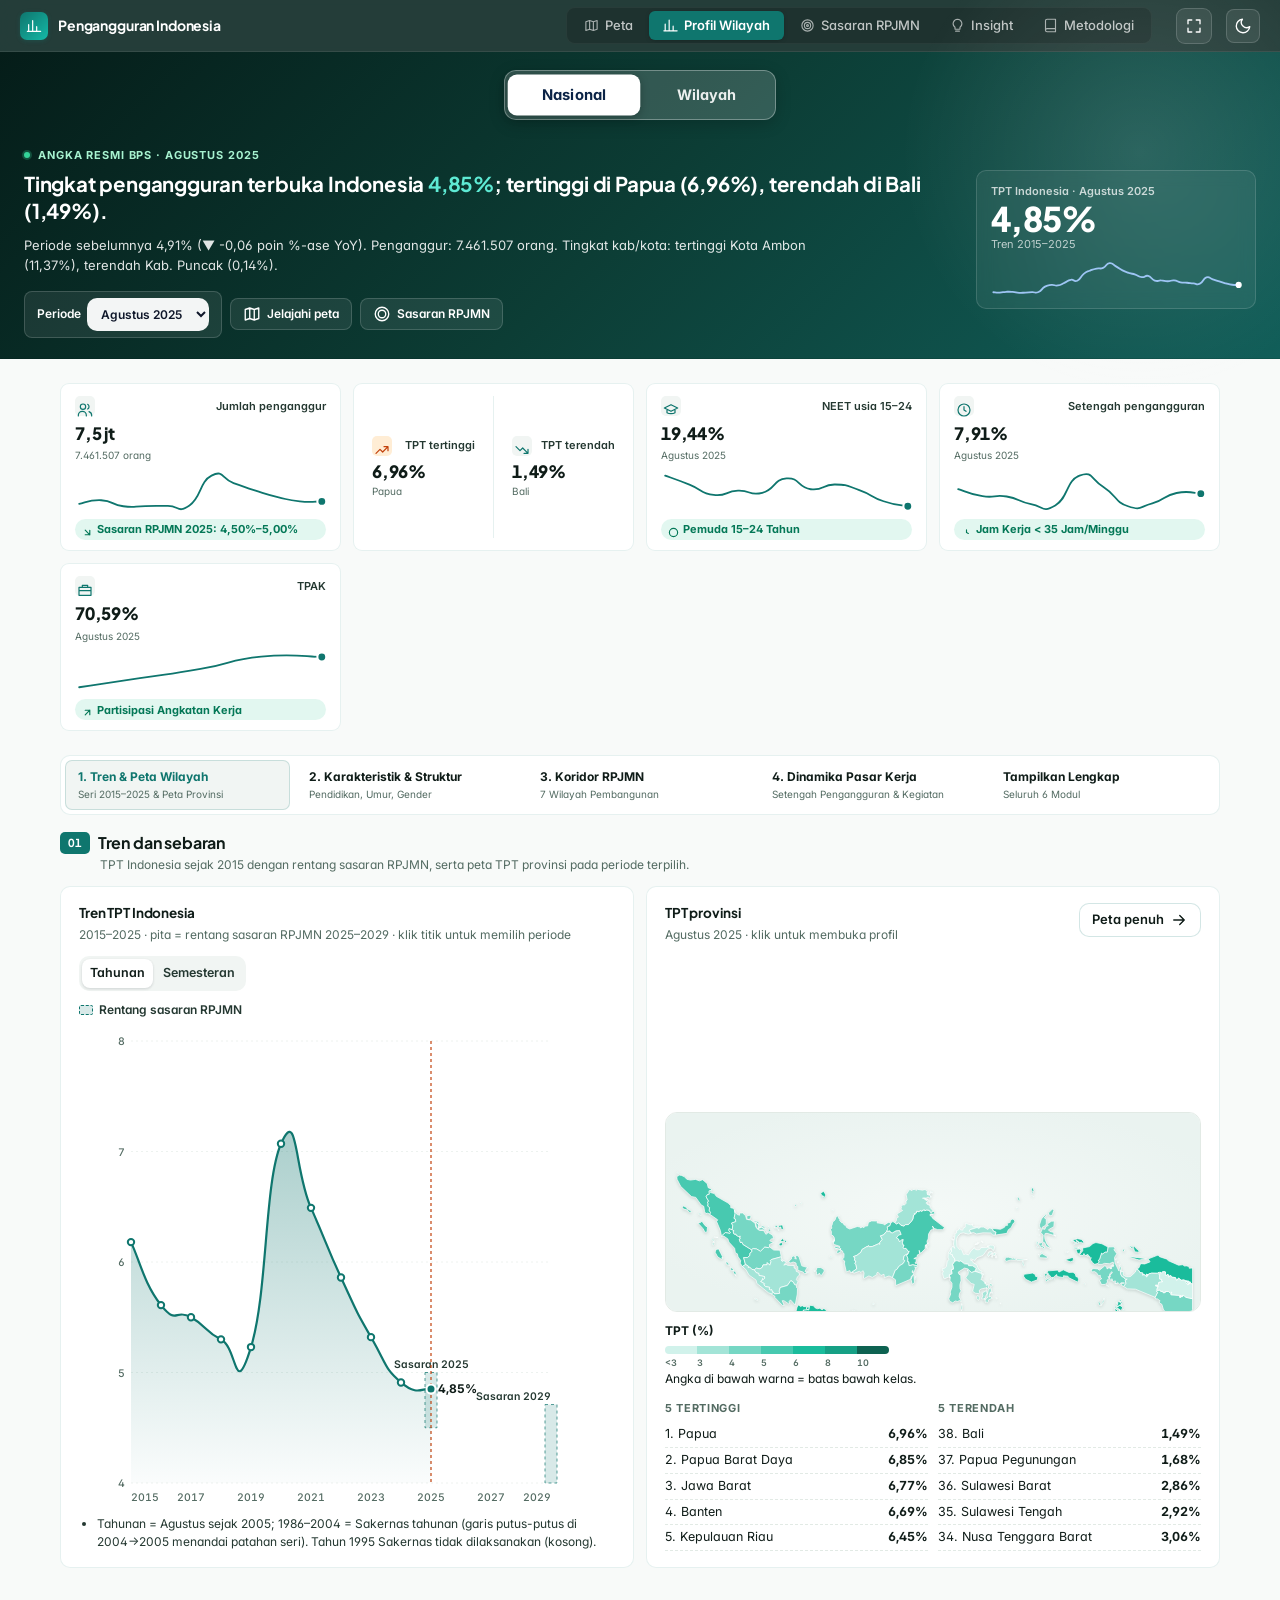
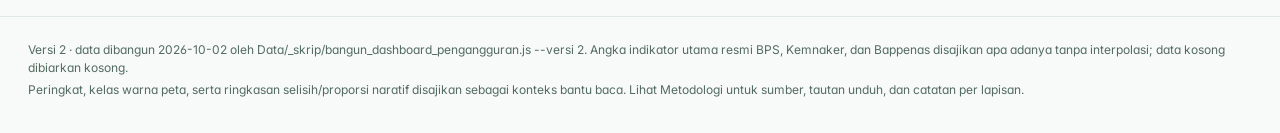
==== v2.html @ b8f8180b "style(ui): polish estetika eksekutif (ikon tab, tipografi Plus Jakarta Sans & Inter, hero insight, l" ====
<!doctype html>
<html lang="id">
<head>
<meta charset="utf-8">
<meta name="viewport" content="width=device-width, initial-scale=1">
<title>Pengangguran Indonesia</title>
<meta name="description" content="Dashboard pengangguran Indonesia versi 2: TPT provinsi 1986–2026 dan 514 kabupaten/kota, NEET, setengah pengangguran, jumlah penganggur, sasaran RPJMN 2025–2029 — angka resmi BPS, Kemnaker, Bappenas.">
<link rel="preconnect" href="https://fonts.googleapis.com">
<link rel="preconnect" href="https://fonts.gstatic.com" crossorigin>
<link href="https://fonts.googleapis.com/css2?family=Inter:wght@400;500;600;700&family=Plus+Jakarta+Sans:wght@600;700;800&display=swap" rel="stylesheet">
<link rel="stylesheet" href="assets/inti.css">
<link rel="stylesheet" href="assets/style.css">
<link rel="stylesheet" href="v2_theme.css">
<link rel="stylesheet" href="v2_layout.css">
<link rel="stylesheet" href="v2_minimalist_map.css">
</head>
<body>
<a class="lewati" href="#utama">Lewati ke konten</a>
<header class="nav">
  <a class="logo" href="#profil" aria-label="Pengangguran Indonesia — beranda">
    <span class="tanda" aria-hidden="true"><svg class="ikon" viewBox="0 0 24 24"><path d="M4 20V10M10 20V4M16 20v-7M22 20H2"/></svg></span>
    <span class="brand"><b>Pengangguran Indonesia</b></span>
  </a>
  <nav class="tabs" role="tablist" aria-label="Halaman">
    <button role="tab" data-page="peta" title="Peta Spasial (P)"><svg class="ikon" viewBox="0 0 24 24"><path d="M9 4 3 6v14l6-2 6 2 6-2V4l-6 2-6-2zM9 4v14M15 6v14"/></svg><span class="tx">Peta</span></button>
    <button role="tab" data-page="profil" title="Profil Wilayah &amp; Nasional (R)"><svg class="ikon" viewBox="0 0 24 24"><path d="M4 20V10M10 20V4M16 20v-7M22 20H2"/></svg><span class="tx">Profil Wilayah</span></button>
    <button role="tab" data-page="sasaran" title="Sasaran RPJMN (S)"><svg class="ikon" viewBox="0 0 24 24"><circle cx="12" cy="12" r="9"/><circle cx="12" cy="12" r="5"/><circle cx="12" cy="12" r="1.5"/></svg><span class="tx">Sasaran RPJMN</span></button>
    <button role="tab" data-page="insight" title="Cerita &amp; Wawasan Data (I)"><svg class="ikon" viewBox="0 0 24 24"><path d="M12 2a7 7 0 0 1 4 12.7V17a1 1 0 0 1-1 1H9a1 1 0 0 1-1-1v-2.3A7 7 0 0 1 12 2zM9 21h6"/></svg><span class="tx">Insight</span></button>
    <button role="tab" data-page="metode" title="Metodologi &amp; Unduh Data (M)"><svg class="ikon" viewBox="0 0 24 24"><path d="M4 19.5A2.5 2.5 0 0 1 6.5 17H20M6.5 2H20v20H6.5A2.5 2.5 0 0 1 4 19.5v-15A2.5 2.5 0 0 1 6.5 2z"/></svg><span class="tx">Metodologi</span></button>
  </nav>
  <div class="nav-aksi" style="display:flex;align-items:center;gap:8px">
    <button id="btn-fullscreen" class="tema btn-icon" type="button" title="Layar Penuh (F11)" aria-label="Layar Penuh">
      <svg class="ikon ikon-fs-buka" viewBox="0 0 24 24"><path d="M4 9V4h5M20 9V4h-5M4 15v5h5M20 15v5h-5"/></svg>
      <svg class="ikon ikon-fs-tutup" viewBox="0 0 24 24" style="display:none"><path d="M9 4v5H4M15 4v5h5M9 20v-5H4M15 20v-5h5"/></svg>
    </button>
    <button id="tema" class="tema btn-icon" type="button" title="Ganti tema terang/gelap" aria-label="Ganti tema">
      <svg class="ikon ikon-tema-terang" viewBox="0 0 24 24"><circle cx="12" cy="12" r="4"/><path d="M12 2v2M12 20v2M4.9 4.9l1.4 1.4M17.7 17.7l1.4 1.4M2 12h2M20 12h2M4.9 19.1l1.4-1.4M17.7 6.3l1.4-1.4"/></svg>
      <svg class="ikon ikon-tema-gelap" viewBox="0 0 24 24"><path d="M21 12.79A9 9 0 1 1 11.21 3 7 7 0 0 0 21 12.79z"/></svg>
    </button>
  </div>
</header>

<main id="utama">
  <section id="page-beranda" class="page"><div class="isi" id="beranda"></div></section>

  <section id="page-peta" class="page" aria-label="Peta">
    <div class="peta-host" id="peta"></div>
    <div class="mengapung rel" id="rel">
      <section><h2>Lapisan peta</h2><div class="lap" id="lapisan" role="radiogroup" aria-label="Lapisan peta"></div></section>
      <section><h2>Tingkat wilayah</h2><div class="seg" id="seg-level"></div></section>
      <section><h2>Frekuensi</h2><div class="seg" id="seg-frek"></div></section>
      <section class="tambahan"><button class="btn" id="btn-tabel" type="button" style="width:100%;justify-content:center"><svg class="ikon" viewBox="0 0 24 24"><path d="M3 5h18v14H3zM3 10h18M9 10v9"/></svg>Tabel &amp; unduh CSV</button></section>
    </div>
    <div class="mengapung zoom-alat" role="group" aria-label="Kontrol peta">
      <button type="button" id="z-plus" aria-label="Perbesar" title="Perbesar">+</button>
      <button type="button" id="z-minus" aria-label="Perkecil" title="Perkecil">−</button>
      <button type="button" id="z-home" aria-label="Seluruh Indonesia" title="Seluruh Indonesia"><svg class="ikon" viewBox="0 0 24 24"><path d="M3 11l9-7 9 7v9a1 1 0 0 1-1 1H4a1 1 0 0 1-1-1z"/></svg></button>
      <button type="button" id="z-full" aria-label="Layar penuh" title="Layar penuh"><svg class="ikon" viewBox="0 0 24 24"><path d="M4 9V4h5M20 9V4h-5M4 15v5h5M20 15v5h-5"/></svg></button>
      <button type="button" id="z-guide" aria-label="Panduan peta" title="Panduan cara menjelajahi peta"><svg class="ikon" viewBox="0 0 24 24"><circle cx="12" cy="12" r="10"/><path d="M9.09 9a3 3 0 0 1 5.83 1c0 2-3 3-3 3"/><line x1="12" y1="17" x2="12.01" y2="17"/></svg></button>
    </div>
    <div class="mengapung legenda-apung" id="legenda"></div>
    <div class="mengapung waktu" id="waktu"></div>
    <aside class="mengapung panel" id="panel" aria-label="Panel analisis">
      <button class="pegangan" id="pegangan" type="button" aria-label="Buka/tutup panel"></button>
      <div class="kepala"><div class="cari" id="cari"></div></div>
      <div class="badan" id="panel-badan"></div>
    </aside>
    <dialog class="laci" id="laci">
      <div class="kepala"><div><b id="laci-judul"></b><div class="kecil" id="laci-sub"></div></div>
        <div style="display:flex;gap:8px"><button class="btn utama" id="laci-csv" type="button">Unduh CSV (seluruh periode)</button><button class="btn" id="laci-tutup" type="button">Tutup</button></div></div>
      <div class="badan" id="laci-badan"></div>
    </dialog>
  </section>

  <section id="page-profil" class="page"><div class="isi" id="profil"></div></section>
  <section id="page-sasaran" class="page"><div class="isi" id="sasaran"></div></section>
  <section id="page-insight" class="page"><div class="isi story" id="insight"></div></section>
  <section id="page-metode" class="page"><div class="isi" id="metode"></div></section>
</main>
<footer class="kaki" id="kaki"></footer>
<div class="tip" id="tip" role="status" aria-live="polite"></div>

<!-- data sebagai berkas .js agar dapat dibuka langsung (file://) tanpa server -->
<script src="data/wilayah.js"></script>
<script src="data/pengangguran.js"></script>
<script src="assets/inti.js"></script>
<script src="assets/app.js"></script>
<script src="v2_enhancements.js"></script>
</body>
</html>
---- assets/inti.css ----
/* Inti tampilan v2 — Dashboard Pengangguran versi 2
   Sumber tunggal: Dashboard/_inti_v2/inti.css (disalin ke assets/ oleh bangun_dashboard_pengangguran.js --versi 2).
   Token warna: permukaan putih/biru-hitam; warna data dari palet tervalidasi (seri 1 biru, 2 oranye, 3 aqua;
   peta sekuensial 7 langkah). Mode gelap memakai langkah warnanya sendiri. */

:root {
  color-scheme: light;
  --page: #f3f5f9; --surface: #ffffff; --surface-2: #f1f4f9; --surface-3: #e8edf5; --glass: rgba(255, 255, 255, .9);
  --ink: #0f172a; --ink-2: #475569; --muted: #64748b;
  --grid: #e5e9f0; --axis: #cbd2dd; --border: rgba(15, 23, 42, .08); --border-2: rgba(15, 23, 42, .14);
  --accent: #2a78d6; --accent-ink: #1c5cab; --accent-soft: #e8f1fc; --accent-2: #eb6834; --accent-2-soft: #fdeee7;
  --context: #94a3b8;
  --bar: #b7d3f6; --bar-sel: #2a78d6;
  --nodata: #eceff4; --nodata-line: #c4ccd8; --stroke-map: #ffffff; --sea: #eaf1f9; --sea-2: #f6f9fd;
  --seq-1: #cde2fb; --seq-2: #9ec5f4; --seq-3: #6da7ec; --seq-4: #3987e5; --seq-5: #256abf; --seq-6: #184f95; --seq-7: #0d366b;
  --cat-1: #2a78d6; --cat-2: #eb6834; --cat-3: #1baf7a; --cat-4: #eda100; --cat-5: #e87ba4; --cat-6: #008300; --cat-7: #4a3aa7; --cat-8: #e34948;
  --band: rgba(42, 120, 214, .12);
  --hero: linear-gradient(125deg, #0b2a55 0%, #11427f 45%, #1d63b8 100%);
  --hero-ink: #ffffff; --hero-ink-2: rgba(255, 255, 255, .78); --hero-line: rgba(255, 255, 255, .18);
  --nav: #0b2346;
  --shadow-1: 0 1px 2px rgba(15, 23, 42, .05), 0 1px 1px rgba(15, 23, 42, .03);
  --shadow: 0 1px 2px rgba(15, 23, 42, .05), 0 8px 24px -6px rgba(15, 23, 42, .10);
  --shadow-2: 0 2px 4px rgba(15, 23, 42, .06), 0 18px 40px -12px rgba(15, 23, 42, .22);
  --land-shadow: drop-shadow(0 1.5px 1.5px rgba(15, 42, 85, .18));
  --radius: 16px; --radius-s: 10px;
  --font: "Segoe UI Variable Text", "Segoe UI", Inter, system-ui, -apple-system, Roboto, sans-serif;
  --font-d: "Segoe UI Variable Display", "Segoe UI", Inter, system-ui, -apple-system, Roboto, sans-serif;
  --nav-h: 60px;
}
@media (prefers-color-scheme: dark) {
  :root:not([data-theme="light"]) {
    color-scheme: dark;
    --page: #0a0f1c; --surface: #111827; --surface-2: #172033; --surface-3: #1e293b; --glass: rgba(17, 24, 39, .9);
    --ink: #f8fafc; --ink-2: #cbd5e1; --muted: #94a3b8; --grid: #1f2a3c; --axis: #334155; --border: rgba(255, 255, 255, .08); --border-2: rgba(255, 255, 255, .16);
    --accent: #3987e5; --accent-ink: #86b6ef; --accent-soft: rgba(57, 135, 229, .16); --accent-2: #d95926; --accent-2-soft: rgba(217, 89, 38, .16);
    --context: #7b8799; --bar: #27497a; --bar-sel: #5598e7;
    --nodata: #1a2234; --nodata-line: #33415a; --stroke-map: #0f1a2e; --sea: #0c1424; --sea-2: #101a2e;
    --seq-1: #0d366b; --seq-2: #184f95; --seq-3: #256abf; --seq-4: #3987e5; --seq-5: #6da7ec; --seq-6: #9ec5f4; --seq-7: #cde2fb;
    --cat-1: #3987e5; --cat-2: #d95926; --cat-3: #199e70; --cat-4: #c98500; --cat-5: #d55181; --cat-6: #008300; --cat-7: #9085e9; --cat-8: #e66767;
    --band: rgba(57, 135, 229, .2);
    --hero: linear-gradient(125deg, #07152c 0%, #0c2a52 50%, #12407a 100%);
    --nav: #060f20;
    --shadow-1: 0 0 0 1px rgba(255, 255, 255, .04);
    --shadow: 0 0 0 1px rgba(255, 255, 255, .05), 0 10px 30px -10px rgba(0, 0, 0, .6);
    --shadow-2: 0 0 0 1px rgba(255, 255, 255, .06), 0 20px 40px -12px rgba(0, 0, 0, .7);
    --land-shadow: drop-shadow(0 1.5px 2px rgba(0, 0, 0, .55));
  }
}
:root[data-theme="dark"] {
  color-scheme: dark;
  --page: #0a0f1c; --surface: #111827; --surface-2: #172033; --surface-3: #1e293b; --glass: rgba(17, 24, 39, .9);
  --ink: #f8fafc; --ink-2: #cbd5e1; --muted: #94a3b8; --grid: #1f2a3c; --axis: #334155; --border: rgba(255, 255, 255, .08); --border-2: rgba(255, 255, 255, .16);
  --accent: #3987e5; --accent-ink: #86b6ef; --accent-soft: rgba(57, 135, 229, .16); --accent-2: #d95926; --accent-2-soft: rgba(217, 89, 38, .16);
  --context: #7b8799; --bar: #27497a; --bar-sel: #5598e7;
  --nodata: #1a2234; --nodata-line: #33415a; --stroke-map: #0f1a2e; --sea: #0c1424; --sea-2: #101a2e;
  --seq-1: #0d366b; --seq-2: #184f95; --seq-3: #256abf; --seq-4: #3987e5; --seq-5: #6da7ec; --seq-6: #9ec5f4; --seq-7: #cde2fb;
  --cat-1: #3987e5; --cat-2: #d95926; --cat-3: #199e70; --cat-4: #c98500; --cat-5: #d55181; --cat-6: #008300; --cat-7: #9085e9; --cat-8: #e66767;
  --band: rgba(57, 135, 229, .2);
  --hero: linear-gradient(125deg, #07152c 0%, #0c2a52 50%, #12407a 100%);
  --nav: #060f20;
  --shadow-1: 0 0 0 1px rgba(255, 255, 255, .04);
  --shadow: 0 0 0 1px rgba(255, 255, 255, .05), 0 10px 30px -10px rgba(0, 0, 0, .6);
  --shadow-2: 0 0 0 1px rgba(255, 255, 255, .06), 0 20px 40px -12px rgba(0, 0, 0, .7);
  --land-shadow: drop-shadow(0 1.5px 2px rgba(0, 0, 0, .55));
}

* { box-sizing: border-box; }
html, body { margin: 0; }
body { background: var(--page); color: var(--ink); font: 14px/1.5 var(--font); -webkit-font-smoothing: antialiased; overflow-x: clip; }
body.mode-peta { overflow: hidden; }
a { color: var(--accent-ink); text-underline-offset: 2px; }
button, select, input { font: inherit; color: inherit; }
h1, h2, h3, h4 { margin: 0; font-family: var(--font-d); font-weight: 700; letter-spacing: -.01em; }
.sr-only { position: absolute; width: 1px; height: 1px; overflow: hidden; clip: rect(0 0 0 0); white-space: nowrap; }
.hidden { display: none !important; }
.lewati { position: absolute; left: 8px; top: -40px; z-index: 100; background: var(--surface); padding: 6px 10px; border-radius: 6px; }
.lewati:focus { top: 8px; }
:focus-visible { outline: 2px solid var(--accent); outline-offset: 2px; }
.ikon { width: 18px; height: 18px; flex: none; fill: none; stroke: currentColor; stroke-width: 1.8; stroke-linecap: round; stroke-linejoin: round; vertical-align: -3px; }
.num { font-variant-numeric: tabular-nums; }

/* ---------- navbar ---------- */
.nav { height: var(--nav-h); display: flex; align-items: center; gap: 18px; padding: 0 20px; background: var(--nav); color: #fff; position: sticky; top: 0; z-index: 40; box-shadow: 0 1px 0 rgba(255, 255, 255, .06), 0 6px 18px -8px rgba(0, 0, 0, .45); }
.nav .logo { display: flex; align-items: center; gap: 10px; min-width: 0; flex: 0 1 auto; color: #fff; text-decoration: none; }
.nav .logo .tanda { width: 34px; height: 34px; border-radius: 10px; display: grid; place-items: center; background: linear-gradient(135deg, #3987e5, #1c5cab); box-shadow: inset 0 0 0 1px rgba(255, 255, 255, .2); flex: none; }
.nav .logo .tanda .ikon { width: 20px; height: 20px; stroke: #fff; }
.nav .brand { display: flex; flex-direction: column; min-width: 0; }
.nav .brand b { font-family: var(--font-d); font-size: 15.5px; letter-spacing: -.01em; white-space: nowrap; overflow: hidden; text-overflow: ellipsis; }
.nav .brand span { font-size: 11.5px; color: rgba(255, 255, 255, .62); white-space: nowrap; overflow: hidden; text-overflow: ellipsis; }
.nav .versi { font-size: 10.5px; font-weight: 700; padding: 1px 7px; border-radius: 999px; background: rgba(255, 255, 255, .14); color: #fff; margin-left: 6px; letter-spacing: .02em; vertical-align: 2px; }
.tabs { display: flex; gap: 4px; margin-left: auto; overflow-x: auto; scrollbar-width: none; min-width: 0; flex: 0 1 auto; padding: 4px; background: rgba(255, 255, 255, .06); border-radius: 12px; }
.tabs button { display: inline-flex; align-items: center; gap: 7px; border: 0; background: none; padding: 7px 12px; border-radius: 9px; cursor: pointer; color: rgba(255, 255, 255, .75); font-weight: 600; font-size: 13.5px; white-space: nowrap; }
.tabs button .ikon { width: 16px; height: 16px; }
.tabs button:hover { color: #fff; background: rgba(255, 255, 255, .08); }
.tabs button[aria-selected="true"] { background: #fff; color: #0b2346; box-shadow: 0 2px 8px rgba(0, 0, 0, .25); }
.nav .tema { width: 38px; height: 38px; border-radius: 10px; border: 1px solid rgba(255, 255, 255, .16); background: rgba(255, 255, 255, .06); color: #fff; cursor: pointer; display: grid; place-items: center; flex: none; }
.nav .tema:hover { background: rgba(255, 255, 255, .14); }

.btn { display: inline-flex; align-items: center; gap: 6px; border: 1px solid var(--border-2); background: var(--surface); border-radius: 10px; padding: 7px 12px; cursor: pointer; line-height: 1.2; font-weight: 600; font-size: 13px; color: var(--ink); text-decoration: none; transition: background .12s, border-color .12s; }
.btn:hover { background: var(--surface-2); }
.btn.utama { background: var(--accent); border-color: var(--accent); color: #fff; }
.btn.utama:hover { filter: brightness(1.06); }
.btn[aria-pressed="true"] { background: var(--accent-soft); border-color: var(--accent); }
.btn-tautan { border: 0; background: none; padding: 0; color: inherit; cursor: pointer; text-decoration: underline; text-underline-offset: 2px; }

/* ---------- halaman ---------- */
.page { display: none; }
.page.aktif { display: block; }
.isi { padding: 0 28px 56px; max-width: 1400px; margin: 0 auto; }

/* ---------- peta layar penuh ---------- */
#page-peta.aktif { position: fixed; inset: var(--nav-h) 0 0 0; }
.peta-host { position: absolute; inset: 0; background: radial-gradient(ellipse at 50% 40%, var(--sea-2) 0%, var(--sea) 70%); overflow: hidden; touch-action: none; }
.peta-host svg.peta { width: 100%; height: 100%; display: block; user-select: none; -webkit-user-select: none; }
.peta-host.geser { cursor: grabbing; }
.peta g.darat, .peta g.darat-lain { filter: var(--land-shadow); }
.peta-host.geser .peta g.darat, .peta-host.geser .peta g.darat-lain { filter: none; }
.peta path.w { stroke: var(--stroke-map); stroke-width: .7; vector-effect: non-scaling-stroke; cursor: pointer; transition: fill .35s ease; }
.peta path.w.kab { stroke-width: .45; }
.peta path.lain { fill: var(--nodata); stroke: var(--stroke-map); stroke-width: .4; vector-effect: non-scaling-stroke; }
.peta path.redup { opacity: .25; }
.peta .sorot path { fill: none; vector-effect: non-scaling-stroke; pointer-events: none; stroke-linejoin: round; }
.peta .sorot .sel-luar { stroke: var(--ink); stroke-width: 4.2; }
.peta .sorot .sel-dalam { stroke: #fff; stroke-width: 1.8; }
.peta .sorot .hov { stroke: var(--accent-2); stroke-width: 2.4; }
.peta .sorot .prov-batas { stroke: var(--ink); stroke-width: 1.6; stroke-dasharray: 4 3; }
svg.label-lapis { position: absolute; inset: 0; width: 100%; height: 100%; pointer-events: none; overflow: visible; }
.label-lapis text { font-size: 11.5px; paint-order: stroke; stroke: var(--surface); stroke-width: 3.4px; stroke-linejoin: round; fill: var(--ink); }
.label-lapis text .nm { font-weight: 700; }
.label-lapis text .v { fill: var(--ink-2); font-variant-numeric: tabular-nums; font-weight: 600; }
.label-lapis line { stroke: var(--ink-2); stroke-width: 1; opacity: .8; }
.label-lapis circle { fill: var(--ink); stroke: var(--surface); stroke-width: 1.5; }

.mengapung { position: absolute; z-index: 5; background: var(--glass); border: 1px solid var(--border); border-radius: var(--radius); box-shadow: var(--shadow-2); backdrop-filter: blur(10px) saturate(1.3); -webkit-backdrop-filter: blur(10px) saturate(1.3); }
.rel { left: 16px; top: 16px; width: 248px; padding: 12px; max-height: calc(100% - 210px); overflow-x: hidden; overflow-y: auto; z-index: 7; scrollbar-width: thin; }
.rel-tombol { display: none; width: 100%; border: 0; background: none; text-align: left; font-weight: 700; padding: 4px 6px; cursor: pointer; }
.rel h2 { font-family: var(--font); font-size: 10.5px; text-transform: uppercase; letter-spacing: .08em; color: var(--muted); font-weight: 700; margin: 4px 6px 6px; }
.rel section + section { margin-top: 12px; padding-top: 10px; border-top: 1px solid var(--grid); }
.rel .lap { display: flex; flex-direction: column; gap: 2px; }
.rel .lap .grp-lap { font-size: 10.5px; text-transform: uppercase; letter-spacing: .08em; color: var(--muted); font-weight: 700; margin: 10px 6px 4px; }
.rel .lap button { display: flex; align-items: center; gap: 10px; text-align: left; border: 0; background: none; padding: 7px 8px; border-radius: 10px; cursor: pointer; color: var(--ink-2); font-weight: 600; font-size: 13px; }
.rel .lap button .ik { width: 28px; height: 28px; border-radius: 8px; display: grid; place-items: center; background: var(--surface-2); color: var(--ink-2); flex: none; }
.rel .lap button .ik .ikon { width: 16px; height: 16px; }
.rel .lap button .tx { display: flex; flex-direction: column; min-width: 0; }
.rel .lap button small { color: var(--muted); font-size: 11px; font-weight: 500; }
.rel .lap button:hover { background: var(--surface-2); color: var(--ink); }
.rel .lap button[aria-checked="true"] { background: var(--accent-soft); color: var(--ink); }
.rel .lap button[aria-checked="true"] .ik { background: var(--accent); color: #fff; }
.rel select, .rel input[type=search] { width: 100%; background: var(--surface); border: 1px solid var(--border-2); border-radius: 10px; padding: 6px 9px; }
.rel label { display: block; font-size: 12px; color: var(--ink-2); margin: 6px 4px 3px; }
.seg { display: flex; background: var(--surface-2); border-radius: 10px; padding: 3px; gap: 2px; }
.seg button { flex: 1; border: 0; background: none; padding: 5px 8px; cursor: pointer; color: var(--ink-2); font-size: 12.5px; font-weight: 600; border-radius: 8px; white-space: nowrap; }
.seg button[aria-checked="true"] { background: var(--surface); color: var(--ink); box-shadow: var(--shadow-1), 0 1px 3px rgba(15, 23, 42, .1); }
.seg button:disabled { color: var(--axis); cursor: not-allowed; }

.zoom-alat { right: 404px; top: 16px; display: flex; flex-direction: column; padding: 4px; gap: 2px; border-radius: 12px; }
.zoom-alat button { width: 34px; height: 34px; border: 0; background: none; border-radius: 9px; cursor: pointer; font-size: 17px; line-height: 1; color: var(--ink); display: grid; place-items: center; }
.zoom-alat button:hover { background: var(--surface-2); }

.legenda-apung { left: 16px; bottom: 16px; padding: 12px 14px; max-width: 380px; font-size: 12px; }
.legenda-apung .jdl { font-weight: 700; font-size: 12.5px; margin-bottom: 8px; }
.skala { display: flex; gap: 0; }
.skala span { display: flex; flex-direction: column; font-variant-numeric: tabular-nums; min-width: 0; }
.skala i { display: block; width: 44px; height: 12px; }
.skala span:first-child i { border-radius: 6px 0 0 6px; }
.skala span:last-child i { border-radius: 0 6px 6px 0; }
.skala small { color: var(--muted); font-size: 10.5px; margin-top: 4px; white-space: nowrap; font-weight: 600; }
.skala span.aktif i { outline: 2.5px solid var(--ink); outline-offset: 1px; position: relative; z-index: 1; border-radius: 3px; }
.kosong-kotak { display: inline-block; width: 18px; height: 11px; border-radius: 3px; vertical-align: -1px; margin-right: 5px; background: repeating-linear-gradient(45deg, var(--nodata) 0 3px, var(--nodata-line) 3px 4.5px); }
.legenda-apung .ket { color: var(--muted); margin-top: 6px; line-height: 1.45; }

.waktu { left: 50%; transform: translateX(-50%); bottom: 16px; width: min(580px, calc(100% - 860px)); min-width: 320px; padding: 10px 16px 8px 10px; display: grid; grid-template-columns: auto 1fr auto; gap: 2px 14px; align-items: center; border-radius: 999px; }
.waktu .putar { width: 44px; height: 44px; border-radius: 50%; border: 0; background: linear-gradient(135deg, #3987e5, #1c5cab); color: #fff; cursor: pointer; font-size: 15px; grid-row: span 2; box-shadow: 0 6px 14px -4px rgba(28, 92, 171, .6); }
.waktu .putar:hover { filter: brightness(1.08); }
.waktu .lbl { font-family: var(--font-d); font-weight: 700; font-size: 16px; font-variant-numeric: tabular-nums; white-space: nowrap; }
.waktu input[type=range] { width: 100%; accent-color: var(--accent); margin: 0; }
.waktu .tanda { grid-column: 2 / 4; position: relative; height: 14px; font-size: 10.5px; color: var(--muted); font-weight: 600; }
.waktu .tanda span { position: absolute; transform: translateX(-50%); white-space: nowrap; font-variant-numeric: tabular-nums; }
.waktu .baris { display: flex; align-items: center; gap: 8px; min-width: 0; }
.waktu .cepat { display: flex; gap: 2px; background: var(--surface-2); border-radius: 8px; padding: 2px; }
.waktu .cepat button { border: 0; background: none; border-radius: 6px; font-size: 11px; padding: 2px 6px; cursor: pointer; color: var(--ink-2); font-weight: 700; }
.waktu .cepat button[aria-pressed="true"] { background: var(--surface); color: var(--ink); box-shadow: var(--shadow-1); }

/* panel analisis */
.panel { right: 16px; top: 16px; bottom: 16px; width: 372px; display: flex; flex-direction: column; overflow: hidden; }
.panel .kepala { padding: 12px 14px 10px; border-bottom: 1px solid var(--grid); }
.cari { position: relative; }
.cari input { width: 100%; padding: 9px 12px 9px 36px; border: 1px solid var(--border-2); border-radius: 12px; background: var(--surface) no-repeat 11px 50%/16px url("data:image/svg+xml,%3Csvg xmlns='http://www.w3.org/2000/svg' viewBox='0 0 24 24' fill='none' stroke='%2364748b' stroke-width='2' stroke-linecap='round'%3E%3Ccircle cx='11' cy='11' r='7'/%3E%3Cpath d='M21 21l-4.3-4.3'/%3E%3C/svg%3E"); }
.cari input:focus { border-color: var(--accent); outline: 3px solid var(--accent-soft); }
.cari ul { position: absolute; left: 0; right: 0; top: 100%; margin: 6px 0 0; padding: 6px; list-style: none; background: var(--surface); border: 1px solid var(--border); border-radius: 12px; box-shadow: var(--shadow-2); max-height: 300px; overflow: auto; z-index: 10; }
.cari li { padding: 7px 10px; border-radius: 8px; cursor: pointer; display: flex; justify-content: space-between; gap: 8px; }
.cari li small { color: var(--muted); }
.cari li[aria-selected="true"], .cari li:hover { background: var(--accent-soft); }
.panel .badan { padding: 14px 16px 18px; overflow: auto; flex: 1; scrollbar-width: thin; }
.panel .pegangan { display: none; }
.panel h2 { font-size: 19px; }
.panel .sub { color: var(--muted); font-size: 12px; }
.panel .aksi { display: flex; gap: 6px; margin: 10px 0 4px; flex-wrap: wrap; }
.panel .aksi .btn { padding: 5px 10px; font-size: 12px; }
.statlist { display: grid; grid-template-columns: 1fr auto; gap: 6px 10px; margin: 12px 0; font-size: 13px; }
.statlist dt { color: var(--ink-2); }
.statlist dd { margin: 0; text-align: right; font-variant-numeric: tabular-nums; font-weight: 700; }
.statlist dd small { font-weight: 500; color: var(--muted); }
.statlist .utama { font-size: 22px; }
.bagian-jdl { font-size: 10.5px; text-transform: uppercase; letter-spacing: .08em; color: var(--muted); font-weight: 700; margin: 16px 0 8px; }
.peringkat { list-style: none; margin: 0; padding: 0; font-size: 12.5px; }
.peringkat li { display: grid; grid-template-columns: 26px 1fr auto; gap: 8px; padding: 4px 6px; border-radius: 8px; cursor: pointer; align-items: center; }
.peringkat li:hover { background: var(--surface-2); }
.peringkat li.sel { background: var(--accent-soft); font-weight: 700; }
.peringkat li .no { font-variant-numeric: tabular-nums; text-align: center; font-size: 11px; font-weight: 700; color: var(--ink-2); background: var(--surface-2); border-radius: 6px; padding: 1px 0; }
.peringkat li.sel .no { background: var(--accent); color: #fff; }
.peringkat li .nm { white-space: nowrap; overflow: hidden; text-overflow: ellipsis; }
.peringkat li .v { font-variant-numeric: tabular-nums; font-weight: 700; }
.peringkat li.sela { cursor: default; color: var(--muted); text-align: center; display: block; padding: 0; }
.peringkat li.sela:hover { background: none; }
.peringkat .batang { height: 4px; background: var(--bar); border-radius: 2px; grid-column: 2 / 4; margin-top: -2px; }
.peringkat li.sel .batang { background: var(--bar-sel); }
.catatan-kecil { font-size: 11.5px; color: var(--muted); margin-top: 8px; }
.lencana { display: inline-flex; align-items: center; gap: 4px; font-size: 11px; font-weight: 700; padding: 2px 8px; border-radius: 999px; background: var(--surface-2); color: var(--ink-2); vertical-align: 1px; white-space: nowrap; }
.lencana.biru { background: var(--accent-soft); color: var(--accent-ink); }
.lencana.oranye { background: var(--accent-2-soft); color: var(--accent-2); }

/* kartu sorotan di panel */
.sorot-kartu { border-radius: 14px; padding: 14px; background: linear-gradient(135deg, var(--accent-soft), transparent 80%), var(--surface); border: 1px solid var(--border); margin: 12px 0; }
.sorot-kartu .lbl { font-size: 12px; color: var(--ink-2); font-weight: 600; }
.sorot-kartu .val { font-family: var(--font-d); font-size: 34px; font-weight: 800; letter-spacing: -.02em; line-height: 1.1; color: var(--accent-ink); font-variant-numeric: tabular-nums; }
.sorot-kartu .per { font-size: 12px; color: var(--muted); }
.dua-kotak { display: grid; grid-template-columns: 1fr 1fr; gap: 8px; margin: 8px 0; }
.dua-kotak > div { border: 1px solid var(--border); border-radius: 12px; padding: 10px; background: var(--surface); min-width: 0; }
.dua-kotak .lbl { font-size: 11px; color: var(--muted); font-weight: 700; text-transform: uppercase; letter-spacing: .06em; }
.dua-kotak .val { font-family: var(--font-d); font-size: 20px; font-weight: 800; font-variant-numeric: tabular-nums; }
.dua-kotak .nm { font-size: 12px; color: var(--ink-2); white-space: nowrap; overflow: hidden; text-overflow: ellipsis; }

/* ---------- hero & kartu halaman gulir ---------- */
.hero { background: var(--hero); color: var(--hero-ink); margin: 0 calc(50% - 50vw); padding: 34px 28px 92px; position: relative; overflow: hidden; }
.hero::after { content: ""; position: absolute; right: -120px; top: -160px; width: 520px; height: 520px; border-radius: 50%; background: radial-gradient(circle, rgba(255, 255, 255, .12), transparent 65%); pointer-events: none; }
.hero .dalam { max-width: 1344px; margin: 0 auto; position: relative; z-index: 1; }
.hero .alis { display: inline-flex; align-items: center; gap: 8px; font-size: 12px; font-weight: 700; letter-spacing: .06em; text-transform: uppercase; color: var(--hero-ink-2); }
.hero .alis .titik { width: 8px; height: 8px; border-radius: 50%; background: #5ee0a6; box-shadow: 0 0 0 4px rgba(94, 224, 166, .2); }
.hero h1 { font-size: clamp(24px, 2.6vw, 34px); line-height: 1.2; letter-spacing: -.02em; margin-top: 10px; max-width: 960px; font-weight: 800; }
.hero h1 em { font-style: normal; color: #9ec5f4; }
.hero p { color: var(--hero-ink-2); max-width: 900px; font-size: 15px; margin: 12px 0 0; }
.hero .remah { color: var(--hero-ink-2); font-size: 12.5px; }
.hero .remah .btn-tautan { color: #fff; }
.hero .chip-baris { display: flex; flex-wrap: wrap; gap: 8px; margin-top: 14px; align-items: center; }
.hero .chip { display: inline-flex; align-items: center; gap: 6px; padding: 5px 11px; border-radius: 999px; background: rgba(255, 255, 255, .1); border: 1px solid var(--hero-line); font-size: 12.5px; font-weight: 600; color: #fff; }
.hero select, .hero .cari input { background-color: rgba(255, 255, 255, .95); color: #0f172a; border: 0; }
.hero select { border-radius: 10px; padding: 8px 10px; font-weight: 600; }
.hero .seg { background: rgba(255, 255, 255, .1); }
.hero .seg button { color: rgba(255, 255, 255, .8); }
.hero .seg button[aria-checked="true"] { background: #fff; color: #0b2346; }
.hero-kisi { display: grid; grid-template-columns: minmax(0, 1fr) 360px; gap: 28px; align-items: end; }
.hero-angka { border: 1px solid var(--hero-line); background: rgba(255, 255, 255, .07); border-radius: 18px; padding: 16px 18px; backdrop-filter: blur(4px); }
.hero-angka .lbl { font-size: 12.5px; color: var(--hero-ink-2); font-weight: 600; }
.hero-angka .val { font-family: var(--font-d); font-size: 52px; font-weight: 800; letter-spacing: -.03em; line-height: 1; margin: 6px 0 4px; font-variant-numeric: tabular-nums; }
.hero-angka .per { font-size: 12.5px; color: var(--hero-ink-2); }
.hero-angka svg path { stroke: #9ec5f4 !important; }
.hero-angka svg circle { fill: #fff !important; }

.kpi-kisi { display: grid; grid-template-columns: repeat(6, minmax(0, 1fr)); gap: 14px; margin-top: -64px; position: relative; z-index: 2; }
.kpi { background: var(--surface); border: 1px solid var(--border); border-radius: var(--radius); box-shadow: var(--shadow); padding: 14px 16px 10px; display: flex; flex-direction: column; gap: 2px; min-width: 0; transition: transform .15s, box-shadow .15s; }
.kpi:hover { transform: translateY(-2px); box-shadow: var(--shadow-2); }
.kpi .atas { display: flex; align-items: center; gap: 8px; color: var(--ink-2); font-size: 12.5px; font-weight: 600; }
.kpi .atas .bulat { width: 30px; height: 30px; border-radius: 9px; display: grid; place-items: center; background: var(--accent-soft); color: var(--accent-ink); flex: none; }
.kpi .atas .bulat.oranye { background: var(--accent-2-soft); color: var(--accent-2); }
.kpi .atas .bulat .ikon { width: 16px; height: 16px; }
.kpi .val { font-family: var(--font-d); font-size: 27px; font-weight: 800; letter-spacing: -.02em; font-variant-numeric: tabular-nums; margin-top: 6px; white-space: nowrap; }
.kpi .per { font-size: 11.5px; color: var(--muted); line-height: 1.35; }
.kpi .peringkat-lencana { margin-top: 4px; }
.kpi svg { margin-top: 6px; }

.bagian { margin-top: 40px; }
.bagian-kepala { display: flex; align-items: flex-end; justify-content: space-between; gap: 12px; margin-bottom: 14px; flex-wrap: wrap; }
.bagian-kepala .no { display: inline-grid; place-items: center; min-width: 30px; height: 26px; padding: 0 8px; border-radius: 8px; background: var(--accent); color: #fff; font-weight: 800; font-size: 12.5px; margin-right: 10px; font-variant-numeric: tabular-nums; }
.bagian-kepala h2 { font-size: 21px; display: flex; align-items: center; }
.bagian-kepala p { margin: 4px 0 0 40px; color: var(--muted); font-size: 13px; max-width: 760px; }
.card { background: var(--surface); border: 1px solid var(--border); border-radius: var(--radius); box-shadow: var(--shadow); padding: 18px; min-width: 0; }
.card-head { display: flex; align-items: flex-start; justify-content: space-between; gap: 12px; margin-bottom: 12px; flex-wrap: wrap; }
.card-head h2, .card-head h3 { font-size: 15.5px; }
.card-head .sub { color: var(--muted); font-size: 12px; margin-top: 3px; }
.kisi { display: grid; gap: 16px; }
.kisi-2 { grid-template-columns: repeat(2, minmax(0, 1fr)); }
.kisi-3 { grid-template-columns: repeat(3, minmax(0, 1fr)); }
.kisi-4 { grid-template-columns: repeat(4, minmax(0, 1fr)); }
.kisi-8-4 { grid-template-columns: minmax(0, 2fr) minmax(0, 1fr); }
.kisi-7-5 { grid-template-columns: minmax(0, 7fr) minmax(0, 5fr); }
.kisi-5-7 { grid-template-columns: minmax(0, 5fr) minmax(0, 7fr); }
.jarak { margin-top: 16px; }
.kecil { font-size: 12px; color: var(--muted); }
.catatan { font-size: 12px; color: var(--ink-2); padding-left: 18px; margin: 8px 0 0; }
.catatan li + li { margin-top: 4px; }
details summary { cursor: pointer; color: var(--ink-2); font-size: 13px; margin-top: 8px; font-weight: 600; }
.sumber { font-size: 12px; margin: 6px 0 0; padding-left: 18px; }
.sumber li + li { margin-top: 4px; }
.judul-halaman { font-size: 26px; letter-spacing: -.02em; line-height: 1.25; max-width: 980px; }
.pengantar { color: var(--ink-2); max-width: 900px; margin: 8px 0 0; font-size: 15px; }
.kaki-kartu { display: flex; justify-content: space-between; align-items: flex-end; gap: 8px; flex-wrap: wrap; margin-top: 10px; padding-top: 10px; border-top: 1px dashed var(--grid); }
.ledger { display: grid; grid-template-columns: repeat(auto-fit, minmax(170px, 1fr)); gap: 12px; margin: 18px 0; }
.ledger > div { padding: 12px 14px; border: 1px solid var(--border); border-radius: 14px; background: var(--surface); box-shadow: var(--shadow-1); }
.ledger .lbl { font-size: 12px; color: var(--ink-2); font-weight: 600; }
.ledger .val { font-family: var(--font-d); font-size: 24px; font-weight: 800; letter-spacing: -.01em; font-variant-numeric: tabular-nums; }
.ledger .per { font-size: 11.5px; color: var(--muted); }

/* ---------- grafik ---------- */
.chart { width: 100%; display: block; overflow: visible; }
.chart .gridline { stroke: var(--grid); stroke-width: 1; }
.chart .baseline { stroke: var(--axis); stroke-width: 1; }
.chart text { fill: var(--muted); font-size: 11px; font-variant-numeric: tabular-nums; }
.chart text.endlbl { fill: var(--ink); font-weight: 700; font-size: 12px; }
.chart text.anot { fill: var(--ink-2); font-size: 10.5px; font-weight: 600; }
.chart .ln { fill: none; stroke-width: 2.25; stroke-linejoin: round; stroke-linecap: round; }
.chart .ln.putus { stroke-dasharray: 4 4; }
.chart .dot { stroke: var(--surface); stroke-width: 2; }
.chart .dot.lain { fill: var(--surface) !important; stroke-width: 1.6; }
.chart .cross { stroke: var(--axis); stroke-width: 1; }
.chart .aktif-garis { stroke: var(--accent-2); stroke-width: 1.2; stroke-dasharray: 3 3; }
.chart .pita { fill: var(--band); }
.chart .pita-tepi { stroke: var(--accent); stroke-width: 1; stroke-dasharray: 3 3; fill: none; opacity: .7; }
.chart .patah { stroke: var(--axis); stroke-width: 1; stroke-dasharray: 2 3; }
.chart rect.kolom { shape-rendering: crispEdges; }
.chart .hit { fill: transparent; cursor: pointer; }
.chart .area { opacity: .14; }
.leg { display: flex; gap: 6px 14px; flex-wrap: wrap; font-size: 12px; color: var(--ink-2); margin-bottom: 8px; font-weight: 600; }
.leg span { display: inline-flex; align-items: center; gap: 6px; }
.leg i { display: inline-block; width: 14px; height: 0; border-top: 2.5px solid; border-radius: 2px; }
.leg i.kotak { width: 10px; height: 10px; border: 0; border-radius: 3px; }
.leg i.putus { border-top-style: dashed; }
.leg i.pita { height: 10px; border: 1px dashed var(--accent); background: var(--band); border-radius: 2px; }
.kecil-banyak { display: grid; grid-template-columns: repeat(auto-fill, minmax(190px, 1fr)); gap: 12px; }
.kecil-banyak > div { border: 1px solid var(--border); border-radius: 12px; padding: 10px 12px 6px; background: var(--surface); }
.kecil-banyak h4 { margin: 0 0 2px; font-family: var(--font); font-size: 12px; font-weight: 600; color: var(--ink-2); white-space: nowrap; overflow: hidden; text-overflow: ellipsis; }
.kecil-banyak .angka { font-family: var(--font-d); font-size: 20px; font-weight: 800; font-variant-numeric: tabular-nums; }

/* batang horizontal */
.bars { display: grid; grid-template-columns: minmax(110px, max-content) minmax(0, 1fr) max-content; gap: 4px 10px; align-items: center; font-size: 12.5px; }
.bars .nm { color: var(--ink-2); white-space: nowrap; overflow: hidden; text-overflow: ellipsis; max-width: 240px; }
.bars .nm.klik { cursor: pointer; }
.bars .nm.klik:hover { color: var(--accent-ink); }
.bars .nm.sel { color: var(--ink); font-weight: 700; }
.bars .trk { position: relative; height: 16px; }
.bars .br { position: absolute; top: 3px; height: 10px; background: var(--bar); border-radius: 0 5px 5px 0; }
.bars .br.sel { background: var(--bar-sel); }
.bars .ref { position: absolute; top: -2px; bottom: -2px; width: 0; border-left: 2px solid var(--ink-2); }
.bars .pita { position: absolute; top: -2px; bottom: -2px; background: var(--band); border-left: 1px dashed var(--accent); border-right: 1px dashed var(--accent); }
.bars .v { text-align: right; font-variant-numeric: tabular-nums; color: var(--ink); font-weight: 600; }
.bars .v.kosong { color: var(--muted); }
.bars .grp { grid-column: 1 / -1; font-weight: 700; font-size: 12px; color: var(--ink); margin-top: 12px; padding-bottom: 3px; border-bottom: 1px solid var(--grid); display: flex; justify-content: space-between; gap: 8px; flex-wrap: wrap; }
.bars .grp small { font-weight: 500; color: var(--muted); }
.bars .grp:first-child { margin-top: 0; }
.legend-ref { display: inline-flex; align-items: center; gap: 6px; font-size: 12px; color: var(--ink-2); font-weight: 600; }
.legend-ref i { display: inline-block; width: 0; height: 12px; border-left: 2px solid var(--ink-2); }

/* tabel */
.tbl-wrap { max-height: 480px; overflow: auto; border: 1px solid var(--grid); border-radius: 12px; }
table.tbl { border-collapse: collapse; width: 100%; font-size: 12.5px; }
.tbl th, .tbl td { padding: 8px 12px; border-bottom: 1px solid var(--grid); text-align: left; }
.tbl th { position: sticky; top: 0; background: var(--surface-2); font-weight: 700; cursor: pointer; white-space: nowrap; z-index: 1; font-size: 12px; color: var(--ink-2); }
.tbl td.num, .tbl th.num { text-align: right; font-variant-numeric: tabular-nums; }
.tbl tr.sel td { background: var(--accent-soft); font-weight: 700; }
.tbl tbody tr:hover td { background: var(--surface-2); }

dialog.laci { border: 1px solid var(--border); border-radius: 18px; background: var(--surface); color: var(--ink); padding: 0; width: min(880px, calc(100vw - 32px)); max-height: calc(100vh - 64px); box-shadow: var(--shadow-2); }
dialog.laci::backdrop { background: rgba(8, 15, 30, .5); backdrop-filter: blur(2px); }
dialog.laci .kepala { display: flex; justify-content: space-between; align-items: center; gap: 12px; padding: 14px 18px; border-bottom: 1px solid var(--grid); flex-wrap: wrap; }
dialog.laci .badan { padding: 14px 18px 18px; }

.tip { position: fixed; z-index: 60; pointer-events: none; background: var(--surface); color: var(--ink); border: 1px solid var(--border); border-radius: 12px; box-shadow: var(--shadow-2); padding: 9px 12px; font-size: 12px; max-width: 300px; display: none; }
.tip .t-nm { color: var(--ink); margin-bottom: 4px; font-weight: 700; }
.tip .t-row { display: flex; align-items: center; gap: 8px; }
.tip .t-row b { font-size: 14px; font-variant-numeric: tabular-nums; }
.tip .t-row span { color: var(--ink-2); }
.tip .t-row i { display: inline-block; width: 12px; border-top: 2.5px solid; flex: none; }
.tip .t-row i.kotak { height: 10px; border: 0; border-radius: 3px; }
.tip .t-sub { color: var(--muted); margin-top: 3px; }

footer.kaki { padding: 24px 28px 34px; color: var(--muted); font-size: 12px; max-width: 1400px; margin: 0 auto; border-top: 1px solid var(--grid); }
footer.kaki div + div { margin-top: 4px; }

/* ---------- responsif ---------- */
@media (max-width: 1280px) {
  .kpi-kisi { grid-template-columns: repeat(3, minmax(0, 1fr)); }
  .waktu { width: min(520px, calc(100% - 700px)); }
}
@media (max-width: 1100px) {
  .kisi-3, .kisi-4 { grid-template-columns: repeat(2, minmax(0, 1fr)); }
  .kisi-8-4, .kisi-7-5, .kisi-5-7 { grid-template-columns: minmax(0, 1fr); }
  .hero-kisi { grid-template-columns: minmax(0, 1fr); }
  .tabs button .tx { display: none; }
}
@media (max-width: 980px) {
  .kisi-2, .kisi-3, .kisi-4 { grid-template-columns: minmax(0, 1fr); }
  .rel { width: auto; right: 64px; max-height: 70vh; padding: 6px; }
  .rel-tombol { display: block; }
  .rel > section { display: none; }
  .rel.buka > section { display: block; }
  .rel .tambahan { display: none; }
  .zoom-alat { right: 14px; top: 16px; }
  .panel { left: 0; right: 0; top: auto; bottom: 0; width: auto; height: 50%; border-radius: 18px 18px 0 0; transition: height .2s; }
  .panel.ciut { height: 96px; }
  .panel .pegangan { display: block; width: 100%; border: 0; background: none; padding: 7px 0 0; cursor: pointer; }
  .panel .pegangan::before { content: ""; display: block; width: 42px; height: 4px; border-radius: 2px; background: var(--axis); margin: 0 auto; }
  .waktu { left: 12px; right: 12px; transform: none; width: auto; min-width: 0; bottom: calc(50% + 10px); border-radius: 18px; }
  body.panel-ciut .waktu { bottom: 106px; }
  .legenda-apung { left: 12px; right: 12px; bottom: calc(50% + 86px); max-width: none; padding: 8px 10px; }
  body.panel-ciut .legenda-apung { bottom: 182px; }
  .legenda-apung .ket { display: none; }
  .legenda-apung .jdl { margin-bottom: 4px; }
  .skala { width: 100%; }
  .skala span { flex: 1; }
  .skala i { width: 100%; }
}
@media (max-width: 640px) {
  .nav { padding: 0 10px; gap: 8px; }
  .nav .brand span { display: none; }
  .nav .brand { display: none; }
  .tabs { margin-left: 0; flex: 1 1 auto; }
  .tabs button { padding: 7px 9px; }
  .isi { padding: 0 16px 40px; }
  .hero { padding: 24px 16px 84px; }
  .kpi-kisi { grid-template-columns: repeat(2, minmax(0, 1fr)); gap: 10px; }
  .kpi .val { font-size: 22px; }
  .hero-angka .val { font-size: 40px; }
  .bagian-kepala p { margin-left: 0; }
  .bars { grid-template-columns: minmax(90px, 38%) minmax(0, 1fr) max-content; }
  .judul-halaman { font-size: 21px; }
}
@media (prefers-reduced-motion: reduce) {
  * { transition: none !important; scroll-behavior: auto !important; }
}
@media print {
  .nav { position: static; }
  .hero { background: #11427f !important; -webkit-print-color-adjust: exact; print-color-adjust: exact; }
}
---- assets/style.css ----
/* Dashboard Pengangguran v2 — gaya khusus halaman (gaya dasar di inti.css v2) */
body.mode-peta .kaki { display: none; }
.tab-rincian { margin-bottom: 12px; display: flex; gap: 10px 16px; flex-wrap: wrap; align-items: center; }
.tab-rincian .seg { display: inline-flex; }
.tab-rincian .seg button { flex: none; padding: 6px 14px; }
.tab-rincian label { font-size: 12.5px; color: var(--ink-2); display: inline-flex; gap: 6px; align-items: center; font-weight: 600; }
.tab-rincian select { background: var(--surface); border: 1px solid var(--border-2); border-radius: 10px; padding: 6px 9px; }

/* peta mini di beranda & profil */
.peta-mini { position: relative; height: 300px; border-radius: 12px; overflow: hidden; border: 1px solid var(--grid); }
.peta-mini.tinggi { height: 420px; }
.peta-mini .peta-host { position: absolute; inset: 0; }
.legenda-mini { margin-top: 10px; font-size: 12px; }
.legenda-mini .jdl { font-weight: 700; margin-bottom: 6px; }
.daftar-ekstrem { display: grid; grid-template-columns: 1fr 1fr; gap: 10px; margin-top: 12px; }
.daftar-ekstrem h4 { font-family: var(--font); font-size: 11px; text-transform: uppercase; letter-spacing: .06em; color: var(--muted); margin: 0 0 6px; }
.daftar-ekstrem ol { margin: 0; padding: 0; list-style: none; font-size: 12.5px; }
.daftar-ekstrem li { display: flex; justify-content: space-between; gap: 6px; padding: 3px 0; border-bottom: 1px dashed var(--grid); cursor: pointer; }
.daftar-ekstrem li:hover { color: var(--accent-ink); }
.daftar-ekstrem li b { font-variant-numeric: tabular-nums; }

/* sebaran per wilayah RPJMN */
.wil-kisi { display: grid; grid-template-columns: repeat(auto-fill, minmax(320px, 1fr)); gap: 16px; }
.wil-kartu .card-head { margin-bottom: 8px; }
.wil-kartu .rentang { display: flex; gap: 14px; flex-wrap: wrap; font-size: 12.5px; margin: 0 0 10px; }
.wil-kartu .rentang b { font-variant-numeric: tabular-nums; }

/* profil */
.hero-profil { display: grid; grid-template-columns: minmax(0, 1fr) 300px; gap: 24px; align-items: center; }
.hero-profil .lokasi { height: 170px; border-radius: 14px; overflow: hidden; border: 1px solid var(--hero-line); background: rgba(255, 255, 255, .06); position: relative; }
.hero-profil .lokasi .peta-host { position: absolute; inset: 0; background: transparent; }
.hero-profil .lokasi .peta path.w { stroke: rgba(255, 255, 255, .25); }
.hero-alat { display: flex; gap: 8px; flex-wrap: wrap; align-items: center; margin-top: 16px; }
.hero-alat .cari { width: min(320px, 100%); }
.hero .cari input { padding: 8px 12px 8px 36px; border-radius: 10px; }

/* sasaran: bullet */
.bullet { display: grid; grid-template-columns: minmax(120px, max-content) minmax(0, 1fr) 64px; gap: 6px 12px; align-items: center; font-size: 12.5px; }
.bullet .nm { color: var(--ink-2); white-space: nowrap; overflow: hidden; text-overflow: ellipsis; cursor: pointer; }
.bullet .nm:hover { color: var(--accent-ink); }
.bullet .trk { position: relative; height: 20px; background: var(--surface-2); border-radius: 6px; }
.bullet .pita25 { position: absolute; top: 0; bottom: 0; background: rgba(42, 120, 214, .18); border-left: 1.5px solid var(--accent); border-right: 1.5px solid var(--accent); }
.bullet .pita29 { position: absolute; top: 0; bottom: 0; background: repeating-linear-gradient(135deg, rgba(235, 104, 52, .22) 0 4px, transparent 4px 7px); border-left: 1.5px dashed var(--accent-2); border-right: 1.5px dashed var(--accent-2); }
.bullet .titik { position: absolute; top: 50%; width: 12px; height: 12px; border-radius: 50%; background: var(--ink); border: 2px solid var(--surface); transform: translate(-50%, -50%); box-shadow: 0 1px 3px rgba(0, 0, 0, .3); }
.bullet .v { text-align: right; font-weight: 700; font-variant-numeric: tabular-nums; }
.bullet-leg { display: flex; gap: 16px; flex-wrap: wrap; font-size: 12px; color: var(--ink-2); margin-bottom: 10px; font-weight: 600; }
.bullet-leg i { display: inline-block; width: 18px; height: 10px; border-radius: 2px; vertical-align: -1px; margin-right: 6px; }
.bullet-leg .l25 { background: rgba(42, 120, 214, .18); border: 1.5px solid var(--accent); }
.bullet-leg .l29 { background: repeating-linear-gradient(135deg, rgba(235, 104, 52, .3) 0 3px, transparent 3px 5px); border: 1.5px dashed var(--accent-2); }
.bullet-leg .lt { width: 10px; height: 10px; border-radius: 50%; background: var(--ink); }

/* metodologi */
.metode-kisi { display: grid; grid-template-columns: repeat(auto-fill, minmax(340px, 1fr)); gap: 16px; }
.blok-metode h3 { font-size: 14.5px; margin: 0 0 6px; display: flex; align-items: center; gap: 8px; }
.blok-metode h3 .ikon { color: var(--accent); }
.katalog-baris { display: grid; grid-template-columns: minmax(0, 1fr) auto; gap: 8px 14px; align-items: start; padding: 12px 0; border-bottom: 1px solid var(--grid); }
.katalog-baris:last-child { border-bottom: 0; }
.katalog-baris b { font-weight: 700; }
details.lapisan-det { border: 1px solid var(--border); border-radius: 14px; background: var(--surface); box-shadow: var(--shadow-1); padding: 0 16px; }
details.lapisan-det + details.lapisan-det { margin-top: 10px; }
details.lapisan-det > summary { list-style: none; display: flex; justify-content: space-between; align-items: center; gap: 12px; padding: 14px 0; margin: 0; color: var(--ink); font-size: 14px; }
details.lapisan-det > summary::-webkit-details-marker { display: none; }
details.lapisan-det > summary::after { content: "+"; font-size: 18px; color: var(--muted); }
details.lapisan-det[open] > summary::after { content: "−"; }
details.lapisan-det .isi-det { padding-bottom: 14px; }

@media (max-width: 1100px) {
  .hero-profil { grid-template-columns: minmax(0, 1fr); }
  .hero-profil .lokasi { display: none; }
}
@media (max-width: 640px) {
  .daftar-ekstrem { grid-template-columns: minmax(0, 1fr); }
  .wil-kisi { grid-template-columns: minmax(0, 1fr); }
  .bullet { grid-template-columns: minmax(90px, 34%) minmax(0, 1fr) 54px; }
}

/* peta mini statis: biarkan halaman tetap dapat digulir di layar sentuh */
.peta-mini .peta-host, .hero-profil .lokasi .peta-host { touch-action: pan-y; cursor: pointer; }
.kpi-kisi.auto { grid-template-columns: repeat(auto-fit, minmax(160px, 1fr)); }
.kpi.klik { cursor: pointer; }
.hero .hero-angka .seg { margin-top: 10px; }

/* sasaran: kartu lebih lebar agar bullet terbaca */
.wil-kisi.lebar { grid-template-columns: repeat(auto-fill, minmax(440px, 1fr)); }
@media (max-width: 640px) { .wil-kisi.lebar { grid-template-columns: minmax(0, 1fr); } }

/* Explicit styling for #btn-fullscreen anywhere in nav */
#btn-fullscreen {
  width: 36px !important;
  height: 36px !important;
  border-radius: 9px !important;
  border: 1px solid rgba(255, 255, 255, 0.16) !important;
  background: rgba(255, 255, 255, 0.08) !important;
  color: #ffffff !important;
  display: inline-flex !important;
  align-items: center !important;
  justify-content: center !important;
  cursor: pointer !important;
  flex: none !important;
  margin-right: 6px !important;
  transition: all 0.15s ease !important;
}

#btn-fullscreen:hover {
  background: rgba(255, 255, 255, 0.2) !important;
  border-color: rgba(255, 255, 255, 0.35) !important;
  transform: translateY(-1px) !important;
}

#btn-fullscreen .ikon {
  width: 18px !important;
  height: 18px !important;
  stroke: #ffffff !important;
}

/* =====================================================================
   TAB INSIGHT — Apple HIG / Clean Admin Data Storytelling
   ===================================================================== */
#page-insight {
  display: none;
  background: var(--bg, #f8fafc);
  color: var(--ink, #0f172a);
  min-height: calc(100vh - 64px);
  width: 100%;
}
#page-insight.aktif {
  display: block;
}

.story-in {
  max-width: 1040px;
  margin: 0 auto;
  padding: 36px 24px 80px;
}

.story-head h1 {
  font-size: 1.85rem;
  line-height: 2.25rem;
  font-weight: 800;
  color: var(--ink, #0f172a);
  letter-spacing: -0.02em;
  margin-bottom: 12px;
}

.story .lede {
  max-width: 68ch;
  margin-top: 10px;
  font-size: 1.05rem;
  line-height: 1.65;
  color: var(--ink-2, #334155);
}

.story .lede b {
  font-weight: 700;
  color: var(--ink, #0f172a);
}

.story .lede.how {
  font-size: 0.925rem;
  line-height: 1.5;
  color: var(--ink-muted, #64748b);
  margin-top: 8px;
}

/* Daftar Isi Cerita */
.toc {
  margin: 28px 0 36px;
  max-width: 68ch;
  background: var(--card-bg, #ffffff);
  border: 1px solid var(--line, #e2e8f0);
  border-radius: 14px;
  padding: 14px 18px;
  box-shadow: 0 1px 3px rgba(0, 0, 0, 0.04);
}
.toc-title {
  font-size: 0.8rem;
  font-weight: 700;
  text-transform: uppercase;
  letter-spacing: 0.05em;
  color: var(--ink-muted, #64748b);
  margin-bottom: 10px;
}
.toc ul {
  list-style: none;
  padding: 0;
  margin: 0;
  display: flex;
  flex-direction: column;
  gap: 4px;
}
.toc a {
  display: flex;
  align-items: baseline;
  gap: 10px;
  padding: 8px 10px;
  border-radius: 9px;
  color: var(--ink, #0f172a);
  text-decoration: none;
  font-size: 0.95rem;
  font-weight: 500;
  transition: background 0.15s ease, color 0.15s ease;
}
.toc a::before {
  content: "";
  flex: none;
  width: 7px;
  height: 7px;
  border-radius: 50%;
  background: var(--aksen, #2563eb);
  transform: translateY(-2px);
}
.toc a:hover {
  background: rgba(37, 99, 235, 0.08);
  color: var(--aksen, #2563eb);
}

/* Bab / Chapter */
.chap {
  margin-top: 52px;
  padding-top: 36px;
  border-top: 1px solid var(--line, #e2e8f0);
  scroll-margin-top: 80px;
}
.chap > h2 {
  max-width: 38ch;
  font-size: 1.4rem;
  line-height: 1.75rem;
  font-weight: 700;
  color: var(--ink, #0f172a);
  letter-spacing: -0.01em;
}
.chap-body {
  display: grid;
  grid-template-columns: minmax(0, 5fr) minmax(0, 6fr);
  gap: 24px 48px;
  align-items: start;
  margin-top: 16px;
}
@media (max-width: 820px) {
  .chap-body {
    grid-template-columns: 1fr;
    gap: 24px;
  }
}
.chap-text {
  max-width: 60ch;
}
.chap-text p {
  font-size: 1rem;
  line-height: 1.65;
  color: var(--ink-2, #334155);
}
.chap-text p + p {
  margin-top: 12px;
}
.chap-text b {
  font-weight: 700;
  color: var(--ink, #0f172a);
}
.chap-text .note {
  margin-top: 16px;
  padding: 12px 14px;
  border-radius: 12px;
  background: rgba(15, 23, 42, 0.04);
  font-size: 0.88rem;
  line-height: 1.45;
  color: var(--ink-muted, #475569);
  border-left: 3px solid var(--aksen, #2563eb);
}
body.tema-gelap .chap-text .note {
  background: rgba(255, 255, 255, 0.05);
}

/* Tombol Tautan ke Peta */
.maplink {
  display: inline-flex;
  align-items: center;
  gap: 8px;
  margin-top: 18px;
  min-height: 38px;
  padding: 0 16px;
  border: 1px solid var(--line-strong, #cbd5e1);
  border-radius: 10px;
  background: var(--card-bg, #ffffff);
  font-size: 0.88rem;
  font-weight: 600;
  color: var(--aksen, #2563eb);
  cursor: pointer;
  transition: all 0.15s ease;
}
.maplink:hover {
  background: rgba(37, 99, 235, 0.08);
  border-color: var(--aksen, #2563eb);
  transform: translateY(-1px);
}

/* Gambar & Grafik di Cerita */
.chap-fig {
  min-width: 0;
  margin: 0;
  background: var(--card-bg, #ffffff);
  border: 1px solid var(--line, #e2e8f0);
  border-radius: 14px;
  padding: 20px 22px;
  box-shadow: 0 1px 3px rgba(0, 0, 0, 0.04);
}
body.tema-gelap .chap-fig {
  background: #1e293b;
  border-color: #334155;
}
.fig-t {
  font-size: 0.84rem;
  line-height: 1.25rem;
  font-weight: 700;
  color: var(--ink, #0f172a);
  margin-bottom: 8px;
}
.fig-c {
  margin-top: 10px;
  font-size: 0.78rem;
  line-height: 1.25;
  color: var(--ink-muted, #64748b);
  max-width: 60ch;
}

/* Waffle Chart 100 Kotak */
.waffle {
  display: grid;
  grid-template-columns: repeat(10, 1fr);
  gap: 4px;
  max-width: 320px;
  margin-top: 10px;
}
.waffle i {
  display: block;
  aspect-ratio: 1;
  border-radius: 4px;
  background: var(--wc, #2563eb);
  box-shadow: inset 0 0 0 1px rgba(15, 23, 42, 0.1);
  transition: transform 0.15s ease;
}
.waffle i:hover {
  transform: scale(1.15);
  z-index: 2;
}
.wkey {
  display: grid;
  gap: 8px;
  margin-top: 16px;
  max-width: 440px;
  list-style: none;
  padding: 0;
}
.wkey li {
  display: grid;
  grid-template-columns: 14px minmax(0, 1fr) auto;
  gap: 4px 10px;
  align-items: baseline;
  font-size: 0.88rem;
  line-height: 1.35;
}
.wkey i {
  width: 14px;
  height: 14px;
  border-radius: 3px;
  background: var(--wc);
  box-shadow: inset 0 0 0 1px rgba(15, 23, 42, 0.15);
  align-self: center;
}
.wkey b {
  font-weight: 700;
  white-space: nowrap;
}
.wkey small {
  grid-column: 2 / 4;
  font-size: 0.78rem;
  color: var(--ink-muted, #64748b);
}

/* Horizontal Bars (hb) */
.hb {
  display: grid;
  gap: 12px;
  margin-top: 12px;
}
.hb-r {
  display: grid;
  gap: 4px;
  min-width: 0;
}
.hb-h {
  display: flex;
  flex-wrap: wrap;
  align-items: baseline;
  justify-content: space-between;
  gap: 0 12px;
  font-size: 0.88rem;
}
.hb-h b {
  font-weight: 600;
  color: var(--ink, #0f172a);
}
.hb-h span {
  font-size: 0.8rem;
  font-weight: 600;
  color: var(--ink-muted, #64748b);
}
.hb-t {
  display: flex;
  align-items: center;
  gap: 8px;
  min-width: 0;
}
.hb-bg {
  flex: 1;
  height: 12px;
  background: rgba(15, 23, 42, 0.06);
  border-radius: 6px;
  overflow: hidden;
  position: relative;
}
body.tema-gelap .hb-bg {
  background: rgba(255, 255, 255, 0.08);
}
.hb-b {
  display: block;
  height: 100%;
  width: calc(var(--k, 0) * 100%);
  background: var(--wc, #2563eb);
  border-radius: 6px;
  transform-origin: left center;
  transition: width 0.4s ease;
}
.hb-v {
  font-size: 0.85rem;
  font-weight: 700;
  color: var(--ink, #0f172a);
  min-width: 48px;
  text-align: right;
  font-variant-numeric: tabular-nums;
}

/* SVG Chart */
.chart {
  margin-top: 8px;
  position: relative;
  touch-action: pan-y;
  width: 100%;
}
.chart svg {
  display: block;
  width: 100%;
  height: auto;
}
.ax {
  fill: var(--ink-muted, #64748b);
  font-size: 11px;
  font-family: inherit;
}
.grd {
  stroke: var(--line, #e2e8f0);
  stroke-width: 1;
}
body.tema-gelap .grd {
  stroke: #334155;
}
.mk {
  font-size: 11px;
  font-weight: 700;
  fill: var(--ink, #0f172a);
  paint-order: stroke;
  stroke: var(--card-bg, #ffffff);
  stroke-width: 3.5px;
  stroke-linejoin: round;
}
body.tema-gelap .mk {
  stroke: #1e293b;
}

/* Istilah Bergaris Bawah / Term Glossary */
.term {
  border-bottom: 1.5px dotted var(--line-strong, #64748b);
  cursor: help;
  color: inherit;
  text-decoration: none;
}
.term:hover {
  border-bottom-color: var(--aksen, #2563eb);
  color: var(--aksen, #2563eb);
}

/* Kamus Singkat */
.kamus {
  display: grid;
  grid-template-columns: repeat(auto-fit, minmax(280px, 1fr));
  gap: 16px 24px;
  margin-top: 16px;
}
.kamus div {
  padding: 12px 14px;
  border-radius: 10px;
  background: rgba(15, 23, 42, 0.03);
  border: 1px solid var(--line, #e2e8f0);
}
body.tema-gelap .kamus div {
  background: rgba(255, 255, 255, 0.03);
  border-color: #334155;
}
.kamus dt {
  font-size: 0.95rem;
  font-weight: 700;
  color: var(--ink, #0f172a);
  margin-bottom: 4px;
}
.kamus dd {
  font-size: 0.85rem;
  line-height: 1.45;
  color: var(--ink-2, #475569);
  margin: 0;
}
---- v2_theme.css ----
/* =====================================================================
   v2_theme.css — Modern Executive & Geospatial Palette (UI/UX Redesign)
   Palet: Deep Emerald & Slate Teal (Tema Resmi Perencanaan Bappenas)
   ===================================================================== */

/* 1. Base / Light Theme */
:root {
  color-scheme: light;
  --font: "Inter", "Segoe UI Variable Text", "Segoe UI", system-ui, -apple-system, Roboto, sans-serif;
  --font-d: "Plus Jakarta Sans", "Inter", "Segoe UI Variable Display", "Segoe UI", system-ui, -apple-system, sans-serif;
  --page: #f8faf9;
  --surface: #ffffff;
  --surface-2: #f1f5f3;
  --surface-3: #e5ece8;
  --glass: rgba(255, 255, 255, 0.90);
  --glass-border: rgba(15, 118, 110, 0.12);

  --ink: #0f1c18;
  --ink-2: #243831;
  --muted: #536b62;
  --border: rgba(15, 118, 110, 0.10);
  --border-2: rgba(15, 118, 110, 0.18);
  --grid: #e2eae5;
  --axis: #b8c9c1;

  /* Brand / Aksen Utama: Deep Emerald & Slate Teal */
  --accent: #0f766e;
  --accent-ink: #042f2e;
  --accent-soft: #e6f4f2;
  --accent-2: #c2410c;
  --accent-2-soft: #ffedd5;
  --context: #6b857a;

  /* Data Choropleth Peta (7 Langkah Sekuensial Emerald) */
  --stroke-map: #ffffff;
  --sea: #eaf3f0;
  --sea-2: #f4f9f7;
  --nodata: #eaece8;
  --nodata-line: #cad3cc;

  --seq-1: #d1f2eb;
  --seq-2: #a3e4d7;
  --seq-3: #76d7c4;
  --seq-4: #48c9b0;
  --seq-5: #1abc9c;
  --seq-6: #16a085;
  --seq-7: #0e6251;

  --cat-1: #0f766e;
  --cat-2: #c2410c;
  --cat-3: #2563eb;
  --cat-4: #d97706;
  --cat-5: #8b5cf6;
  --cat-6: #10b981;
  --cat-7: #475569;
  --cat-8: #ef4444;

  --bar: #a2ded0;
  --bar-sel: #0f766e;
  --band: rgba(15, 118, 110, 0.16);

  --nav: #06231e;
  --hero: linear-gradient(135deg, #051d19 0%, #0c3d35 50%, #115e59 100%);
  --hero-ink: #ffffff;
  --hero-ink-2: #a7f3d0;
  --hero-line: rgba(255, 255, 255, 0.16);

  --shadow-1: 0 1px 3px rgba(6, 35, 30, 0.05);
  --shadow: 0 4px 16px -2px rgba(6, 35, 30, 0.08), 0 2px 4px -1px rgba(6, 35, 30, 0.04);
  --shadow-2: 0 12px 32px -4px rgba(6, 35, 30, 0.14);
  --land-shadow: drop-shadow(0 2px 3px rgba(6, 35, 30, 0.16));
}

/* 2. Explicit Light Theme */
:root[data-theme="light"] {
  color-scheme: light;
  --page: #f8faf9;
  --surface: #ffffff;
  --surface-2: #f1f5f3;
  --surface-3: #e5ece8;
  --glass: rgba(255, 255, 255, 0.90);
  --ink: #0f1c18;
  --ink-2: #243831;
  --muted: #536b62;
  --accent: #0f766e;
  --accent-ink: #042f2e;
  --accent-soft: #e6f4f2;
  --accent-2: #c2410c;
  --accent-2-soft: #ffedd5;
  --seq-1: #d1f2eb;
  --seq-2: #a3e4d7;
  --seq-3: #76d7c4;
  --seq-4: #48c9b0;
  --seq-5: #1abc9c;
  --seq-6: #16a085;
  --seq-7: #0e6251;
  --nav: #06231e;
  --hero: linear-gradient(135deg, #051d19 0%, #0c3d35 50%, #115e59 100%);
}

/* 3. Dark Theme Media Query */
@media (prefers-color-scheme: dark) {
  :root:not([data-theme="light"]) {
    color-scheme: dark;
    --page: #071311;
    --surface: #0d1e1a;
    --surface-2: #132a25;
    --surface-3: #1a3831;
    --glass: rgba(13, 30, 26, 0.92);
    --glass-border: rgba(255, 255, 255, 0.09);

    --ink: #f0fdf4;
    --ink-2: #cbdcd5;
    --muted: #8aa49b;
    --border: rgba(255, 255, 255, 0.09);
    --border-2: rgba(255, 255, 255, 0.16);
    --grid: #17312b;
    --axis: #284c43;

    --accent: #2dd4bf;
    --accent-ink: #99f6e4;
    --accent-soft: rgba(45, 212, 191, 0.16);
    --accent-2: #fb923c;
    --accent-2-soft: rgba(251, 146, 60, 0.16);
    --context: #6e8a81;

    --stroke-map: #071311;
    --sea: #050e0c;
    --sea-2: #081714;
    --nodata: #12211e;
    --nodata-line: #223c36;

    /* Peta Mode Gelap: Hijau Kebiruan / Teal Menawan */
    --seq-1: #092e27;
    --seq-2: #0f4d42;
    --seq-3: #116859;
    --seq-4: #0d9488;
    --seq-5: #14b8a6;
    --seq-6: #2dd4bf;
    --seq-7: #99f6e4;

    --cat-1: #2dd4bf;
    --cat-2: #fb923c;
    --cat-3: #60a5fa;
    --cat-4: #fbbf24;
    --cat-5: #c084fc;
    --cat-6: #34d399;
    --cat-7: #94a3b8;
    --cat-8: #f87171;

    --bar: #164e43;
    --bar-sel: #2dd4bf;
    --band: rgba(45, 212, 191, 0.2);

    --nav: #041210;
    --hero: linear-gradient(135deg, #030f0d 0%, #082420 50%, #0d3832 100%);
    --shadow-1: 0 0 0 1px rgba(255, 255, 255, 0.05);
    --shadow: 0 0 0 1px rgba(255, 255, 255, 0.06), 0 10px 30px -10px rgba(0, 0, 0, 0.7);
    --shadow-2: 0 0 0 1px rgba(255, 255, 255, 0.08), 0 20px 40px -12px rgba(0, 0, 0, 0.85);
    --land-shadow: drop-shadow(0 2px 4px rgba(0, 0, 0, 0.6));
  }
}

/* 4. Explicit Dark Theme */
:root[data-theme="dark"] {
  color-scheme: dark;
  --page: #071311;
  --surface: #0d1e1a;
  --surface-2: #132a25;
  --surface-3: #1a3831;
  --glass: rgba(13, 30, 26, 0.92);
  --glass-border: rgba(255, 255, 255, 0.09);

  --ink: #f0fdf4;
  --ink-2: #cbdcd5;
  --muted: #8aa49b;
  --border: rgba(255, 255, 255, 0.09);
  --border-2: rgba(255, 255, 255, 0.16);
  --grid: #17312b;
  --axis: #284c43;

  --accent: #2dd4bf;
  --accent-ink: #99f6e4;
  --accent-soft: rgba(45, 212, 191, 0.16);
  --accent-2: #fb923c;
  --accent-2-soft: rgba(251, 146, 60, 0.16);
  --context: #6e8a81;

  --stroke-map: #071311;
  --sea: #050e0c;
  --sea-2: #081714;
  --nodata: #12211e;
  --nodata-line: #223c36;

  --seq-1: #092e27;
  --seq-2: #0f4d42;
  --seq-3: #116859;
  --seq-4: #0d9488;
  --seq-5: #14b8a6;
  --seq-6: #2dd4bf;
  --seq-7: #99f6e4;

  --bar: #164e43;
  --bar-sel: #2dd4bf;
  --band: rgba(45, 212, 191, 0.2);

  --nav: #041210;
  --hero: linear-gradient(135deg, #030f0d 0%, #082420 50%, #0d3832 100%);
}

/* Polesan Elemen UI */
.badge-curated {
  display: inline-flex;
  align-items: center;
  gap: 6px;
  background: rgba(45, 212, 191, 0.16);
  color: #5eead4;
  font-size: 11px;
  font-weight: 700;
  padding: 3px 10px;
  border-radius: 999px;
  border: 1px solid rgba(45, 212, 191, 0.35);
  margin-left: 8px;
  letter-spacing: 0.03em;
}

.nav .logo .tanda {
  background: linear-gradient(135deg, #0f766e 0%, #14b8a6 100%) !important;
  color: #ffffff !important;
  border-radius: 10px;
  box-shadow: 0 2px 8px rgba(15, 118, 110, 0.45);
}

.tabs button[aria-selected="true"] {
  background: var(--accent) !important;
  color: #ffffff !important;
}

.chart .aktif-garis {
  stroke: var(--accent-2) !important;
}
---- v2_layout.css ----
/* =====================================================================
   v2_layout.css — Ergonomic, Minimalist & Focused Layout
   Prinsip:
   1. Compact Whitespace: Menghilangkan kekosongan berlebih dan hero raksasa.
   2. Progressive Disclosure: Tab Modul Terfokus (tidak menampilkan 6 bagian sekaligus).
   3. Visual Density: Bento grid yang terstruktur, rapi, dan mudah dicerna.
   4. Unobstructed Map: Peta bersih tanpa widget bertabrakan + tombol lipat panel.
   ===================================================================== */

/* 1. Global Shell & Typography */
body {
  font-feature-settings: "cv02", "cv03", "cv04", "cv11";
  text-rendering: optimizeLegibility;
  -webkit-font-smoothing: antialiased;
  background-color: var(--page);
  color: var(--ink);
}

.isi {
  max-width: 1200px;
  margin: 0 auto;
  padding: 0 20px 48px;
}

/* Scrollbar Estetik */
* {
  scrollbar-width: thin;
  scrollbar-color: rgba(15, 118, 110, 0.35) transparent;
}
::-webkit-scrollbar { width: 6px; height: 6px; }
::-webkit-scrollbar-track { background: transparent; }
::-webkit-scrollbar-thumb {
  background: rgba(15, 118, 110, 0.28);
  border-radius: 999px;
}
:root[data-theme="dark"] * {
  scrollbar-color: rgba(45, 212, 191, 0.3) transparent;
}
:root[data-theme="dark"] ::-webkit-scrollbar-thumb {
  background: rgba(45, 212, 191, 0.25);
}

/* Navigasi Header Ramping & Bersih */
.nav {
  height: 52px;
  background: var(--nav);
  border-bottom: 1px solid rgba(255, 255, 255, 0.08);
  box-shadow: 0 1px 3px rgba(0, 0, 0, 0.1);
  padding: 0 20px;
  gap: 16px;
}

.nav .logo {
  gap: 10px;
  text-decoration: none;
}

.nav .logo .tanda {
  width: 28px;
  height: 28px;
  background: linear-gradient(135deg, #0f766e 0%, #14b8a6 100%);
  border-radius: 7px;
  display: flex;
  align-items: center;
  justify-content: center;
  box-shadow: 0 1px 4px rgba(15, 118, 110, 0.3);
}

.nav .logo .tanda .ikon {
  width: 16px;
  height: 16px;
}

.nav .logo .brand b {
  font-size: 14px;
  font-weight: 700;
  letter-spacing: -0.01em;
  color: #ffffff;
}

.nav .tabs {
  background: rgba(0, 0, 0, 0.18);
  padding: 3px;
  border-radius: 9px;
  border: 1px solid rgba(255, 255, 255, 0.05);
  gap: 2px;
}

.nav .tabs button {
  padding: 5px 14px;
  border-radius: 6px;
  font-size: 13px;
  font-weight: 500;
  color: rgba(255, 255, 255, 0.72);
  transition: all 0.15s ease;
  border: none;
}

.nav .tabs button:hover {
  color: #ffffff;
  background: rgba(255, 255, 255, 0.08);
}

.nav .tabs button[aria-selected="true"] {
  background: var(--accent) !important;
  color: #ffffff !important;
  font-weight: 600;
  box-shadow: 0 1px 4px rgba(0, 0, 0, 0.2);
}

.nav .tema {
  width: 30px;
  height: 30px;
  border-radius: 7px;
  border: 1px solid rgba(255, 255, 255, 0.1);
  background: rgba(255, 255, 255, 0.04);
  color: rgba(255, 255, 255, 0.85);
  transition: all 0.15s ease;
}

/* 2. Hero Section Eksekutif Ringkas & Bersih */
.hero {
  margin: 0 calc(50% - 50vw);
  margin-top: 0 !important;
  padding: 18px 24px 20px;
  background: var(--hero);
  border-bottom: 1px solid var(--border);
  position: relative;
}

.hero-kisi {
  display: grid;
  grid-template-columns: minmax(0, 1fr) 280px;
  gap: 20px;
  align-items: center;
}

.hero .alis {
  font-size: 11px;
  letter-spacing: 0.08em;
  font-weight: 700;
  color: var(--hero-ink-2);
  margin-bottom: 8px;
}

.hero .alis .titik {
  width: 6px;
  height: 6px;
  background: #34d399;
  box-shadow: 0 0 0 2px rgba(52, 211, 153, 0.25);
}

.hero h1 {
  font-size: clamp(17px, 1.6vw, 21px);
  line-height: 1.3;
  letter-spacing: -0.01em;
  margin: 0 0 10px;
  font-weight: 700;
}

.hero h1 em {
  font-style: normal;
  color: #5eead4;
  font-weight: 700;
}

.hero p {
  font-size: 13px;
  line-height: 1.55;
  max-width: 800px;
  color: rgba(255, 255, 255, 0.88);
  margin: 0 0 16px;
}

.hero .chip-baris {
  margin-top: 14px;
  gap: 8px;
}

.hero .chip {
  padding: 6px 12px;
  font-size: 12px;
  background: rgba(255, 255, 255, 0.08);
  border: 1px solid rgba(255, 255, 255, 0.16);
  border-radius: 8px;
}

.hero-angka {
  background: rgba(255, 255, 255, 0.06);
  border: 1px solid rgba(255, 255, 255, 0.14);
  border-radius: 10px;
  padding: 12px 14px;
  backdrop-filter: blur(8px);
}

.hero-angka .lbl {
  font-size: 11px;
  color: rgba(255, 255, 255, 0.75);
}

.hero-angka .val {
  font-size: 34px;
  font-weight: 800;
  letter-spacing: -0.02em;
  color: #ffffff;
  margin: 2px 0 0;
}

.hero-angka .per {
  font-size: 11px;
  color: rgba(255, 255, 255, 0.7);
}

/* Styling dropdown provinsi grouped by wilayah */
.hero select optgroup {
  font-weight: 700;
  color: var(--ink, #0f172a);
  background: var(--surface-2, #f1f5f9);
  font-style: normal;
  padding: 4px 6px;
}

.hero select option {
  font-weight: 400;
  color: var(--ink, #0f172a);
  background: var(--surface, #ffffff);
  padding: 4px 10px;
}

/* 3. Kartu KPI Minimalis & Bersih (Frameless / Light Stroke) */
.kpi-kisi {
  display: grid;
  grid-template-columns: repeat(auto-fit, minmax(240px, 1fr));
  gap: 12px;
  margin-top: 14px;
  margin-bottom: 14px;
  position: relative;
  z-index: 2;
}

/* Jika hanya ada 2 kartu KPI (pada level Kab/Kota), pertahankan ukuran normal dan pusatkan (center) */
.kpi-profil-kisi.kpi-count-2 {
  display: flex !important;
  justify-content: center !important;
  gap: 16px !important;
}

.kpi-profil-kisi.kpi-count-2 > .kpi {
  width: min(380px, calc(50% - 8px)) !important;
  flex: 0 1 380px !important;
}

.kpi {
  background: var(--surface);
  border: 1px solid var(--border);
  border-radius: 9px;
  padding: 12px 14px 10px;
  box-shadow: none !important;
  transition: border-color 0.15s ease;
}

/* Kartu Gabungan TPT Tertinggi & Terendah dan KPI Profil */
.kpi.kpi-rentang-gabung {
  display: flex;
  flex-direction: column;
  justify-content: space-between;
  padding: 10px 14px;
  gap: 8px;
}

.kpi.kpi-rentang-gabung.kpi-rentang-horiz {
  flex-direction: row !important;
  align-items: stretch !important;
  gap: 12px !important;
  padding: 10px 12px !important;
}

.kpi-sub-item {
  flex: 1;
  display: flex;
  flex-direction: column;
  justify-content: center;
  min-width: 0;
  cursor: pointer;
  padding: 4px 6px;
  border-radius: 6px;
  transition: background 0.15s ease;
}

.kpi-sub-item:hover {
  background: var(--surface-2);
}

.kpi-divider-vert {
  width: 1px !important;
  height: auto !important;
  align-self: stretch !important;
  background: var(--border, #cbd5e1) !important;
  margin: 2px 0;
  flex: none;
}

.kpi-divider-horiz {
  width: 100%;
  height: 1px;
  background: var(--border, #cbd5e1);
  margin: 2px 0;
  flex: none;
  opacity: 0.8;
}

.kpi:hover {
  border-color: var(--accent);
}

.kpi .atas {
  font-size: 11px;
  font-weight: 600;
  color: var(--ink-2);
  display: flex;
  align-items: center;
  justify-content: space-between;
}

.kpi .atas .bulat {
  width: 20px;
  height: 20px;
  border-radius: 5px;
  background: var(--surface-2);
  color: var(--accent);
}

.kpi .val {
  font-size: 17px;
  font-weight: 800;
  letter-spacing: -0.01em;
  color: var(--ink);
  margin: 3px 0 1px;
}

.kpi .per {
  font-size: 10px;
  color: var(--muted);
  line-height: 1.3;
}

.kpi .peringkat-lencana {
  margin-top: 3px;
}

.kpi .peringkat-lencana .lencana {
  font-size: 10px;
  padding: 1px 6px;
}

/* 4. Progressive Disclosure Pill Switcher */
.beranda-focus-nav {
  display: flex;
  gap: 6px;
  background: var(--surface);
  padding: 4px;
  border-radius: 10px;
  border: 1px solid var(--border);
  margin: 14px 0 16px;
  flex-wrap: wrap;
}

.focus-pill {
  flex: 1;
  min-width: 160px;
  display: flex;
  flex-direction: column;
  align-items: flex-start;
  padding: 7px 12px;
  border-radius: 7px;
  border: 1px solid transparent;
  background: transparent;
  cursor: pointer;
  transition: all 0.15s ease;
  text-align: left;
}

.focus-pill:hover {
  background: var(--surface-2);
}

.focus-pill.active {
  background: var(--surface-2);
  border-color: var(--border-2);
}

.focus-pill .pill-title {
  font-size: 12px;
  font-weight: 700;
  color: var(--ink);
}

.focus-pill.active .pill-title {
  color: var(--accent);
}

.focus-pill .pill-desc {
  font-size: 10px;
  color: var(--muted);
  margin-top: 1px;
}

/* 5. Konten Modul Bagian */
.bagian {
  margin-top: 14px;
}

/* Menyamakan lebar dan tinggi kartu di kisi 2 kolom */
.kisi-2 {
  grid-template-columns: repeat(2, minmax(0, 1fr)) !important;
  align-items: stretch;
  gap: 16px;
}

.kisi-2 > .card {
  display: flex;
  flex-direction: column;
  width: 100%;
  min-width: 0;
  box-sizing: border-box;
}

.kisi-2 > .card > .chart,
.kisi-2 > .card > div:has(svg) {
  flex: 1;
}

/* Batang horizontal elastis memenuhi whitespace */
.bars {
  display: grid !important;
  grid-template-columns: minmax(130px, max-content) minmax(0, 1fr) max-content !important;
  gap: 8px 14px !important;
  align-items: center;
  width: 100% !important;
  box-sizing: border-box !important;
}

/* Sinkronkan tinggi kedua kartu di section karakteristik penganggur */
.kisi-karakteristik {
  align-items: stretch !important;
}

.kisi-karakteristik > .card {
  display: flex !important;
  flex-direction: column !important;
  height: auto !important;
}

/* Biarkan grafik batang dan area tengah tabel elastis mengisi ruang secara proporsional */
.kisi-karakteristik > .card > .bars {
  flex: 1 1 auto;
  align-content: space-evenly;
  padding: 10px 0;
}

.kisi-karakteristik > .card .tbl-wrap {
  flex: 1 1 auto;
}

.kisi-karakteristik > .card > .catatan-kecil,
.kisi-karakteristik > .card > .kaki-kartu {
  margin-top: auto;
}

/* Penyesuaian ukuran tulisan dan bar chart ketika baris data sedikit agar seimbang dan proporsional */
.kisi-karakteristik.kar-kota_desa .bars {
  gap: 20px 16px !important;
}
.kisi-karakteristik.kar-kota_desa .bars .nm {
  font-size: 14.5px !important;
  font-weight: 600;
}
.kisi-karakteristik.kar-kota_desa .bars .v {
  font-size: 15px !important;
  font-weight: 700;
}
.kisi-karakteristik.kar-kota_desa .bars .trk {
  height: 18px !important;
}

.kisi-karakteristik.kar-kategori_pengangguran .bars {
  gap: 14px 14px !important;
}
.kisi-karakteristik.kar-kategori_pengangguran .bars .nm {
  font-size: 13px !important;
  font-weight: 500;
}
.kisi-karakteristik.kar-kategori_pengangguran .bars .v {
  font-size: 13.5px !important;
  font-weight: 600;
}
.kisi-karakteristik.kar-kategori_pengangguran .bars .trk {
  height: 14px !important;
}

.kisi-karakteristik.kar-pendidikan .bars {
  gap: 10px 14px !important;
}
.kisi-karakteristik.kar-pendidikan .bars .nm {
  font-size: 13px !important;
}
.kisi-karakteristik.kar-pendidikan .bars .trk {
  height: 12px !important;
}

/* Section Kabupaten/Kota: Sejajarkan tinggi chart persis dengan border map (420px) */
.kisi-kabkota {
  align-items: start !important;
}

.kisi-kabkota .peta-mini.tinggi {
  height: 420px;
}

/* Scroll wrapper untuk grafik batang profil kab/kota persis setinggi border map (420px) */
.batang-scroll-wrap {
  width: 100% !important;
  min-width: 0 !important;
  height: 420px !important;
  max-height: 420px !important;
  overflow-y: auto;
  overflow-x: hidden;
  padding-right: 6px;
  box-sizing: border-box;
  display: flex;
  flex-direction: column;
}

.batang-scroll-wrap > .bars {
  flex: 1 1 auto;
}

/* Jika kab/kota sedikit (<= 5 kab, seperti Papua Selatan 4 kab), chart terdistribusi proporsional & font diperbesar */
.kisi-kabkota.kab-sedikit .batang-scroll-wrap > .bars {
  align-content: space-evenly !important;
  gap: 18px 16px !important;
  padding: 8px 0;
}
.kisi-kabkota.kab-sedikit .bars .nm {
  font-size: 14px !important;
  font-weight: 600;
}
.kisi-kabkota.kab-sedikit .bars .v {
  font-size: 14.5px !important;
  font-weight: 700;
}
.kisi-kabkota.kab-sedikit .bars .trk {
  height: 16px !important;
}

/* Jika kab/kota sedang (6-10 kab, seperti Papua 9 kab, Bali 9 kab, DIY 5 kab, Jakarta 6 kab) */
.kisi-kabkota.kab-sedang .batang-scroll-wrap > .bars {
  align-content: space-evenly !important;
  gap: 10px 14px !important;
  padding: 6px 0;
}
.kisi-kabkota.kab-sedang .bars .nm {
  font-size: 13px !important;
  font-weight: 600;
}
.kisi-kabkota.kab-sedang .bars .v {
  font-size: 13.5px !important;
  font-weight: 700;
}
.kisi-kabkota.kab-sedang .bars .trk {
  height: 14px !important;
}

/* Jika kab/kota banyak (>10 kab, misalnya Jawa Timur/Sumut/Jateng), scroll lancar dengan batas tepat border map */
.kisi-kabkota.kab-banyak .batang-scroll-wrap > .bars {
  align-content: start !important;
  gap: 8px 14px !important;
}
.kisi-kabkota.kab-banyak .bars .trk {
  height: 10px !important;
}

/* Custom minimal scrollbar */
.batang-scroll-wrap::-webkit-scrollbar {
  width: 5px;
}
.batang-scroll-wrap::-webkit-scrollbar-track {
  background: transparent;
}
.batang-scroll-wrap::-webkit-scrollbar-thumb {
  background: var(--grid, rgba(0, 0, 0, 0.15));
  border-radius: 4px;
}
.batang-scroll-wrap::-webkit-scrollbar-thumb:hover {
  background: var(--teks-redup, #888);
}

.bars .nm {
  max-width: 100% !important;
  white-space: normal !important;
  word-break: break-word;
  line-height: 1.3;
  font-weight: 700 !important;
  color: var(--ink) !important;
}

/* Kolom paling kiri pada tabel dibuat bold, rapi 1 baris (nowrap) dan font proporsional */
table.tbl {
  font-size: 11.5px !important;
}

table.tbl th,
table.tbl td {
  padding: 6px 8px !important;
  white-space: nowrap !important;
}

table.tbl td:first-child,
table.tbl th:first-child {
  font-weight: 700 !important;
  font-size: 11px !important;
  color: var(--ink) !important;
  white-space: nowrap !important;
}

table.tbl tr.klik-baris {
  cursor: pointer;
  transition: background-color 0.12s ease;
}

table.tbl tr.klik-baris:hover td {
  background-color: var(--accent-soft, rgba(15, 118, 110, 0.08));
}

.bars .trk {
  width: 100% !important;
  flex: 1 1 auto !important;
  min-width: 0 !important;
}

.bars .v {
  white-space: nowrap !important;
}

/* Tab filter rincian responsif */
.tab-rincian {
  width: 100%;
  margin-bottom: 14px;
}

.tab-rincian .seg {
  display: flex;
  flex-wrap: wrap;
  gap: 4px;
}

.tab-rincian .seg button {
  white-space: normal;
  text-align: center;
}

.bagian-kepala {
  margin-bottom: 12px;
}

.bagian-kepala h2 {
  font-size: 16px;
  font-weight: 700;
  letter-spacing: -0.01em;
}

.bagian-kepala .no {
  min-width: 22px;
  height: 22px;
  border-radius: 5px;
  font-size: 11px;
  font-weight: 700;
  background: var(--accent);
  margin-right: 8px;
}

.bagian-kepala p {
  font-size: 12px;
  line-height: 1.4;
  color: var(--muted);
  margin-top: 2px;
}

.card {
  border: 1px solid var(--border);
  border-radius: 10px;
  background: var(--surface);
  box-shadow: none !important;
  padding: 16px 18px;
}

.card-head {
  margin-bottom: 10px;
}

.card-head h2, .card-head h3 {
  font-size: 13.5px;
  font-weight: 700;
}

.kisi {
  gap: 12px;
}

/* Chart Aesthetics */
.chart .ln {
  stroke-width: 2.2px !important;
  stroke-linecap: round !important;
  stroke-linejoin: round !important;
}

.chart .gridline {
  stroke: var(--grid) !important;
  stroke-dasharray: 2 3;
  opacity: 0.6;
}

.chart text {
  font-size: 10.5px;
  font-weight: 500;
  fill: var(--muted);
}

/* Highcharts Bar & Bullet Tracks */
.bars .trk {
  background: var(--surface-2);
  border-radius: 999px;
  overflow: hidden;
  height: 10px;
}

.bars .br {
  top: 0;
  height: 100%;
  border-radius: 999px;
  background: var(--accent);
  transition: width 0.3s ease;
}

.bars .br.sel {
  background: var(--accent-2);
}

.bars .ref {
  border-left: 2px dashed #0f172a;
  z-index: 3;
}

:root[data-theme="dark"] .bars .ref {
  border-left-color: #f8fafc;
}

/* Bullet Chart Sasaran RPJMN */
.bullet .trk {
  background: var(--surface-2);
  border-radius: 999px;
  height: 12px;
  position: relative;
  overflow: visible;
}

.bullet .pita25 {
  border-radius: 4px;
  opacity: 0.9;
}

.bullet .pita29 {
  border-radius: 4px;
  opacity: 0.85;
}

/* 6. Tata Letak Peta Spasial (Unobstructed & Clean) */
#page-peta.aktif {
  position: fixed;
  inset: 52px 0 0 0;
}

.rel {
  left: 16px;
  top: 16px;
  width: 240px;
  max-height: calc(100% - 130px);
  padding: 10px 12px;
  border-radius: 10px;
  border: 1px solid var(--border);
  background: var(--glass);
  box-shadow: 0 2px 8px rgba(0, 0, 0, 0.08);
  backdrop-filter: blur(14px) saturate(1.4);
}

.rel h2 {
  font-size: 9.5px;
  letter-spacing: 0.08em;
  color: var(--muted);
  font-weight: 700;
  margin-bottom: 6px;
}

.rel .lap button {
  padding: 5px 8px;
  border-radius: 6px;
  font-size: 12px;
}

.zoom-alat {
  right: 420px;
  top: 16px;
  border-radius: 8px;
  border: 1px solid var(--border);
  background: var(--glass);
  box-shadow: 0 2px 8px rgba(0, 0, 0, 0.08);
  backdrop-filter: blur(10px);
  padding: 2px;
  gap: 2px;
}

.zoom-alat button {
  width: 28px;
  height: 28px;
  border-radius: 5px;
  font-size: 14px;
}

.waktu {
  bottom: 16px;
  height: 44px;
  padding: 3px 14px 3px 6px;
  border-radius: 999px;
  border: 1px solid var(--border);
  background: var(--glass);
  box-shadow: 0 2px 8px rgba(0, 0, 0, 0.08);
  backdrop-filter: blur(14px) saturate(1.4);
  z-index: 6;
}

.waktu .putar {
  width: 30px;
  height: 30px;
  background: var(--accent);
  font-size: 12px;
}

.waktu .lbl {
  font-size: 13.5px;
  font-weight: 700;
}

.legenda-apung {
  left: 16px;
  bottom: 16px;
  padding: 8px 12px;
  border-radius: 8px;
  border: 1px solid var(--border);
  background: var(--glass);
  box-shadow: 0 2px 8px rgba(0, 0, 0, 0.08);
  backdrop-filter: blur(12px);
  max-width: 320px;
}

.panel {
  right: 16px;
  top: 16px;
  bottom: 16px;
  width: 360px;
  border-radius: 12px;
  border: 1px solid var(--border);
  background: var(--glass);
  box-shadow: 0 4px 16px rgba(0, 0, 0, 0.1);
  backdrop-filter: blur(16px) saturate(1.4);
  transition: transform 0.28s cubic-bezier(0.16, 1, 0.3, 1), opacity 0.2s ease;
  overflow: visible !important;
}

/* =====================================================================
   7. Section Profil Wilayah, Sasaran RPJMN, Insight & Metodologi Minimalis
   ===================================================================== */
.hero-profil {
  display: grid;
  grid-template-columns: minmax(0, 1fr) 280px;
  gap: 20px;
  align-items: center;
}
.hero-profil .lokasi {
  height: 140px;
  border-radius: 10px;
  overflow: hidden;
  border: 1px solid rgba(255, 255, 255, 0.14);
  background: rgba(255, 255, 255, 0.06);
  position: relative;
}
.hero-profil .lokasi .peta-host {
  position: absolute;
  inset: 0;
  background: transparent;
}
.hero-profil h1 {
  font-size: clamp(17px, 1.6vw, 21px);
  line-height: 1.25;
  letter-spacing: -0.01em;
  font-weight: 700;
  margin: 0 0 4px;
  color: #ffffff;
}
.hero-profil .remah {
  margin-bottom: 4px;
  font-size: 11.5px;
}

.hero-profil .chip-baris {
  margin-top: 10px;
  margin-bottom: 16px;
}

.hero-fakta {
  color: rgba(255, 255, 255, 0.88);
  font-size: 13px;
  line-height: 1.55;
  margin-top: 16px !important;
  margin-bottom: 20px !important;
  max-width: 820px;
  display: block;
}
.hero-fakta strong {
  color: #ffffff;
  font-weight: 700;
}
.hero-fakta .sorot-angka {
  color: #9ec5f4;
  font-weight: 700;
}

.hero-profil .hero-alat {
  margin-top: 20px !important;
  display: flex;
  align-items: center;
  gap: 10px;
}

/* 7.1 Floating Sticky Wilayah Bar */
.sticky-wilayah-bar {
  position: fixed;
  top: 52px;
  left: 0;
  right: 0;
  height: 38px;
  background: rgba(6, 35, 30, 0.94);
  backdrop-filter: blur(12px);
  -webkit-backdrop-filter: blur(12px);
  border-bottom: 1px solid rgba(255, 255, 255, 0.12);
  box-shadow: 0 4px 12px rgba(0, 0, 0, 0.25);
  z-index: 45;
  display: flex;
  align-items: center;
  transition: transform 0.25s cubic-bezier(0.16, 1, 0.3, 1), opacity 0.2s ease;
  transform: translateY(-100%);
  opacity: 0;
  pointer-events: none;
}

.sticky-wilayah-bar.tampil {
  transform: translateY(0);
  opacity: 1;
  pointer-events: auto;
}

.sticky-wilayah-bar .dalam {
  max-width: 1200px;
  margin: 0 auto;
  padding: 0 20px;
  width: 100%;
  display: flex;
  align-items: center;
  justify-content: space-between;
  gap: 12px;
}

.sticky-wilayah-kiri {
  display: flex;
  align-items: center;
  gap: 10px;
  min-width: 0;
  overflow: hidden;
}

.sticky-wilayah-remah {
  display: flex;
  align-items: center;
  gap: 5px;
  font-size: 11.5px;
  color: rgba(255, 255, 255, 0.7);
  white-space: nowrap;
}

.sticky-wilayah-remah .btn-tautan {
  color: rgba(255, 255, 255, 0.9);
  background: none;
  border: 0;
  padding: 0;
  cursor: pointer;
  font-size: 11.5px;
  text-decoration: underline;
  text-underline-offset: 2px;
}

.sticky-wilayah-remah .btn-tautan:hover {
  color: #5eead4;
}

.sticky-wilayah-judul {
  font-size: 13.5px;
  font-weight: 700;
  color: #ffffff;
  white-space: nowrap;
  overflow: hidden;
  text-overflow: ellipsis;
}

.sticky-wilayah-kanan {
  display: flex;
  align-items: center;
  gap: 8px;
  flex: none;
}

.sticky-wilayah-chip {
  padding: 2px 8px;
  font-size: 11px;
  font-weight: 600;
  background: rgba(255, 255, 255, 0.1);
  border: 1px solid rgba(255, 255, 255, 0.2);
  border-radius: 6px;
  color: #ffffff;
  white-space: nowrap;
}

.sticky-wilayah-tpt {
  font-size: 12px;
  font-weight: 700;
  color: #5eead4;
  background: rgba(94, 234, 212, 0.12);
  border: 1px solid rgba(94, 234, 212, 0.3);
  padding: 2px 9px;
  border-radius: 6px;
  white-space: nowrap;
}

.sticky-wilayah-ganti {
  font-size: 11.5px;
  font-weight: 600;
  color: #ffffff;
  background: rgba(255, 255, 255, 0.14);
  border: 1px solid rgba(255, 255, 255, 0.28);
  padding: 3px 10px;
  border-radius: 6px;
  cursor: pointer;
  white-space: nowrap;
  transition: all 0.15s ease;
}

.sticky-wilayah-ganti:hover {
  background: #ffffff;
  color: #06231e;
}

/* Segmen Lingkup Wilayah Profil (Nasional vs Wilayah Daerah) */
.hero-lingkup-bar {
  display: flex;
  justify-content: center;
  align-items: center;
  width: 100%;
  margin-bottom: 22px;
}

.seg-lingkup-profil {
  background: rgba(255, 255, 255, 0.16) !important;
  border: 1px solid rgba(255, 255, 255, 0.32) !important;
  border-radius: 12px !important;
  padding: 4px !important;
  box-shadow: 0 4px 16px rgba(0, 0, 0, 0.18) !important;
  display: inline-flex;
  align-items: center;
}
.seg-lingkup-profil button {
  color: rgba(255, 255, 255, 0.9) !important;
  font-size: 14.5px !important;
  font-weight: 700 !important;
  padding: 8px 24px !important;
  min-width: 130px;
  height: 40px !important;
  display: inline-flex !important;
  align-items: center !important;
  justify-content: center !important;
  text-align: center;
  border-radius: 9px !important;
  transition: all 0.2s cubic-bezier(0.16, 1, 0.3, 1) !important;
  box-sizing: border-box !important;
}
.seg-lingkup-profil button[aria-checked="true"] {
  background: #ffffff !important;
  color: #0b2346 !important;
  box-shadow: 0 2px 8px rgba(0, 0, 0, 0.25) !important;
  transform: scale(1.02);
}

/* Segmen Level Profil (Provinsi vs Kab/kota) */
.seg-level-profil {
  background: rgba(255, 255, 255, 0.12) !important;
  border: 1px solid rgba(255, 255, 255, 0.22) !important;
  border-radius: 10px !important;
  padding: 4px !important;
  display: inline-flex;
  align-items: center;
  box-sizing: border-box;
}
.seg-level-profil button {
  color: rgba(255, 255, 255, 0.9) !important;
  font-size: 13.5px !important;
  font-weight: 600 !important;
  padding: 8px 20px !important;
  height: 40px !important;
  display: inline-flex !important;
  align-items: center !important;
  justify-content: center !important;
  border-radius: 8px !important;
  transition: all 0.15s ease !important;
  box-sizing: border-box !important;
}
.seg-level-profil button[aria-checked="true"] {
  background: #ffffff !important;
  color: #0f172a !important;
  box-shadow: 0 1px 4px rgba(0, 0, 0, 0.25) !important;
}

/* Custom Dropdown Searchable untuk Profil Wilayah */
.pilih-wil-wrap {
  position: relative;
  display: inline-block;
  width: 320px;
  max-width: 100%;
}
.pilih-wil-btn {
  width: 100%;
  height: 48px !important;
  display: flex;
  align-items: center;
  justify-content: space-between;
  gap: 10px;
  background-color: rgba(255, 255, 255, 0.95);
  color: #0f172a;
  border: 0;
  border-radius: 10px;
  padding: 0 14px;
  font-size: 13.5px;
  font-weight: 600;
  cursor: pointer;
  box-shadow: 0 1px 3px rgba(0, 0, 0, 0.15);
  transition: background-color 0.15s ease, box-shadow 0.15s ease;
  text-align: left;
  box-sizing: border-box !important;
}
.pilih-wil-btn .label-teks {
  overflow: hidden;
  text-overflow: ellipsis;
  white-space: nowrap;
  flex: 1;
}
.pilih-wil-btn:hover {
  background-color: #ffffff;
  box-shadow: 0 2px 6px rgba(0, 0, 0, 0.2);
}
.pilih-wil-btn:focus-visible {
  outline: 2px solid var(--accent, #2563eb);
}
.pilih-wil-btn .panah-bawah {
  font-size: 10px;
  color: #64748b;
  flex: none;
  transition: transform 0.2s ease;
}
.pilih-wil-wrap.buka .pilih-wil-btn .panah-bawah {
  transform: rotate(180deg);
}

.pilih-wil-panel {
  position: absolute;
  left: 0;
  top: calc(100% + 6px);
  width: 100%;
  min-width: 320px;
  max-width: min(440px, 90vw);
  background: var(--surface, #ffffff);
  border: 1px solid var(--border, #cbd5e1);
  border-radius: 12px;
  box-shadow: 0 10px 25px -5px rgba(0, 0, 0, 0.25), 0 8px 10px -6px rgba(0, 0, 0, 0.2);
  z-index: 100;
  overflow: hidden;
  display: flex;
  flex-direction: column;
}
.pilih-wil-cari-box {
  padding: 8px 10px;
  border-bottom: 1px solid var(--border-2, #e2e8f0);
  background: var(--surface-2, #f8fafc);
  position: relative;
}
.pilih-wil-cari-box input {
  width: 100%;
  padding: 7px 10px 7px 32px;
  font-size: 12.5px;
  border: 1px solid var(--border, #cbd5e1);
  border-radius: 8px;
  background: var(--surface, #ffffff) no-repeat 9px 50%/14px url("data:image/svg+xml,%3Csvg xmlns='http://www.w3.org/2000/svg' viewBox='0 0 24 24' fill='none' stroke='%2364748b' stroke-width='2' stroke-linecap='round'%3E%3Ccircle cx='11' cy='11' r='7'/%3E%3Cpath d='M21 21l-4.3-4.3'/%3E%3C/svg%3E");
  color: var(--ink, #0f172a);
  outline: none;
}
.pilih-wil-cari-box input:focus {
  border-color: var(--accent, #2563eb);
  box-shadow: 0 0 0 2px var(--accent-soft, rgba(37, 99, 235, 0.15));
}
.pilih-wil-daftar {
  max-height: 280px;
  overflow-y: auto;
  list-style: none;
  padding: 4px;
  margin: 0;
}
.pilih-wil-grup-jdl {
  font-size: 11px;
  font-weight: 700;
  text-transform: uppercase;
  letter-spacing: 0.04em;
  color: var(--muted, #64748b);
  padding: 6px 10px 3px;
}
.pilih-wil-item {
  display: flex;
  align-items: center;
  justify-content: space-between;
  gap: 8px;
  padding: 7px 10px;
  font-size: 13px;
  color: var(--ink, #0f172a);
  border-radius: 7px;
  cursor: pointer;
  transition: background-color 0.1s ease;
}
.pilih-wil-item:hover,
.pilih-wil-item.fokus {
  background: var(--accent-soft, #eff6ff);
  color: var(--accent, #2563eb);
}
.pilih-wil-item.terpilih {
  font-weight: 700;
  background: rgba(37, 99, 235, 0.08);
  color: var(--accent, #2563eb);
}
.pilih-wil-item .sub-teks {
  font-size: 11px;
  font-weight: normal;
  color: var(--muted, #64748b);
}
.pilih-wil-kosong {
  padding: 16px;
  text-align: center;
  color: var(--muted, #64748b);
  font-size: 12px;
}

/* Sasaran RPJMN Minimalis: Clean Matrix Table & Flat Bullet Cards */
.wil-kisi {
  display: grid;
  grid-template-columns: repeat(auto-fill, minmax(320px, 1fr));
  gap: 12px;
  margin-top: 12px;
}
.wil-kartu {
  padding: 14px 16px !important;
  background: var(--surface) !important;
  border: 1px solid var(--border) !important;
  border-radius: 9px !important;
  box-shadow: none !important;
}
.wil-kartu .card-head h3 {
  font-size: 13.5px;
  font-weight: 700;
}
.bullet-leg {
  display: flex;
  gap: 16px;
  font-size: 11.5px;
  color: var(--muted);
  margin-bottom: 12px;
  flex-wrap: wrap;
}

/* Insight Tab Minimalis: Flat Canvas & Clean Typography */
#page-insight .chap-fig {
  box-shadow: none !important;
  border-radius: 10px !important;
  border: 1px solid var(--border) !important;
}
#page-insight .toc {
  box-shadow: none !important;
  border-radius: 10px !important;
  border: 1px solid var(--border) !important;
}
#page-insight .chap {
  margin-top: 40px;
  padding-top: 28px;
}
#page-insight .chap-text p {
  font-size: 14.5px;
  line-height: 1.6;
}

/* Metodologi Clean Accordion */
.blok-metode {
  border-radius: 8px !important;
  box-shadow: none !important;
  border: 1px solid var(--border) !important;
  padding: 14px 16px !important;
}
.blok-metode h3 {
  font-size: 13px !important;
  font-weight: 700;
}
.blok-metode .catatan li {
  font-size: 12px;
  line-height: 1.45;
  color: var(--muted);
}


.panel-toggle-btn {
  position: absolute;
  left: -36px;
  top: 16px;
  width: 36px;
  height: 38px;
  background: var(--surface);
  border: 1px solid var(--border);
  border-right: none;
  border-radius: 8px 0 0 8px;
  box-shadow: -4px 2px 10px rgba(0, 0, 0, 0.08);
  display: flex;
  align-items: center;
  justify-content: center;
  cursor: pointer;
  color: var(--ink-2);
  z-index: 9;
  transition: all 0.15s ease;
}

.panel-toggle-btn:hover {
  background: var(--surface-2);
  color: var(--accent);
}

.panel.desktop-ciut {
  transform: translateX(calc(100% - 10px));
}

body.panel-terlipat .zoom-alat {
  right: 56px !important;
}

/* 7. Responsif */
@media (max-width: 1350px) {
  .waktu {
    left: 280px;
    right: 400px;
    transform: none;
    min-width: 260px;
  }
  body.panel-terlipat .waktu {
    right: 60px;
  }
}

@media (max-width: 1100px) {
  .kpi-kisi {
    grid-template-columns: repeat(3, minmax(0, 1fr));
  }
  .hero-kisi {
    grid-template-columns: minmax(0, 1fr);
  }
}

@media (max-width: 800px) {
  .kpi-kisi {
    grid-template-columns: repeat(2, minmax(0, 1fr));
  }
  .focus-pill {
    min-width: 100%;
  }
}

/* 8. Responsif Grafik & Visualisasi */
.chart {
  max-width: 100%;
  height: auto;
  overflow: visible;
}

.kisi-8-4, .kisi-7-5, .kisi-5-7 {
  min-width: 0;
}

.card {
  min-width: 0;
  overflow: hidden;
}

@media (max-width: 640px) {
  .bars {
    grid-template-columns: minmax(80px, 35%) minmax(0, 1fr) max-content;
    gap: 4px 6px;
    font-size: 11.5px;
  }
  .bars .nm {
    max-width: 140px;
  }
  .bullet {
    grid-template-columns: minmax(80px, 32%) minmax(0, 1fr) 52px;
    gap: 4px 8px;
    font-size: 11.5px;
  }
  .kecil-banyak {
    grid-template-columns: repeat(auto-fill, minmax(140px, 1fr));
    gap: 8px;
  }
  .leg {
    gap: 4px 10px;
    font-size: 11px;
  }
}


/* =====================================================================
   Full Screen Button, Frosted Glass & Polish
   ===================================================================== */
.nav {
  backdrop-filter: blur(16px);
  -webkit-backdrop-filter: blur(16px);
  background: rgba(6, 35, 30, 0.88) !important;
}

.nav-aksi {
  display: flex !important;
  align-items: center !important;
  gap: 8px !important;
  margin-left: 8px !important;
}

.nav .btn-icon {
  width: 34px !important;
  height: 34px !important;
  border-radius: 8px !important;
  border: 1px solid rgba(255, 255, 255, 0.16) !important;
  background: rgba(255, 255, 255, 0.08) !important;
  color: #ffffff !important;
  display: inline-flex !important;
  align-items: center !important;
  justify-content: center !important;
  cursor: pointer !important;
  transition: all 0.15s ease !important;
}

.nav .btn-icon:hover {
  background: rgba(255, 255, 255, 0.2) !important;
  border-color: rgba(255, 255, 255, 0.35) !important;
  transform: translateY(-1px) !important;
}

.nav .btn-icon .ikon {
  width: 18px !important;
  height: 18px !important;
  stroke: #ffffff !important;
}

.mengapung {
  backdrop-filter: blur(12px);
  -webkit-backdrop-filter: blur(12px);
}

.kpi {
  transition: transform 0.2s cubic-bezier(0.16, 1, 0.3, 1), box-shadow 0.2s ease, border-color 0.2s ease;
  position: relative;
  overflow: hidden;
}

.kpi:hover {
  transform: translateY(-2px);
  box-shadow: 0 8px 20px -4px rgba(15, 118, 110, 0.14), 0 3px 8px -2px rgba(0, 0, 0, 0.04);
  border-color: var(--border-2);
}

.kpi .angka {
  font-feature-settings: "tnum" 1, "cv05" 1;
  font-variant-numeric: tabular-nums;
  letter-spacing: -0.02em;
}

@keyframes v2FadeInUp {
  from { opacity: 0; transform: translateY(6px); }
  to { opacity: 1; transform: translateY(0); }
}

.v2-fade-in {
  animation: v2FadeInUp 0.28s cubic-bezier(0.16, 1, 0.3, 1) forwards;
}

.kpi-delta-pill {
  display: inline-flex;
  align-items: center;
  gap: 4px;
  padding: 2px 7px;
  border-radius: 999px;
  font-size: 11px;
  font-weight: 700;
  line-height: 1.3;
  margin-top: 5px;
}

.kpi-delta-pill.turun {
  background: rgba(16, 185, 129, 0.12);
  color: #047857;
}

.kpi-delta-pill.naik {
  background: rgba(239, 68, 68, 0.12);
  color: #b91c1c;
}

:root[data-theme="dark"] .kpi-delta-pill.turun {
  background: rgba(16, 185, 129, 0.22);
  color: #34d399;
}

:root[data-theme="dark"] .kpi-delta-pill.naik {
  background: rgba(239, 68, 68, 0.22);
  color: #f87171;
}

.shortcut-hint {
  font-size: 10px;
  font-weight: 600;
  padding: 1px 5px;
  background: rgba(255, 255, 255, 0.15);
  border-radius: 4px;
  margin-left: 4px;
  color: rgba(255, 255, 255, 0.85);
  border: 1px solid rgba(255, 255, 255, 0.2);
}

/* Explicit styling for #btn-fullscreen anywhere in nav */
#btn-fullscreen {
  width: 36px !important;
  height: 36px !important;
  border-radius: 9px !important;
  border: 1px solid rgba(255, 255, 255, 0.16) !important;
  background: rgba(255, 255, 255, 0.08) !important;
  color: #ffffff !important;
  display: inline-flex !important;
  align-items: center !important;
  justify-content: center !important;
  cursor: pointer !important;
  flex: none !important;
  margin-right: 6px !important;
  transition: all 0.15s ease !important;
}

#btn-fullscreen:hover {
  background: rgba(255, 255, 255, 0.2) !important;
  border-color: rgba(255, 255, 255, 0.35) !important;
  transform: translateY(-1px) !important;
}

#btn-fullscreen .ikon {
  width: 18px !important;
  height: 18px !important;
  stroke: #ffffff !important;
}

/* =====================================================================
   Apple HIG Liquid Glass & Guided Tour Styles (Inspired by Kredit Indonesia)
   ===================================================================== */
:root {
  --z-tour: 9999;
}

.tour {
  position: fixed;
  inset: 0;
  z-index: var(--z-tour);
  pointer-events: auto;
}

.tour-dim, .tour-ring {
  position: absolute;
  inset: 0;
  pointer-events: none;
  transition: clip-path 0.28s cubic-bezier(0.22, 1, 0.36, 1);
}

.tour-dim {
  background: rgba(15, 23, 42, 0.65);
}

.tour-ring {
  background: var(--surface, #ffffff);
}

.tour.snap .tour-dim, .tour.snap .tour-ring, .tour.snap .tour-card {
  transition: none !important;
}

.tour-card {
  position: absolute;
  left: 0;
  top: 0;
  width: min(340px, calc(100vw - 24px));
  max-height: calc(100vh - 24px);
  overflow: auto;
  overscroll-behavior: contain;
  padding: 18px 20px 16px;
  border-radius: 20px;
  background: linear-gradient(165deg, rgba(255, 255, 255, 0.95) 0%, rgba(255, 255, 255, 0.88) 100%);
  border: 1px solid rgba(15, 23, 42, 0.12);
  box-shadow: 0 16px 40px -10px rgba(0, 0, 0, 0.28), 0 0 0 1px rgba(255, 255, 255, 0.8) inset;
  backdrop-filter: blur(24px) saturate(180%);
  -webkit-backdrop-filter: blur(24px) saturate(180%);
  color: #0f172a;
  transition: transform 0.28s cubic-bezier(0.22, 1, 0.36, 1);
  z-index: 10000;
}

:root[data-theme="dark"] .tour-card {
  background: linear-gradient(165deg, rgba(20, 32, 28, 0.95) 0%, rgba(15, 24, 21, 0.90) 100%);
  border-color: rgba(255, 255, 255, 0.14);
  color: #f1f5f9;
  box-shadow: 0 16px 40px -10px rgba(0, 0, 0, 0.6), 0 0 0 1px rgba(255, 255, 255, 0.1) inset;
}

.tour-n {
  display: flex;
  align-items: center;
  justify-content: space-between;
  gap: 12px;
  font-size: 12px;
  font-weight: 600;
  color: #64748b;
  margin: 0;
}

:root[data-theme="dark"] .tour-n {
  color: #94a3b8;
}

.tour-dots {
  display: flex;
  gap: 5px;
}

.tour-dots i {
  display: block;
  width: 6px;
  height: 6px;
  border-radius: 3px;
  background: #cbd5e1;
  transition: all 0.2s ease;
}

:root[data-theme="dark"] .tour-dots i {
  background: #475569;
}

.tour-dots i.on {
  width: 16px;
  background: var(--accent, #0f766e);
}

.tour-card h2 {
  margin-top: 8px;
  margin-bottom: 6px;
  font-size: 18px;
  font-weight: 700;
  line-height: 1.3;
}

.tour-d {
  margin-top: 6px;
  font-size: 13.5px;
  line-height: 1.5;
  color: #334155;
}

:root[data-theme="dark"] .tour-d {
  color: #cbd5e1;
}

.tour-d ul {
  margin: 6px 0 0 0;
  padding-left: 18px;
}

.tour-d li {
  margin-top: 4px;
}

.tour-foot {
  display: flex;
  align-items: center;
  justify-content: space-between;
  gap: 8px;
  margin-top: 18px;
}

.tour-nav {
  display: flex;
  gap: 8px;
}

.tbtn {
  min-height: 36px;
  padding: 0 14px;
  border-radius: 10px;
  border: 1px solid rgba(15, 23, 42, 0.15);
  background: transparent;
  font-size: 13px;
  font-weight: 600;
  color: inherit;
  cursor: pointer;
  transition: all 0.15s ease;
}

.tbtn:hover {
  background: rgba(15, 23, 42, 0.05);
}

:root[data-theme="dark"] .tbtn:hover {
  background: rgba(255, 255, 255, 0.1);
}

.tbtn.pri {
  background: var(--accent, #0f766e) !important;
  border-color: var(--accent, #0f766e) !important;
  color: #ffffff !important;
  box-shadow: 0 2px 8px rgba(15, 118, 110, 0.35);
}

.tbtn.pri:hover {
  filter: brightness(1.1);
}

.tbtn.ghost {
  border-color: transparent !important;
  color: #64748b !important;
}

.tbtn.ghost:hover {
  color: #0f172a !important;
  background: rgba(15, 23, 42, 0.05) !important;
}

/* Timeline Play/Pause Scrubber Enhancement */
.waktu {
  display: flex !important;
  align-items: center !important;
  gap: 10px !important;
  padding: 6px 14px 6px 8px !important;
  border-radius: 999px !important;
  box-shadow: 0 8px 24px rgba(0, 0, 0, 0.15) !important;
}

.waktu .putar {
  width: 32px !important;
  height: 32px !important;
  border-radius: 50% !important;
  background: var(--accent, #0f766e) !important;
  color: #ffffff !important;
  border: 0 !important;
  display: flex !important;
  align-items: center !important;
  justify-content: center !important;
  cursor: pointer !important;
  flex: none !important;
  box-shadow: 0 2px 6px rgba(15, 118, 110, 0.4) !important;
  transition: transform 0.15s ease !important;
}

.waktu .putar:hover {
  transform: scale(1.08) !important;
}

/* =====================================================================
   Estetika Tambahan: Ikon Tema, Tab Berikon, Liquid Glass Tooltip,
   Harmonisasi Tab Insight, Bullet Chart Emerald, & Akordeon Modern
   ===================================================================== */

/* 1. Ikon Tema Dinamis (Matahari vs Bulan Sabit) */
#tema .ikon-tema-gelap {
  display: inline-block;
}
#tema .ikon-tema-terang {
  display: none;
}
:root[data-theme="dark"] #tema .ikon-tema-gelap {
  display: none;
}
:root[data-theme="dark"] #tema .ikon-tema-terang {
  display: inline-block;
}
@media (prefers-color-scheme: dark) {
  :root:not([data-theme="light"]) #tema .ikon-tema-gelap {
    display: none;
  }
  :root:not([data-theme="light"]) #tema .ikon-tema-terang {
    display: inline-block;
  }
}

/* 2. Tab Navigasi Utama dengan Ikon Halus */
.nav .tabs button {
  display: inline-flex;
  align-items: center;
  gap: 6px;
}
.nav .tabs button .ikon {
  width: 15px;
  height: 15px;
  opacity: 0.85;
  transition: transform 0.18s ease, opacity 0.18s ease;
}
.nav .tabs button:hover .ikon,
.nav .tabs button[aria-selected="true"] .ikon {
  opacity: 1;
  transform: scale(1.06);
}

/* 3. Liquid Glass Tooltip (.tip) */
.tip {
  background: var(--glass) !important;
  backdrop-filter: blur(18px) saturate(180%) !important;
  -webkit-backdrop-filter: blur(18px) saturate(180%) !important;
  border: 1px solid var(--border-2) !important;
  border-radius: 12px !important;
  box-shadow: 0 14px 34px -6px rgba(6, 35, 30, 0.22), 0 2px 6px rgba(0, 0, 0, 0.06) !important;
  padding: 10px 14px !important;
}
:root[data-theme="dark"] .tip {
  box-shadow: 0 16px 38px -6px rgba(0, 0, 0, 0.65), 0 0 0 1px rgba(255, 255, 255, 0.08) inset !important;
}
.tip .t-nm {
  font-family: var(--font-d);
  font-size: 12.5px;
  letter-spacing: -0.01em;
}

/* 4. Harmonisasi Tab Insight (Mode Terang & Gelap + Emerald Brand) */
#page-insight {
  background: var(--page) !important;
  color: var(--ink) !important;
}
#page-insight .story-in {
  padding-top: 24px !important;
}
#page-insight .toc {
  background: var(--surface) !important;
  border: 1px solid var(--border) !important;
  border-radius: 12px !important;
  padding: 16px 20px !important;
  margin-top: 6px !important;
}
#page-insight .toc-title {
  color: var(--muted) !important;
}
#page-insight .toc a {
  color: var(--ink) !important;
}
#page-insight .toc a::before {
  background: var(--accent) !important;
}
#page-insight .toc a:hover {
  background: var(--accent-soft) !important;
  color: var(--accent) !important;
}
#page-insight .chap {
  border-top-color: var(--border) !important;
}
#page-insight .chap > h2 {
  color: var(--ink) !important;
  font-family: var(--font-d);
}
#page-insight .chap-text p {
  color: var(--ink-2) !important;
}
#page-insight .chap-text b {
  color: var(--ink) !important;
}
#page-insight .chap-text .note {
  background: var(--surface-2) !important;
  color: var(--ink-2) !important;
  border-left: 3px solid var(--accent) !important;
}
#page-insight .maplink {
  background: var(--surface) !important;
  border: 1px solid var(--border-2) !important;
  color: var(--accent) !important;
}
#page-insight .maplink:hover {
  background: var(--accent-soft) !important;
  border-color: var(--accent) !important;
}
#page-insight .chap-fig {
  background: var(--surface) !important;
  border: 1px solid var(--border) !important;
  border-radius: 12px !important;
}
#page-insight .fig-t,
#page-insight .hb-h b,
#page-insight .hb-v,
#page-insight .kamus dt {
  color: var(--ink) !important;
}
#page-insight .fig-c,
#page-insight .hb-h span,
#page-insight .wkey small,
#page-insight .kamus dd {
  color: var(--muted) !important;
}
#page-insight .hb-bg {
  background: var(--surface-2) !important;
}
#page-insight .grd {
  stroke: var(--grid) !important;
}
#page-insight .ax {
  fill: var(--muted) !important;
}
#page-insight .mk {
  fill: var(--ink) !important;
  stroke: var(--surface) !important;
}
#page-insight .term {
  border-bottom-color: var(--accent) !important;
}
#page-insight .term:hover {
  color: var(--accent) !important;
}
#page-insight .kamus div {
  background: var(--surface) !important;
  border: 1px solid var(--border) !important;
  border-radius: 10px !important;
  transition: border-color 0.15s ease, transform 0.15s ease;
}
#page-insight .kamus div:hover {
  border-color: var(--border-2) !important;
  transform: translateY(-1px);
}

/* 5. Penyempurnaan Bullet Chart Sasaran RPJMN */
.bullet .pita25,
.bullet-leg .l25 {
  background: rgba(15, 118, 110, 0.22) !important;
  border-color: var(--accent) !important;
}
:root[data-theme="dark"] .bullet .pita25,
:root[data-theme="dark"] .bullet-leg .l25 {
  background: rgba(45, 212, 191, 0.25) !important;
}
.bullet .titik {
  width: 12px !important;
  height: 12px !important;
  background: var(--accent) !important;
  border: 2px solid var(--surface) !important;
  box-shadow: 0 0 0 2px rgba(15, 118, 110, 0.28), 0 2px 4px rgba(0, 0, 0, 0.25) !important;
  transition: transform 0.15s ease;
}
.bullet .trk:hover .titik {
  transform: translate(-50%, -50%) scale(1.25);
}

/* 6. Akordeon Modern di Halaman Metodologi */
details.lapisan-det {
  border: 1px solid var(--border) !important;
  border-radius: 12px !important;
  transition: border-color 0.18s ease, box-shadow 0.18s ease;
}
details.lapisan-det:hover {
  border-color: var(--border-2) !important;
}
details.lapisan-det[open] {
  border-left: 3.5px solid var(--accent) !important;
  box-shadow: var(--shadow-1) !important;
}
details.lapisan-det > summary::after {
  width: 24px;
  height: 24px;
  border-radius: 50%;
  background: var(--surface-2);
  display: inline-grid;
  place-items: center;
  font-size: 15px;
  font-weight: 600;
  line-height: 1;
  transition: background-color 0.15s ease, color 0.15s ease, transform 0.2s ease;
}
details.lapisan-det:hover > summary::after {
  background: var(--accent-soft);
  color: var(--accent);
}
details.lapisan-det[open] > summary::after {
  background: var(--accent);
  color: #ffffff;
}
---- v2_minimalist_map.css ----
/* =====================================================================
   v2_minimalist_map.css — Ultra Minimalist, Clean & Unobstructed Map
   Target:
   1. Menghilangkan tumpukan widget apung (rel, legenda, slider, panel)
   2. Peta menjadi bersih, lega, dan fokus pada data visual
   3. Kontrol layer & legenda disatukan rapi di bilah atas / drawer ramping
   4. Panel analisis tertutup secara default / mode minimalis
   ===================================================================== */

/* 1. Shell Peta: Lebih Luas & Tenang */
#page-peta.aktif {
  position: fixed;
  inset: 58px 0 0 0;
  background: var(--sea);
}

.peta-host {
  background: radial-gradient(ellipse at 50% 50%, var(--sea-2) 0%, var(--sea) 80%);
}

/* 2. Label Peta Lebih Halus & Tidak Menutupi Daratan */
.label-lapis text {
  font-size: 10.5px !important;
  font-weight: 600;
  opacity: 0.92;
}

.label-lapis line {
  stroke-width: 0.75px;
  opacity: 0.5;
}

.label-lapis circle {
  r: 1.5;
}

/* 3. Panel Lapisan Kiri: Ramping, Bersih, dan Minim Ruang */
.rel {
  left: 16px;
  top: 16px;
  width: 220px;
  padding: 10px;
  border-radius: 12px;
  border: 1px solid var(--border);
  background: var(--surface);
  box-shadow: 0 4px 16px -2px rgba(0, 0, 0, 0.08);
  backdrop-filter: blur(8px);
  max-height: calc(100vh - 160px);
}

.rel h2 {
  font-size: 9px;
  letter-spacing: 0.06em;
  color: var(--muted);
  font-weight: 700;
  margin: 2px 4px 4px;
}

.rel .lap .grp-lap {
  font-size: 8.5px;
  margin: 6px 4px 2px;
  color: var(--muted);
}

.rel .lap button {
  padding: 5px 6px;
  gap: 8px;
  border-radius: 6px;
  font-size: 11.5px;
}

.rel .lap button .ik {
  width: 22px;
  height: 22px;
  border-radius: 5px;
}

.rel .lap button .ik .ikon {
  width: 13px;
  height: 13px;
}

.rel .lap button small {
  display: none; /* Hilangkan teks tanggal panjang agar tidak semak */
}

/* 4. Legenda Apung: Sangat Kompak & Minimalis */
.legenda-apung {
  left: 16px;
  bottom: 16px;
  padding: 8px 12px;
  border-radius: 8px;
  border: 1px solid var(--border);
  background: var(--surface);
  box-shadow: 0 2px 10px rgba(0, 0, 0, 0.06);
  max-width: 260px;
  z-index: 6;
}

.legenda-apung .jdl {
  font-size: 11px;
  font-weight: 700;
  margin-bottom: 4px;
}

.skala i {
  height: 8px;
  width: 32px;
}

.skala small {
  font-size: 9px;
  margin-top: 2px;
}

.legenda-apung .ket {
  display: none !important; /* Hilangkan teks penjelasan panjang yang memenuhi layar */
}

/* 5. Timeline Slider (Waktu): Ramping & Mengambang Lembut di Tengah */
.waktu {
  bottom: 16px;
  height: 40px;
  padding: 2px 14px 2px 6px;
  border-radius: 999px;
  border: 1px solid var(--border);
  background: var(--surface);
  box-shadow: 0 4px 14px rgba(0, 0, 0, 0.08);
  gap: 8px 10px;
}

.waktu .putar {
  width: 30px;
  height: 30px;
  font-size: 11px;
}

.waktu .lbl {
  font-size: 12.5px;
  font-weight: 700;
}

.waktu .tanda {
  display: none; /* Hilangkan angka penanda tahun yang ramai */
}

.waktu .cepat button {
  font-size: 10px;
  padding: 1px 4px;
}

/* 6. Zoom Controls: Minimalis & Berjarak Bersih */
.zoom-alat {
  right: 400px;
  top: 16px;
  border-radius: 8px;
  border: 1px solid var(--border);
  background: var(--surface);
  box-shadow: 0 2px 8px rgba(0, 0, 0, 0.06);
  padding: 2px;
  gap: 1px;
}

.zoom-alat button {
  width: 26px;
  height: 26px;
  font-size: 13px;
  border-radius: 5px;
}

/* 7. Panel Analisis: Lebih Ramping (340px) dan Tampilan Bersih */
.panel {
  right: 16px;
  top: 16px;
  bottom: 16px;
  width: 340px;
  border-radius: 12px;
  border: 1px solid var(--border);
  background: var(--surface);
  box-shadow: 0 8px 24px -4px rgba(0, 0, 0, 0.10);
  overflow: visible !important;
}

.panel .kepala {
  padding: 10px 12px 8px;
}

.panel .cari input {
  padding: 6px 10px 6px 32px;
  border-radius: 8px;
  font-size: 12px;
}

.panel .badan {
  padding: 12px 14px;
}

/* Tombol Toggle Panel: Halus & Minimalis */
.panel-toggle-btn {
  left: -32px;
  top: 14px;
  width: 32px;
  height: 34px;
  border-radius: 7px 0 0 7px;
  box-shadow: -2px 2px 8px rgba(0, 0, 0, 0.06);
}

/* Mode Peta Penuh saat Panel Dikecilkan */
.panel.desktop-ciut {
  transform: translateX(calc(100% - 10px));
}

body.panel-terlipat .zoom-alat {
  right: 56px !important;
}

/* Sembunyikan elemen dekoratif yang berat */
.peringkat .batang {
  height: 3px;
  opacity: 0.6;
}


/* =====================================================================
   Pembersihan Dropdown Pencarian & Perbaikan Z-Index
   Mengatasi masalah dropdown yang terpotong di balik kartu KPI / hero
   dan memastikan teks dropdown terlihat jelas dengan kontras tinggi.
   ===================================================================== */

/* Pastikan wadah cari memiliki z-index tinggi saat aktif */
.hero .hero-alat {
  position: relative;
  z-index: 50;
  display: flex;
  gap: 10px;
  align-items: center;
  flex-wrap: wrap;
}

/* =====================================================================
   Pembersihan Dropdown Pencarian & Perbaikan Z-Index
   ===================================================================== */

/* Pastikan wadah pencarian memiliki z-index tinggi */
.hero .hero-alat {
  position: relative;
  z-index: 100;
  display: flex;
  gap: 10px;
  align-items: center;
  flex-wrap: wrap;
}

.cari {
  position: relative;
  z-index: 120;
}

/* Dropdown Hasil Pencarian: Latar 100% Solid & Bayangan Jelas */
.cari ul {
  position: absolute;
  left: 0;
  right: 0;
  top: calc(100% + 4px);
  margin: 0;
  padding: 6px;
  list-style: none;
  background: var(--surface) !important;
  color: var(--ink) !important;
  border: 1px solid var(--border-2) !important;
  border-radius: 10px;
  box-shadow: 0 16px 40px rgba(0, 0, 0, 0.45) !important;
  max-height: 280px;
  overflow-y: auto;
  z-index: 99999 !important;
  opacity: 1 !important;
}

:root[data-theme="light"] .cari ul,
:root:not([data-theme="dark"]) .cari ul {
  background: #ffffff !important;
  border: 1.5px solid #0f766e !important;
  box-shadow: 0 16px 36px rgba(0, 0, 0, 0.22) !important;
}

:root[data-theme="dark"] .cari ul,
@media (prefers-color-scheme: dark) {
  :root:not([data-theme="light"]) .cari ul {
    background: #0d1e1a !important;
    border: 1.5px solid #2dd4bf !important;
    box-shadow: 0 20px 48px rgba(0, 0, 0, 0.85) !important;
  }
}

.cari li {
  padding: 9px 12px;
  border-radius: 6px;
  cursor: pointer;
  display: flex;
  justify-content: space-between;
  align-items: center;
  gap: 8px;
  font-size: 13px;
  font-weight: 500;
  border-bottom: 1px solid var(--grid);
}

.cari li:last-child {
  border-bottom: none;
}

/* Warna teks di mode terang */
:root[data-theme="light"] .cari li span,
:root:not([data-theme="dark"]) .cari li span {
  color: #0f172a !important;
  font-weight: 700;
}

:root[data-theme="light"] .cari li small,
:root:not([data-theme="dark"]) .cari li small {
  color: #475569 !important;
  font-weight: 500;
  font-size: 11px;
}

/* Warna teks di mode gelap */
:root[data-theme="dark"] .cari li span,
@media (prefers-color-scheme: dark) {
  :root:not([data-theme="light"]) .cari li span {
    color: #f0fdf4 !important;
    font-weight: 700;
  }
  :root:not([data-theme="light"]) .cari li small {
    color: #94a3b8 !important;
    font-weight: 500;
    font-size: 11px;
  }
}

.cari li:hover,
.cari li[aria-selected="true"] {
  background: var(--accent-soft) !important;
}

.cari li:hover span,
.cari li[aria-selected="true"] span {
  color: var(--accent-ink) !important;
}

/* Pastikan Hero tidak memotong dropdown yang melayang ke bawah dan stacking context paling depan */
.hero {
  position: relative;
  z-index: 50 !important;
  overflow: visible !important;
}

.hero .dalam,
.hero-profil {
  position: relative;
  z-index: 55 !important;
  overflow: visible !important;
}

/* Pada Profil Wilayah: letakkan kartu KPI dengan jarak rapi di bawah hero */
.kpi-kisi,
.kpi-kisi.auto,
#page-profil .kpi-kisi {
  margin-top: 24px !important;
  margin-bottom: 24px !important;
  position: relative;
  z-index: 1 !important;
}
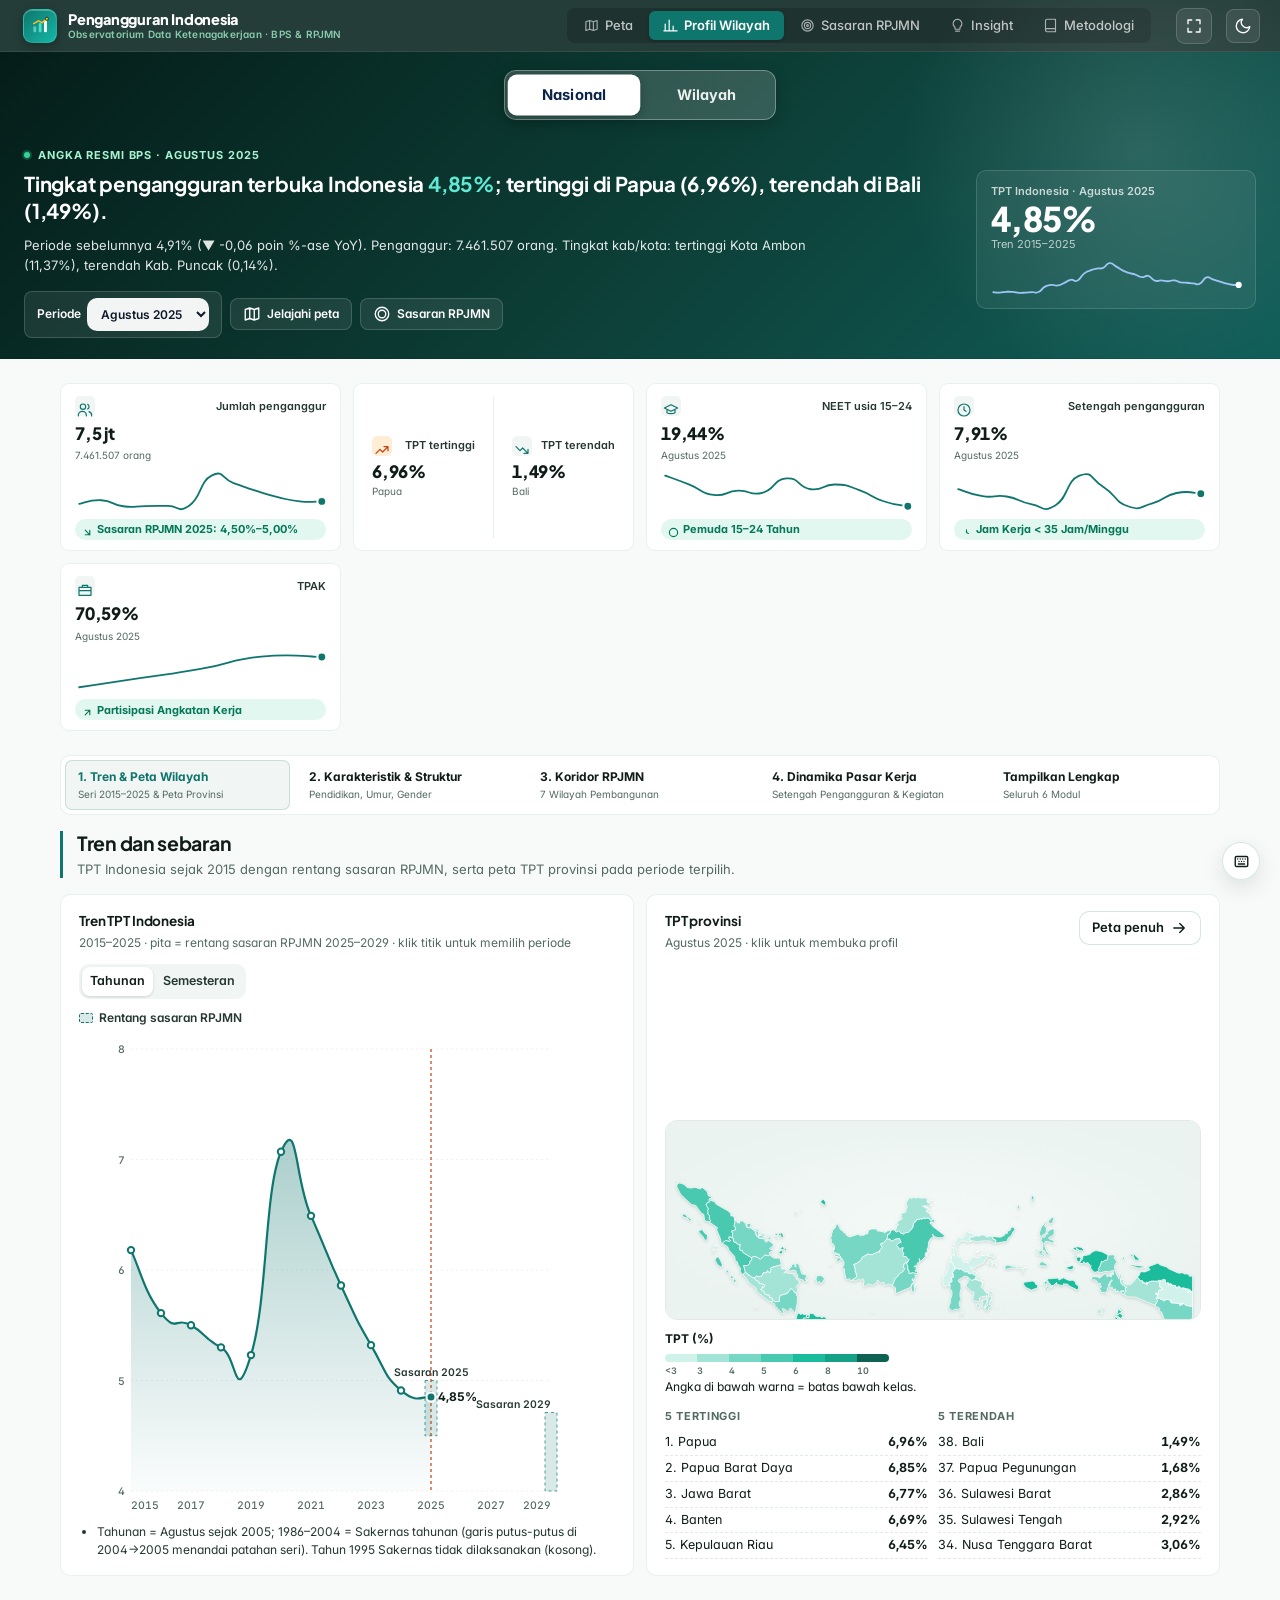
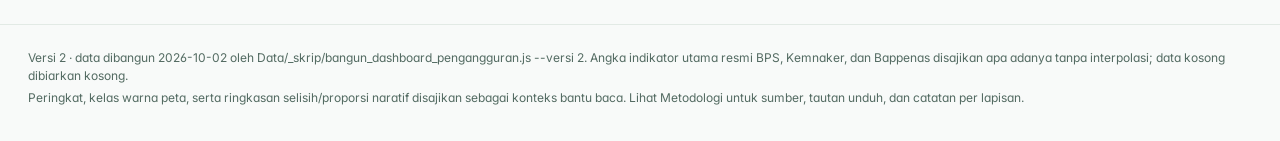
==== commit 5c9d3318: "style(brand): upgrade header brand emblem, subtitle, and custom SVG favicon" ====
--- a/v2.html
+++ b/v2.html
@@ -5,6 +5,7 @@
 <meta name="viewport" content="width=device-width, initial-scale=1">
 <title>Pengangguran Indonesia</title>
 <meta name="description" content="Dashboard pengangguran Indonesia versi 2: TPT provinsi 1986–2026 dan 514 kabupaten/kota, NEET, setengah pengangguran, jumlah penganggur, sasaran RPJMN 2025–2029 — angka resmi BPS, Kemnaker, Bappenas.">
+<link rel="icon" type="image/svg+xml" href="data:image/svg+xml,%3Csvg xmlns='http://www.w3.org/2000/svg' viewBox='0 0 32 32'%3E%3Cdefs%3E%3ClinearGradient id='g' x1='0' y1='0' x2='1' y2='1'%3E%3Cstop offset='0%25' stop-color='%230d9488'/%3E%3Cstop offset='100%25' stop-color='%23064e3b'/%3E%3C/linearGradient%3E%3C/defs%3E%3Crect width='32' height='32' rx='8' fill='url(%23g)'/%3E%3Crect x='6.5' y='17' width='4' height='8.5' rx='1.5' fill='%235eead4' fill-opacity='0.65'/%3E%3Crect x='14' y='12.5' width='4' height='13' rx='1.5' fill='%235eead4' fill-opacity='0.85'/%3E%3Crect x='21.5' y='8.5' width='4' height='17' rx='1.5' fill='%23ffffff'/%3E%3Cpath d='M6.5 13.5L13 9.5L18.5 12L25 6.5' fill='none' stroke='%23fbbf24' stroke-width='2.3' stroke-linecap='round' stroke-linejoin='round'/%3E%3Ccircle cx='25' cy='6.5' r='2.2' fill='%23fbbf24'/%3E%3C/svg%3E">
 <link rel="preconnect" href="https://fonts.googleapis.com">
 <link rel="preconnect" href="https://fonts.gstatic.com" crossorigin>
 <link href="https://fonts.googleapis.com/css2?family=Inter:wght@400;500;600;700&family=Plus+Jakarta+Sans:wght@600;700;800&display=swap" rel="stylesheet">
@@ -18,8 +19,19 @@
 <a class="lewati" href="#utama">Lewati ke konten</a>
 <header class="nav">
   <a class="logo" href="#profil" aria-label="Pengangguran Indonesia — beranda">
-    <span class="tanda" aria-hidden="true"><svg class="ikon" viewBox="0 0 24 24"><path d="M4 20V10M10 20V4M16 20v-7M22 20H2"/></svg></span>
-    <span class="brand"><b>Pengangguran Indonesia</b></span>
+    <span class="tanda" aria-hidden="true">
+      <svg class="ikon-logo" viewBox="0 0 28 28" fill="none" xmlns="http://www.w3.org/2000/svg">
+        <rect x="4.5" y="15" width="3.8" height="8" rx="1.4" fill="#99f6e4" fill-opacity="0.55"/>
+        <rect x="11.6" y="10.5" width="3.8" height="12.5" rx="1.4" fill="#5eead4" fill-opacity="0.82"/>
+        <rect x="18.7" y="6.5" width="3.8" height="16.5" rx="1.4" fill="#ffffff"/>
+        <path d="M5 11.5L11.2 7.8L16.2 10.2L22.5 5" stroke="#fbbf24" stroke-width="2.1" stroke-linecap="round" stroke-linejoin="round"/>
+        <circle cx="22.5" cy="5" r="2.1" fill="#fbbf24" stroke="#06231e" stroke-width="1"/>
+      </svg>
+    </span>
+    <span class="brand">
+      <b>Pengangguran Indonesia</b>
+      <span class="brand-sub">Observatorium Data Ketenagakerjaan · BPS &amp; RPJMN</span>
+    </span>
   </a>
   <nav class="tabs" role="tablist" aria-label="Halaman">
     <button role="tab" data-page="peta" title="Peta Spasial (P)"><svg class="ikon" viewBox="0 0 24 24"><path d="M9 4 3 6v14l6-2 6 2 6-2V4l-6 2-6-2zM9 4v14M15 6v14"/></svg><span class="tx">Peta</span></button>
--- a/v2_layout.css
+++ b/v2_layout.css
@@ -51,31 +51,69 @@
 }
 
 .nav .logo {
-  gap: 10px;
+  gap: 11px;
   text-decoration: none;
+  display: inline-flex;
+  align-items: center;
+  padding: 3px 6px 3px 3px;
+  border-radius: 11px;
+  transition: transform 0.18s ease, background-color 0.18s ease;
+}
+
+.nav .logo:hover {
+  background: rgba(255, 255, 255, 0.05);
 }
 
 .nav .logo .tanda {
-  width: 28px;
-  height: 28px;
-  background: linear-gradient(135deg, #0f766e 0%, #14b8a6 100%);
-  border-radius: 7px;
+  width: 34px;
+  height: 34px;
+  background: linear-gradient(145deg, #0d9488 0%, #0f766e 55%, #064e3b 100%);
+  border-radius: 9px;
   display: flex;
   align-items: center;
   justify-content: center;
-  box-shadow: 0 1px 4px rgba(15, 118, 110, 0.3);
-}
-
-.nav .logo .tanda .ikon {
-  width: 16px;
-  height: 16px;
+  border: 1px solid rgba(94, 234, 212, 0.35);
+  box-shadow: 0 3px 10px rgba(0, 0, 0, 0.28), inset 0 1px 0 rgba(255, 255, 255, 0.25);
+  transition: transform 0.2s cubic-bezier(0.16, 1, 0.3, 1), border-color 0.2s ease;
+}
+
+.nav .logo:hover .tanda {
+  transform: scale(1.04);
+  border-color: rgba(251, 191, 36, 0.65);
+}
+
+.nav .logo .tanda .ikon-logo {
+  width: 21px;
+  height: 21px;
+  display: block;
+}
+
+.nav .logo .brand {
+  display: flex;
+  flex-direction: column;
+  justify-content: center;
+  line-height: 1.15;
 }
 
 .nav .logo .brand b {
-  font-size: 14px;
-  font-weight: 700;
-  letter-spacing: -0.01em;
+  font-size: 14.5px;
+  font-weight: 800;
+  letter-spacing: -0.015em;
   color: #ffffff;
+}
+
+.nav .logo .brand .brand-sub {
+  font-size: 10px;
+  font-weight: 600;
+  letter-spacing: 0.02em;
+  color: rgba(167, 243, 208, 0.78);
+  margin-top: 1px;
+}
+
+@media (max-width: 900px) {
+  .nav .logo .brand .brand-sub {
+    display: none;
+  }
 }
 
 .nav .tabs {
@@ -1964,15 +2002,61 @@
   transform: translateY(-1px);
 }
 
-/* 5. Penyempurnaan Bullet Chart Sasaran RPJMN */
+/* 5. Penyempurnaan Bullet Chart Sasaran RPJMN (Baris Wilayah + Baris Provinsi) */
+.bullet .trk {
+  height: 20px !important;
+  border-radius: 6px !important;
+}
+.bullet .nm.nm-wil {
+  font-weight: 800;
+  color: var(--accent);
+  cursor: default;
+}
+.bullet .trk.trk-wil {
+  background: var(--accent-soft);
+  border: 1px dashed rgba(15, 118, 110, 0.35);
+}
+.bullet .v.v-wil {
+  color: var(--muted);
+  font-weight: 600;
+}
+.bullet .bullet-pemisah {
+  grid-column: 1 / -1;
+  height: 1px;
+  background: var(--border);
+  margin: 2px 0 4px;
+}
 .bullet .pita25,
 .bullet-leg .l25 {
-  background: rgba(15, 118, 110, 0.22) !important;
+  background: rgba(15, 118, 110, 0.25) !important;
   border-color: var(--accent) !important;
 }
 :root[data-theme="dark"] .bullet .pita25,
 :root[data-theme="dark"] .bullet-leg .l25 {
-  background: rgba(45, 212, 191, 0.25) !important;
+  background: rgba(45, 212, 191, 0.28) !important;
+}
+/* Pita Target Provinsi & Wilayah pada Grafik Garis Tren (Profil Wilayah) */
+.chart .pita.pita-prov,
+.leg i.pita.pita-prov {
+  fill: rgba(15, 118, 110, 0.25) !important;
+  background: rgba(15, 118, 110, 0.25) !important;
+  border-color: var(--accent) !important;
+}
+.chart .pita-tepi.pita-prov {
+  stroke: var(--accent) !important;
+  stroke-width: 1.5px !important;
+  stroke-dasharray: none !important;
+}
+.chart .pita.pita-wil,
+.leg i.pita.pita-wil {
+  fill: rgba(234, 88, 12, 0.2) !important;
+  background: rgba(234, 88, 12, 0.2) !important;
+  border-color: var(--accent-2) !important;
+}
+.chart .pita-tepi.pita-wil {
+  stroke: var(--accent-2) !important;
+  stroke-width: 1.4px !important;
+  stroke-dasharray: 3 2 !important;
 }
 .bullet .titik {
   width: 12px !important;
@@ -1981,6 +2065,7 @@
   border: 2px solid var(--surface) !important;
   box-shadow: 0 0 0 2px rgba(15, 118, 110, 0.28), 0 2px 4px rgba(0, 0, 0, 0.25) !important;
   transition: transform 0.15s ease;
+  z-index: 3;
 }
 .bullet .trk:hover .titik {
   transform: translate(-50%, -50%) scale(1.25);
@@ -2019,3 +2104,226 @@
   background: var(--accent);
   color: #ffffff;
 }
+
+/* =====================================================================
+   7. Evaluasi & Improvisasi Berdasarkan Frontend-Design & UI-UX-Pro-Max
+   - Editorial Section Headers (Tanpa Kotak Nomor AI-Slop 01/02)
+   - Motion & Hover Restraint (Hanya Elemen Klik yang Mengangkat)
+   - Touch & Keyboard Accessibility pada Istilah (.term) & Target Sentuh
+   - Floating Quick-Action (Ke Atas + Modal Pintasan Keyboard ?)
+   - prefers-reduced-motion & focus-not-obscured (scroll-margin-top)
+   ===================================================================== */
+
+/* 7.1 Editorial Section Headers — mengganti kotak nomor 01/02 menjadi aksen vertikal editorial */
+.bagian-kepala {
+  position: relative;
+  padding-left: 14px;
+  border-left: 3.5px solid var(--accent);
+  margin-bottom: 16px !important;
+}
+.bagian-kepala .no {
+  display: none !important;
+}
+.bagian-kepala h2 {
+  font-size: 19.5px !important;
+  letter-spacing: -0.015em;
+  line-height: 1.25;
+}
+.bagian-kepala p {
+  margin: 4px 0 0 0 !important;
+  font-size: 13px;
+  color: var(--muted);
+}
+
+/* 7.2 Motion & Hover Restraint — Kartu statis tidak terangkat; hanya kartu interaktif (.klik) yang memberi sinyal klik */
+.kpi:not(.klik) {
+  transform: none !important;
+}
+.kpi:not(.klik):hover {
+  transform: none !important;
+  border-color: var(--border-2) !important;
+  box-shadow: none !important;
+}
+.kpi.klik {
+  cursor: pointer;
+  transition: transform 0.16s cubic-bezier(0.16, 1, 0.3, 1), border-color 0.16s ease, box-shadow 0.16s ease !important;
+}
+.kpi.klik:hover,
+.kpi.klik:focus-visible {
+  transform: translateY(-2px) !important;
+  border-color: var(--accent) !important;
+  box-shadow: 0 8px 20px -6px rgba(15, 118, 110, 0.18) !important;
+}
+.kpi-sub-item.klik:hover,
+.kpi-sub-item.klik:focus-visible {
+  background: var(--accent-soft) !important;
+}
+
+/* 7.3 Aksesibilitas Istilah (.term) & Focus-Not-Obscured (WCAG 2.2 AA) */
+#page-insight .chap,
+.bagian,
+details.lapisan-det {
+  scroll-margin-top: 96px;
+}
+#page-insight .term {
+  cursor: pointer;
+  border-radius: 3px;
+  padding: 0 2px;
+  transition: background-color 0.15s ease, color 0.15s ease;
+}
+#page-insight .term:hover,
+#page-insight .term:focus-visible {
+  background: var(--accent-soft) !important;
+  color: var(--accent) !important;
+  outline: none;
+}
+
+/* 7.4 Floating Action Stack (Tombol Ke Atas & Pintasan Keyboard) */
+.v2-fab-stack {
+  position: fixed;
+  right: 20px;
+  bottom: 20px;
+  z-index: 44;
+  display: flex;
+  align-items: center;
+  gap: 8px;
+}
+body.mode-peta .v2-fab-stack {
+  display: none !important;
+}
+.v2-fab-btn {
+  display: inline-flex;
+  align-items: center;
+  justify-content: center;
+  gap: 6px;
+  height: 38px;
+  padding: 0 13px;
+  border-radius: 999px;
+  background: var(--glass);
+  backdrop-filter: blur(14px) saturate(160%);
+  -webkit-backdrop-filter: blur(14px) saturate(160%);
+  border: 1px solid var(--border-2);
+  color: var(--ink);
+  font-size: 12px;
+  font-weight: 700;
+  cursor: pointer;
+  box-shadow: 0 8px 24px -4px rgba(6, 35, 30, 0.18);
+  transition: transform 0.16s ease, border-color 0.16s ease, background-color 0.16s ease, color 0.16s ease;
+}
+.v2-fab-btn.v2-fab-icon {
+  width: 38px;
+  padding: 0;
+}
+.v2-fab-btn:hover,
+.v2-fab-btn:focus-visible {
+  transform: translateY(-2px);
+  border-color: var(--accent);
+  color: var(--accent);
+}
+
+/* 7.5 Modal Pintasan Keyboard (?) */
+.v2-kbd-modal {
+  position: fixed;
+  inset: 0;
+  z-index: 120;
+  display: grid;
+  place-items: center;
+  padding: 16px;
+}
+.v2-kbd-backdrop {
+  position: absolute;
+  inset: 0;
+  background: rgba(6, 20, 18, 0.55);
+  backdrop-filter: blur(4px);
+}
+.v2-kbd-card {
+  position: relative;
+  z-index: 1;
+  width: min(440px, 100%);
+  background: var(--surface);
+  border: 1px solid var(--border-2);
+  border-radius: 14px;
+  padding: 18px 20px;
+  box-shadow: var(--shadow-2);
+  color: var(--ink);
+}
+.v2-kbd-head {
+  display: flex;
+  align-items: center;
+  justify-content: space-between;
+  margin-bottom: 14px;
+  padding-bottom: 10px;
+  border-bottom: 1px solid var(--border);
+}
+.v2-kbd-head h3 {
+  font-size: 15px;
+  font-weight: 700;
+}
+.v2-kbd-close {
+  width: 28px;
+  height: 28px;
+  border-radius: 7px;
+  border: 1px solid var(--border);
+  background: var(--surface-2);
+  color: var(--ink-2);
+  font-size: 18px;
+  line-height: 1;
+  cursor: pointer;
+  display: grid;
+  place-items: center;
+}
+.v2-kbd-close:hover {
+  border-color: var(--accent);
+  color: var(--accent);
+}
+.v2-kbd-grid {
+  display: grid;
+  grid-template-columns: 1fr 1fr;
+  gap: 10px 14px;
+  font-size: 12.5px;
+}
+.v2-kbd-grid > div {
+  display: flex;
+  align-items: center;
+  gap: 8px;
+}
+.v2-kbd-grid kbd {
+  display: inline-grid;
+  place-items: center;
+  min-width: 26px;
+  height: 24px;
+  padding: 0 6px;
+  border-radius: 6px;
+  background: var(--surface-2);
+  border: 1px solid var(--border-2);
+  box-shadow: 0 1px 0 var(--border-2);
+  font-family: var(--font);
+  font-size: 11.5px;
+  font-weight: 700;
+  color: var(--accent);
+}
+
+/* 7.6 Touch Targets & Reduced Motion (WCAG 2.2 / UI-UX-Pro-Max) */
+@media (max-width: 768px) {
+  .tabs button,
+  .seg button,
+  .btn,
+  .focus-pill {
+    min-height: 38px;
+  }
+  .v2-kbd-grid {
+    grid-template-columns: 1fr;
+  }
+}
+
+@media (prefers-reduced-motion: reduce) {
+  *,
+  *::before,
+  *::after {
+    animation-duration: 0.01ms !important;
+    animation-iteration-count: 1 !important;
+    transition-duration: 0.01ms !important;
+    scroll-behavior: auto !important;
+  }
+}
+
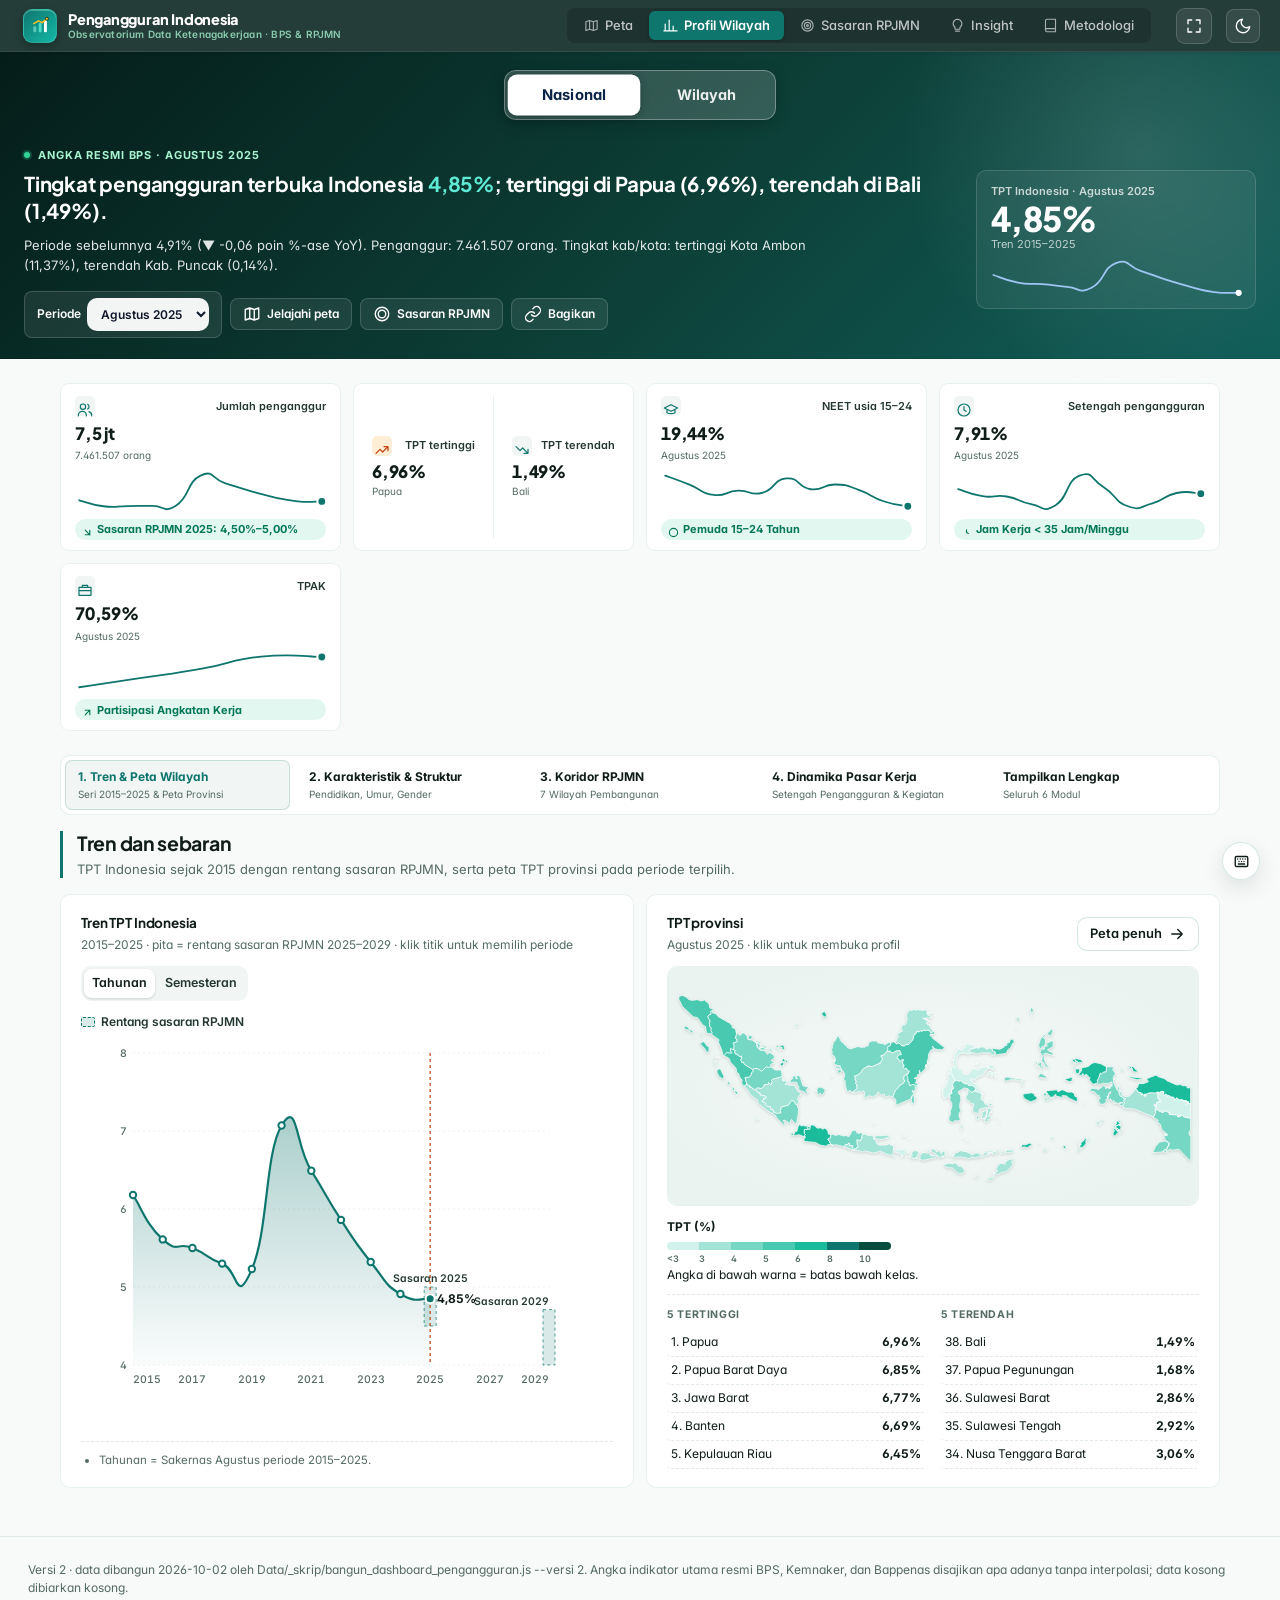
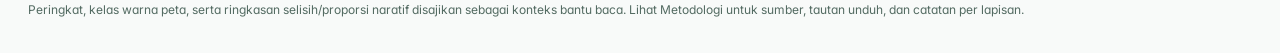
==== commit 1b67734b: "feat(data): scope TPT and jumlah pengangguran series to 2015 onwards and update notes" ====
--- a/v2.html
+++ b/v2.html
@@ -4,7 +4,7 @@
 <meta charset="utf-8">
 <meta name="viewport" content="width=device-width, initial-scale=1">
 <title>Pengangguran Indonesia</title>
-<meta name="description" content="Dashboard pengangguran Indonesia versi 2: TPT provinsi 1986–2026 dan 514 kabupaten/kota, NEET, setengah pengangguran, jumlah penganggur, sasaran RPJMN 2025–2029 — angka resmi BPS, Kemnaker, Bappenas.">
+<meta name="description" content="Dashboard pengangguran Indonesia versi 2: TPT provinsi 2015–2026 dan 514 kabupaten/kota, NEET, setengah pengangguran, jumlah penganggur, sasaran RPJMN 2025–2029 — angka resmi BPS, Kemnaker, Bappenas.">
 <link rel="icon" type="image/svg+xml" href="data:image/svg+xml,%3Csvg xmlns='http://www.w3.org/2000/svg' viewBox='0 0 32 32'%3E%3Cdefs%3E%3ClinearGradient id='g' x1='0' y1='0' x2='1' y2='1'%3E%3Cstop offset='0%25' stop-color='%230d9488'/%3E%3Cstop offset='100%25' stop-color='%23064e3b'/%3E%3C/linearGradient%3E%3C/defs%3E%3Crect width='32' height='32' rx='8' fill='url(%23g)'/%3E%3Crect x='6.5' y='17' width='4' height='8.5' rx='1.5' fill='%235eead4' fill-opacity='0.65'/%3E%3Crect x='14' y='12.5' width='4' height='13' rx='1.5' fill='%235eead4' fill-opacity='0.85'/%3E%3Crect x='21.5' y='8.5' width='4' height='17' rx='1.5' fill='%23ffffff'/%3E%3Cpath d='M6.5 13.5L13 9.5L18.5 12L25 6.5' fill='none' stroke='%23fbbf24' stroke-width='2.3' stroke-linecap='round' stroke-linejoin='round'/%3E%3Ccircle cx='25' cy='6.5' r='2.2' fill='%23fbbf24'/%3E%3C/svg%3E">
 <link rel="preconnect" href="https://fonts.googleapis.com">
 <link rel="preconnect" href="https://fonts.gstatic.com" crossorigin>
--- a/v2_layout.css
+++ b/v2_layout.css
@@ -16,6 +16,10 @@
   color: var(--ink);
 }
 
+body:not(.mode-peta) {
+  padding-top: 52px;
+}
+
 .isi {
   max-width: 1200px;
   margin: 0 auto;
@@ -40,9 +44,14 @@
   background: rgba(45, 212, 191, 0.25);
 }
 
-/* Navigasi Header Ramping & Bersih */
+/* Navigasi Header Ramping & Bersih (Fixed di Atas Viewport) */
 .nav {
-  height: 52px;
+  position: fixed !important;
+  top: 0 !important;
+  left: 0 !important;
+  right: 0 !important;
+  height: 52px !important;
+  z-index: 60 !important;
   background: var(--nav);
   border-bottom: 1px solid rgba(255, 255, 255, 0.08);
   box-shadow: 0 1px 3px rgba(0, 0, 0, 0.1);
@@ -391,6 +400,47 @@
   padding: 1px 6px;
 }
 
+/* Kartu KPI Ringkas (Compact) di Halaman Sasaran RPJMN */
+.kpi-sasaran-kisi {
+  grid-template-columns: repeat(4, minmax(0, 1fr)) !important;
+  gap: 12px !important;
+  margin-top: 16px !important;
+  margin-bottom: 16px !important;
+}
+
+.kpi-sasaran-kisi > .kpi {
+  padding: 11px 14px !important;
+  gap: 3px !important;
+  justify-content: center;
+}
+
+.kpi-sasaran-kisi > .kpi .atas {
+  justify-content: flex-start !important;
+  gap: 7px !important;
+  font-size: 11.5px !important;
+}
+
+.kpi-sasaran-kisi > .kpi .val {
+  font-size: 20px !important;
+  margin: 4px 0 1px !important;
+  line-height: 1.15 !important;
+}
+
+.kpi-sasaran-kisi > .kpi .per {
+  font-size: 11px !important;
+}
+
+@media (max-width: 900px) {
+  .kpi-sasaran-kisi {
+    grid-template-columns: repeat(2, minmax(0, 1fr)) !important;
+  }
+}
+@media (max-width: 520px) {
+  .kpi-sasaran-kisi {
+    grid-template-columns: minmax(0, 1fr) !important;
+  }
+}
+
 /* 4. Progressive Disclosure Pill Switcher */
 .beranda-focus-nav {
   display: flex;
@@ -466,6 +516,65 @@
 .kisi-2 > .card > .chart,
 .kisi-2 > .card > div:has(svg) {
   flex: 1;
+}
+
+/* Proporsi Profesional Section 1: Tren TPT Indonesia & Peta TPT Provinsi */
+.kisi-tren-sebaran > .card {
+  justify-content: flex-start !important;
+  padding: 18px 20px !important;
+}
+
+.kisi-tren-sebaran > .card > .card-head {
+  align-items: center !important;
+  margin-bottom: 12px !important;
+}
+
+.kisi-tren-sebaran > .card > .catatan {
+  margin-top: auto !important;
+  padding-top: 10px;
+  border-top: 1px dashed var(--grid);
+  font-size: 11.5px;
+  line-height: 1.45;
+  color: var(--muted);
+}
+
+.kisi-tren-sebaran .peta-mini {
+  height: 240px !important;
+  flex: 0 0 240px !important;
+  margin-top: 0 !important;
+  border-radius: 10px !important;
+  border: 1px solid var(--border) !important;
+}
+
+.kisi-tren-sebaran .legenda-mini {
+  margin-top: 12px !important;
+  padding-bottom: 10px;
+  border-bottom: 1px dashed var(--grid);
+}
+
+.kisi-tren-sebaran .daftar-ekstrem {
+  margin-top: 12px !important;
+  gap: 16px !important;
+}
+
+.kisi-tren-sebaran .daftar-ekstrem h4 {
+  font-size: 10.5px !important;
+  font-weight: 700 !important;
+  letter-spacing: 0.06em !important;
+  color: var(--muted) !important;
+  margin-bottom: 6px !important;
+}
+
+.kisi-tren-sebaran .daftar-ekstrem li {
+  padding: 4.5px 4px !important;
+  border-radius: 4px;
+  font-size: 12px !important;
+  transition: background-color 0.12s ease, color 0.12s ease;
+}
+
+.kisi-tren-sebaran .daftar-ekstrem li:hover {
+  background-color: var(--accent-soft);
+  color: var(--accent);
 }
 
 /* Batang horizontal elastis memenuhi whitespace */
@@ -991,7 +1100,7 @@
   -webkit-backdrop-filter: blur(12px);
   border-bottom: 1px solid rgba(255, 255, 255, 0.12);
   box-shadow: 0 4px 12px rgba(0, 0, 0, 0.25);
-  z-index: 45;
+  z-index: 50;
   display: flex;
   align-items: center;
   transition: transform 0.25s cubic-bezier(0.16, 1, 0.3, 1), opacity 0.2s ease;
@@ -2327,3 +2436,235 @@
   }
 }
 
+/* =====================================================================
+   8. Enam Improvisasi UI/UX Eksekutif Lanjutan:
+   1) Interactive Multi-Line Legend Highlighting
+   2) Instant Search & Row Counter Toolbar pada Semua Tabel Data
+   3) Interactive Tertinggi & Terendah Cards di Panel Peta
+   4) Reading Progress Bar & Sticky Chapter Pills di Tab Insight
+   5) Toast Notification untuk Salin Tautan / Deep-Link Sharing
+   6) Enhanced Sticky Table Header dengan Frosted Surface
+   ===================================================================== */
+
+/* 8.1 Interactive Multi-Line Legend Highlighting */
+.leg .leg-item {
+  cursor: pointer;
+  padding: 2px 7px;
+  border-radius: 6px;
+  border: 1px solid transparent;
+  transition: opacity 0.16s ease, background-color 0.16s ease, border-color 0.16s ease;
+  user-select: none;
+}
+.leg .leg-item:hover,
+.leg .leg-item:focus-visible {
+  background: var(--surface-2);
+  border-color: var(--border-2);
+  outline: none;
+}
+.leg .leg-item.aktif {
+  background: var(--accent-soft);
+  border-color: var(--accent);
+  color: var(--accent);
+}
+.leg .leg-item.redup {
+  opacity: 0.38;
+}
+.chart .seri-grup {
+  transition: opacity 0.18s ease;
+}
+.chart .seri-grup.seri-redup {
+  opacity: 0.16;
+}
+.chart .seri-grup.seri-sorot .ln {
+  stroke-width: 3.2px !important;
+}
+
+/* 8.2 Instant Table Search Toolbar & Sticky Table Header */
+.tbl-toolbar {
+  display: flex;
+  align-items: center;
+  justify-content: space-between;
+  gap: 10px;
+  flex-wrap: wrap;
+  margin-bottom: 10px;
+}
+.tbl-cari-input {
+  width: min(290px, 100%);
+  padding: 6px 10px 6px 30px;
+  font-size: 12px;
+  border: 1px solid var(--border-2);
+  border-radius: 8px;
+  background: var(--surface-2) no-repeat 9px 50%/13px url("data:image/svg+xml,%3Csvg xmlns='http://www.w3.org/2000/svg' viewBox='0 0 24 24' fill='none' stroke='%2364748b' stroke-width='2.2' stroke-linecap='round'%3E%3Ccircle cx='11' cy='11' r='7'/%3E%3Cpath d='M21 21l-4.3-4.3'/%3E%3C/svg%3E");
+  color: var(--ink);
+  transition: border-color 0.15s ease, background-color 0.15s ease;
+}
+.tbl-cari-input:focus {
+  background-color: var(--surface);
+  border-color: var(--accent);
+  outline: none;
+}
+.tbl-cari-info {
+  font-size: 11.5px;
+  color: var(--muted);
+  font-weight: 500;
+}
+.tbl-kosong {
+  text-align: center !important;
+  padding: 20px !important;
+  color: var(--muted) !important;
+  font-style: italic;
+}
+table.tbl thead th {
+  position: sticky;
+  top: 0;
+  z-index: 3;
+  background: var(--surface-2) !important;
+  box-shadow: inset 0 -1px 0 var(--border-2);
+  cursor: pointer;
+  user-select: none;
+}
+table.tbl thead th:hover {
+  color: var(--accent) !important;
+}
+
+/* 8.3 Interactive Tertinggi & Terendah di Panel Peta */
+.dua-kotak .kotak-ekstrem.klik {
+  cursor: pointer;
+  transition: border-color 0.15s ease, background-color 0.15s ease, transform 0.15s ease;
+}
+.dua-kotak .kotak-ekstrem.klik:hover,
+.dua-kotak .kotak-ekstrem.klik:focus-visible {
+  border-color: var(--accent);
+  background: var(--accent-soft);
+  transform: translateY(-1px);
+  outline: none;
+}
+
+/* 8.4 Reading Progress Bar & Sticky Chapter Pills di Tab Insight */
+.v2-scroll-progress {
+  position: fixed;
+  top: 0;
+  left: 0;
+  right: 0;
+  height: 2.5px;
+  background: linear-gradient(90deg, #10b981 0%, #34d399 55%, #fbbf24 100%);
+  transform-origin: 0 50%;
+  transform: scaleX(0);
+  opacity: 0;
+  z-index: 75;
+  pointer-events: none;
+  transition: opacity 0.2s ease;
+}
+.insight-sticky-pills {
+  position: sticky;
+  top: 62px;
+  z-index: 25;
+  display: flex;
+  align-items: center;
+  gap: 6px;
+  overflow-x: auto;
+  scrollbar-width: none;
+  padding: 7px 10px;
+  margin-bottom: 18px;
+  background: var(--glass);
+  backdrop-filter: blur(14px) saturate(160%);
+  -webkit-backdrop-filter: blur(14px) saturate(160%);
+  border: 1px solid var(--border-2);
+  border-radius: 999px;
+  box-shadow: 0 4px 16px -4px rgba(6, 35, 30, 0.1);
+  width: fit-content;
+  max-width: 100%;
+}
+.insight-sticky-pills::-webkit-scrollbar {
+  display: none;
+}
+.insight-sticky-pills .ins-pill {
+  font-size: 11.5px;
+  font-weight: 700;
+  color: var(--ink-2);
+  text-decoration: none;
+  padding: 4px 11px;
+  border-radius: 999px;
+  white-space: nowrap;
+  transition: background-color 0.15s ease, color 0.15s ease;
+}
+.insight-sticky-pills .ins-pill:hover {
+  background: var(--surface-2);
+  color: var(--accent);
+}
+.insight-sticky-pills .ins-pill.aktif {
+  background: var(--accent);
+  color: #ffffff;
+}
+
+/* 8.5 Toast Notification untuk Salin Tautan */
+.v2-toast {
+  position: fixed;
+  bottom: 24px;
+  left: 50%;
+  transform: translate(-50%, 16px);
+  background: #06231e;
+  color: #ffffff;
+  border: 1px solid rgba(94, 234, 212, 0.35);
+  padding: 9px 18px;
+  border-radius: 999px;
+  font-size: 12.5px;
+  font-weight: 600;
+  box-shadow: 0 10px 28px rgba(0, 0, 0, 0.28);
+  z-index: 150;
+  opacity: 0;
+  pointer-events: none;
+  transition: opacity 0.2s ease, transform 0.22s cubic-bezier(0.16, 1, 0.3, 1);
+}
+.v2-toast.tampil {
+  opacity: 1;
+  transform: translate(-50%, 0);
+}
+
+/* =====================================================================
+   9. Warna Identitas Berbeda untuk Setiap Lapisan Peta (Multi-Palette Choropleth)
+   ===================================================================== */
+.rel .lap button {
+  transition: background-color 0.15s ease, color 0.15s ease, border-color 0.15s ease;
+  border: 1px solid transparent;
+}
+.rel .lap button .ik {
+  background: var(--lap-bg, var(--surface-2)) !important;
+  color: var(--lap-c, var(--ink-2)) !important;
+  transition: background-color 0.18s ease, color 0.18s ease, transform 0.18s ease;
+}
+.rel .lap button:hover {
+  background: var(--lap-bg, var(--surface-2)) !important;
+}
+.rel .lap button:hover .ik {
+  transform: scale(1.06);
+}
+.rel .lap button[aria-checked="true"] {
+  background: var(--lap-bg, var(--accent-soft)) !important;
+  border-color: var(--lap-c, var(--accent)) !important;
+  color: var(--ink) !important;
+  font-weight: 700 !important;
+}
+.rel .lap button[aria-checked="true"] .ik {
+  background: var(--lap-c, var(--accent)) !important;
+  color: #ffffff !important;
+  box-shadow: 0 2px 6px rgba(0, 0, 0, 0.18);
+}
+#page-peta .peringkat li .batang {
+  background: var(--lap-soft, var(--accent-soft)) !important;
+}
+#page-peta .peringkat li.sel {
+  border-color: var(--lap-color, var(--accent)) !important;
+}
+#page-peta .sorot-kartu {
+  border-left: 3.5px solid var(--lap-color, var(--accent)) !important;
+}
+#page-peta .waktu .putar {
+  background: var(--lap-color, var(--accent)) !important;
+}
+#page-peta .waktu input[type="range"] {
+  accent-color: var(--lap-color, var(--accent)) !important;
+}
+
+
+
--- a/v2_minimalist_map.css
+++ b/v2_minimalist_map.css
@@ -10,7 +10,7 @@
 /* 1. Shell Peta: Lebih Luas & Tenang */
 #page-peta.aktif {
   position: fixed;
-  inset: 58px 0 0 0;
+  inset: 52px 0 0 0;
   background: var(--sea);
 }
 
@@ -347,17 +347,17 @@
   color: var(--accent-ink) !important;
 }
 
-/* Pastikan Hero tidak memotong dropdown yang melayang ke bawah dan stacking context paling depan */
+/* Pastikan Hero tidak memotong dropdown yang melayang ke bawah */
 .hero {
   position: relative;
-  z-index: 50 !important;
+  z-index: 30 !important;
   overflow: visible !important;
 }
 
 .hero .dalam,
 .hero-profil {
   position: relative;
-  z-index: 55 !important;
+  z-index: 35 !important;
   overflow: visible !important;
 }
 
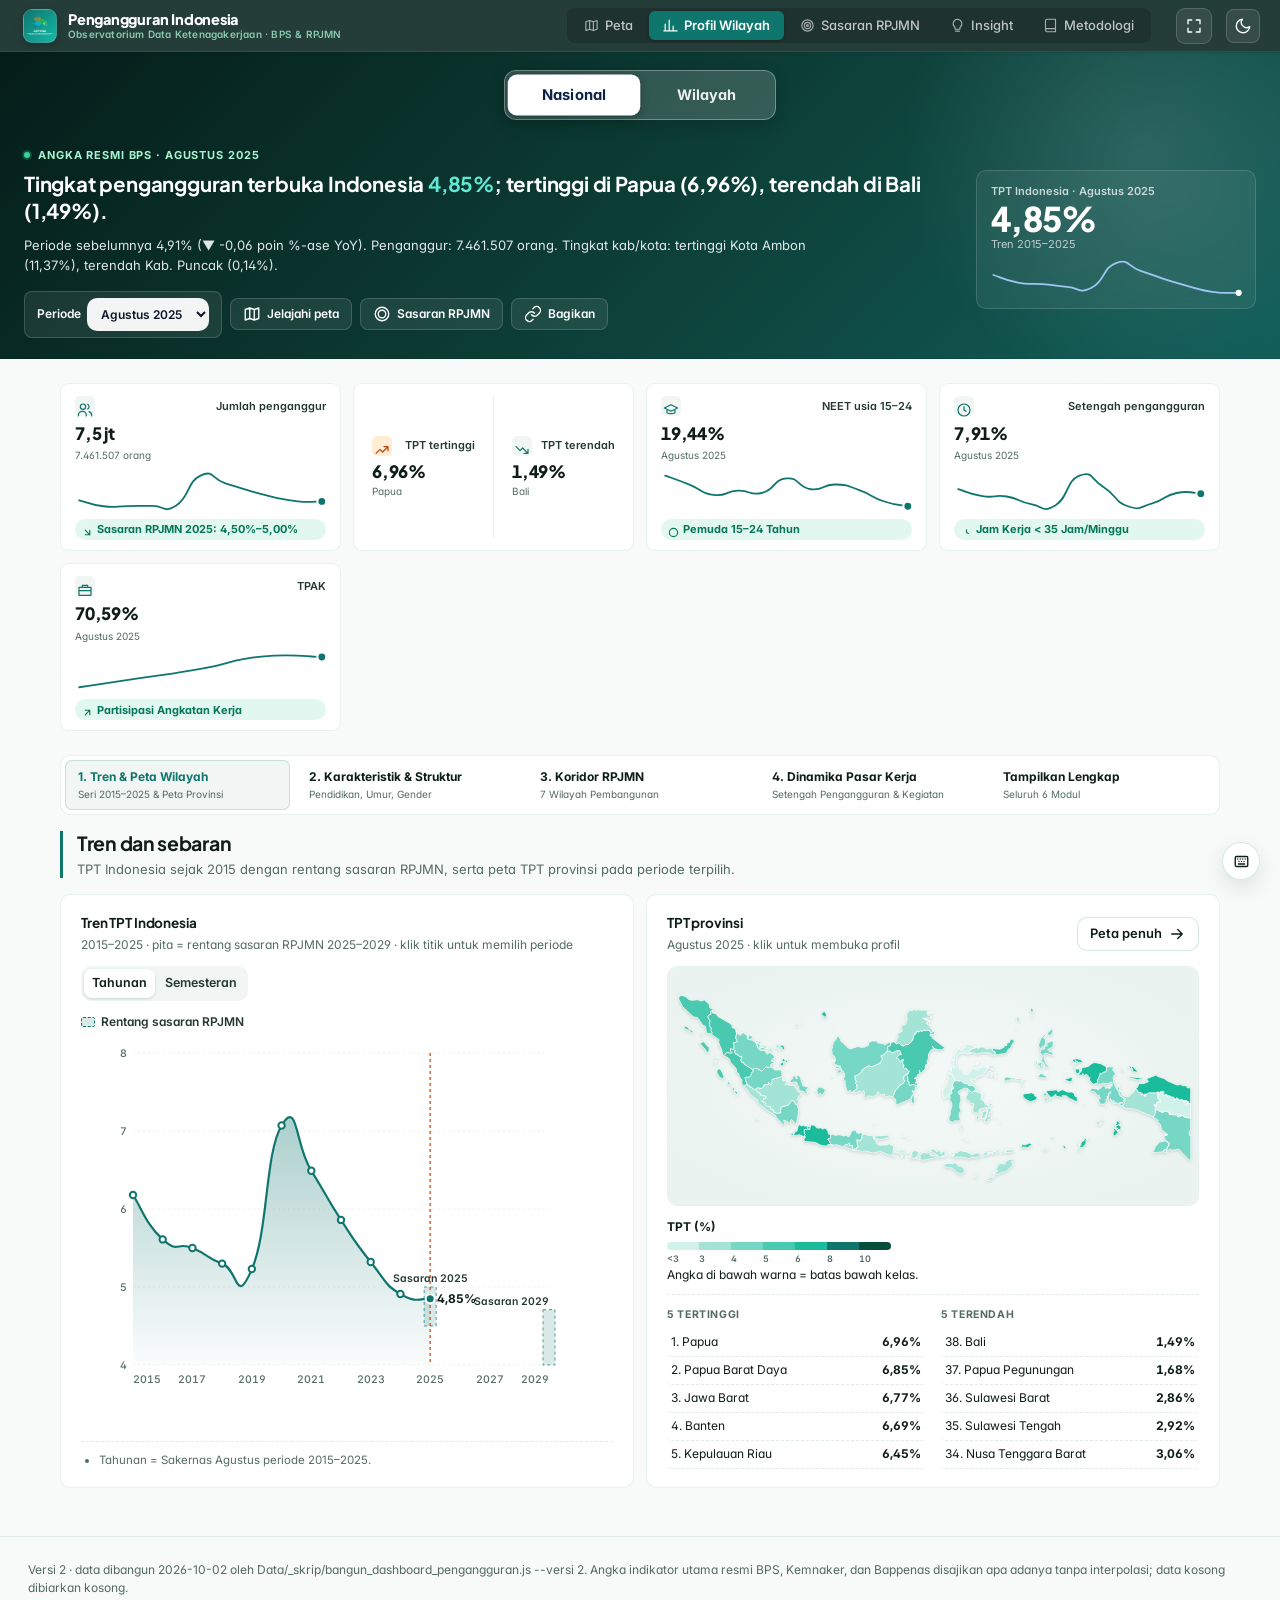
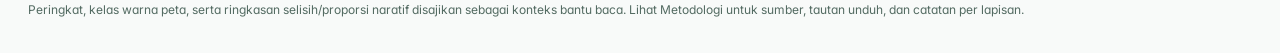
==== commit faed96f5: "feat(brand): update emblem logo and favicon with official Bappenas 3-color arc identity" ====
--- a/v2.html
+++ b/v2.html
@@ -5,7 +5,7 @@
 <meta name="viewport" content="width=device-width, initial-scale=1">
 <title>Pengangguran Indonesia</title>
 <meta name="description" content="Dashboard pengangguran Indonesia versi 2: TPT provinsi 2015–2026 dan 514 kabupaten/kota, NEET, setengah pengangguran, jumlah penganggur, sasaran RPJMN 2025–2029 — angka resmi BPS, Kemnaker, Bappenas.">
-<link rel="icon" type="image/svg+xml" href="data:image/svg+xml,%3Csvg xmlns='http://www.w3.org/2000/svg' viewBox='0 0 32 32'%3E%3Cdefs%3E%3ClinearGradient id='g' x1='0' y1='0' x2='1' y2='1'%3E%3Cstop offset='0%25' stop-color='%230d9488'/%3E%3Cstop offset='100%25' stop-color='%23064e3b'/%3E%3C/linearGradient%3E%3C/defs%3E%3Crect width='32' height='32' rx='8' fill='url(%23g)'/%3E%3Crect x='6.5' y='17' width='4' height='8.5' rx='1.5' fill='%235eead4' fill-opacity='0.65'/%3E%3Crect x='14' y='12.5' width='4' height='13' rx='1.5' fill='%235eead4' fill-opacity='0.85'/%3E%3Crect x='21.5' y='8.5' width='4' height='17' rx='1.5' fill='%23ffffff'/%3E%3Cpath d='M6.5 13.5L13 9.5L18.5 12L25 6.5' fill='none' stroke='%23fbbf24' stroke-width='2.3' stroke-linecap='round' stroke-linejoin='round'/%3E%3Ccircle cx='25' cy='6.5' r='2.2' fill='%23fbbf24'/%3E%3C/svg%3E">
+<link rel="icon" type="image/png" href="assets/logo.png">
 <link rel="preconnect" href="https://fonts.googleapis.com">
 <link rel="preconnect" href="https://fonts.gstatic.com" crossorigin>
 <link href="https://fonts.googleapis.com/css2?family=Inter:wght@400;500;600;700&family=Plus+Jakarta+Sans:wght@600;700;800&display=swap" rel="stylesheet">
@@ -20,13 +20,7 @@
 <header class="nav">
   <a class="logo" href="#profil" aria-label="Pengangguran Indonesia — beranda">
     <span class="tanda" aria-hidden="true">
-      <svg class="ikon-logo" viewBox="0 0 28 28" fill="none" xmlns="http://www.w3.org/2000/svg">
-        <rect x="4.5" y="15" width="3.8" height="8" rx="1.4" fill="#99f6e4" fill-opacity="0.55"/>
-        <rect x="11.6" y="10.5" width="3.8" height="12.5" rx="1.4" fill="#5eead4" fill-opacity="0.82"/>
-        <rect x="18.7" y="6.5" width="3.8" height="16.5" rx="1.4" fill="#ffffff"/>
-        <path d="M5 11.5L11.2 7.8L16.2 10.2L22.5 5" stroke="#fbbf24" stroke-width="2.1" stroke-linecap="round" stroke-linejoin="round"/>
-        <circle cx="22.5" cy="5" r="2.1" fill="#fbbf24" stroke="#06231e" stroke-width="1"/>
-      </svg>
+      <img class="ikon-logo" src="assets/logo.png" alt="Logo Pengangguran Indonesia" width="28" height="28">
     </span>
     <span class="brand">
       <b>Pengangguran Indonesia</b>
--- a/v2_layout.css
+++ b/v2_layout.css
@@ -76,24 +76,29 @@
 .nav .logo .tanda {
   width: 34px;
   height: 34px;
-  background: linear-gradient(145deg, #0d9488 0%, #0f766e 55%, #064e3b 100%);
+  background: rgba(255, 255, 255, 0.08);
   border-radius: 9px;
   display: flex;
   align-items: center;
   justify-content: center;
-  border: 1px solid rgba(94, 234, 212, 0.35);
-  box-shadow: 0 3px 10px rgba(0, 0, 0, 0.28), inset 0 1px 0 rgba(255, 255, 255, 0.25);
-  transition: transform 0.2s cubic-bezier(0.16, 1, 0.3, 1), border-color 0.2s ease;
+  border: 1px solid rgba(255, 255, 255, 0.18);
+  box-shadow: 0 2px 8px rgba(0, 0, 0, 0.22);
+  transition: transform 0.2s cubic-bezier(0.16, 1, 0.3, 1), border-color 0.2s ease, background-color 0.2s ease;
+  overflow: hidden;
+  padding: 3px;
+  box-sizing: border-box;
 }
 
 .nav .logo:hover .tanda {
-  transform: scale(1.04);
-  border-color: rgba(251, 191, 36, 0.65);
+  transform: scale(1.05);
+  background: rgba(255, 255, 255, 0.14);
+  border-color: rgba(94, 234, 212, 0.5);
 }
 
 .nav .logo .tanda .ikon-logo {
-  width: 21px;
-  height: 21px;
+  width: 100%;
+  height: 100%;
+  object-fit: contain;
   display: block;
 }
 
@@ -1919,10 +1924,40 @@
 .waktu {
   display: flex !important;
   align-items: center !important;
-  gap: 10px !important;
-  padding: 6px 14px 6px 8px !important;
+  gap: 12px !important;
+  padding: 6px 18px 6px 8px !important;
   border-radius: 999px !important;
   box-shadow: 0 8px 24px rgba(0, 0, 0, 0.15) !important;
+  width: min(720px, calc(100vw - 640px)) !important;
+  min-width: 380px !important;
+  box-sizing: border-box !important;
+}
+
+.waktu .baris.baris-range {
+  flex: 1 1 auto !important;
+  display: flex !important;
+  align-items: center !important;
+  min-width: 140px !important;
+}
+
+.waktu .baris.baris-range input[type="range"] {
+  width: 100% !important;
+  flex: 1 1 auto !important;
+  cursor: pointer !important;
+}
+
+.waktu .baris.baris-lbl {
+  flex: 0 0 auto !important;
+}
+
+.waktu .lbl {
+  font-size: 13.5px !important;
+  font-weight: 700 !important;
+  white-space: nowrap !important;
+}
+
+.waktu .cepat {
+  display: none !important;
 }
 
 .waktu .putar {
--- a/v2_minimalist_map.css
+++ b/v2_minimalist_map.css
@@ -120,33 +120,33 @@
 /* 5. Timeline Slider (Waktu): Ramping & Mengambang Lembut di Tengah */
 .waktu {
   bottom: 16px;
-  height: 40px;
-  padding: 2px 14px 2px 6px;
+  height: 42px;
+  padding: 3px 18px 3px 8px;
   border-radius: 999px;
   border: 1px solid var(--border);
   background: var(--surface);
   box-shadow: 0 4px 14px rgba(0, 0, 0, 0.08);
-  gap: 8px 10px;
+  gap: 12px;
 }
 
 .waktu .putar {
-  width: 30px;
-  height: 30px;
+  width: 32px;
+  height: 32px;
   font-size: 11px;
 }
 
 .waktu .lbl {
-  font-size: 12.5px;
+  font-size: 13px;
   font-weight: 700;
+  white-space: nowrap;
 }
 
 .waktu .tanda {
   display: none; /* Hilangkan angka penanda tahun yang ramai */
 }
 
-.waktu .cepat button {
-  font-size: 10px;
-  padding: 1px 4px;
+.waktu .cepat {
+  display: none !important;
 }
 
 /* 6. Zoom Controls: Minimalis & Berjarak Bersih */
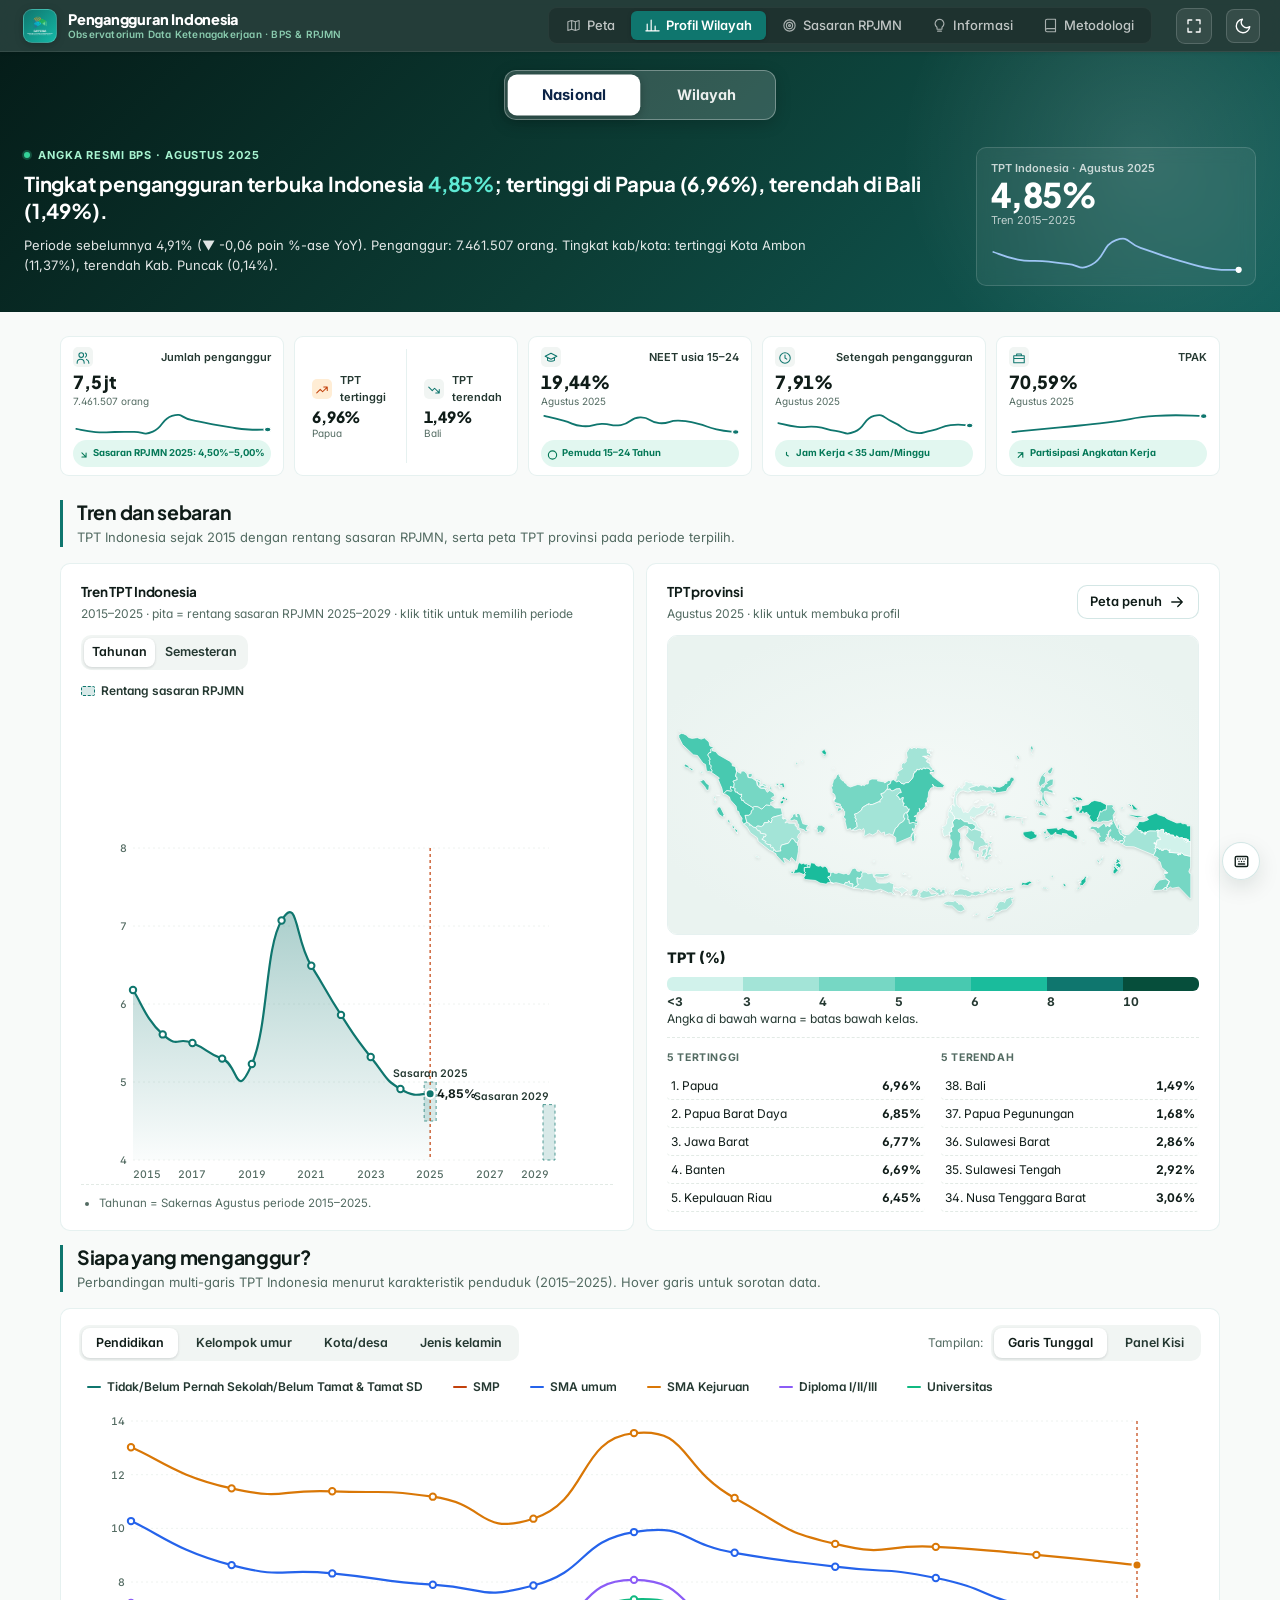
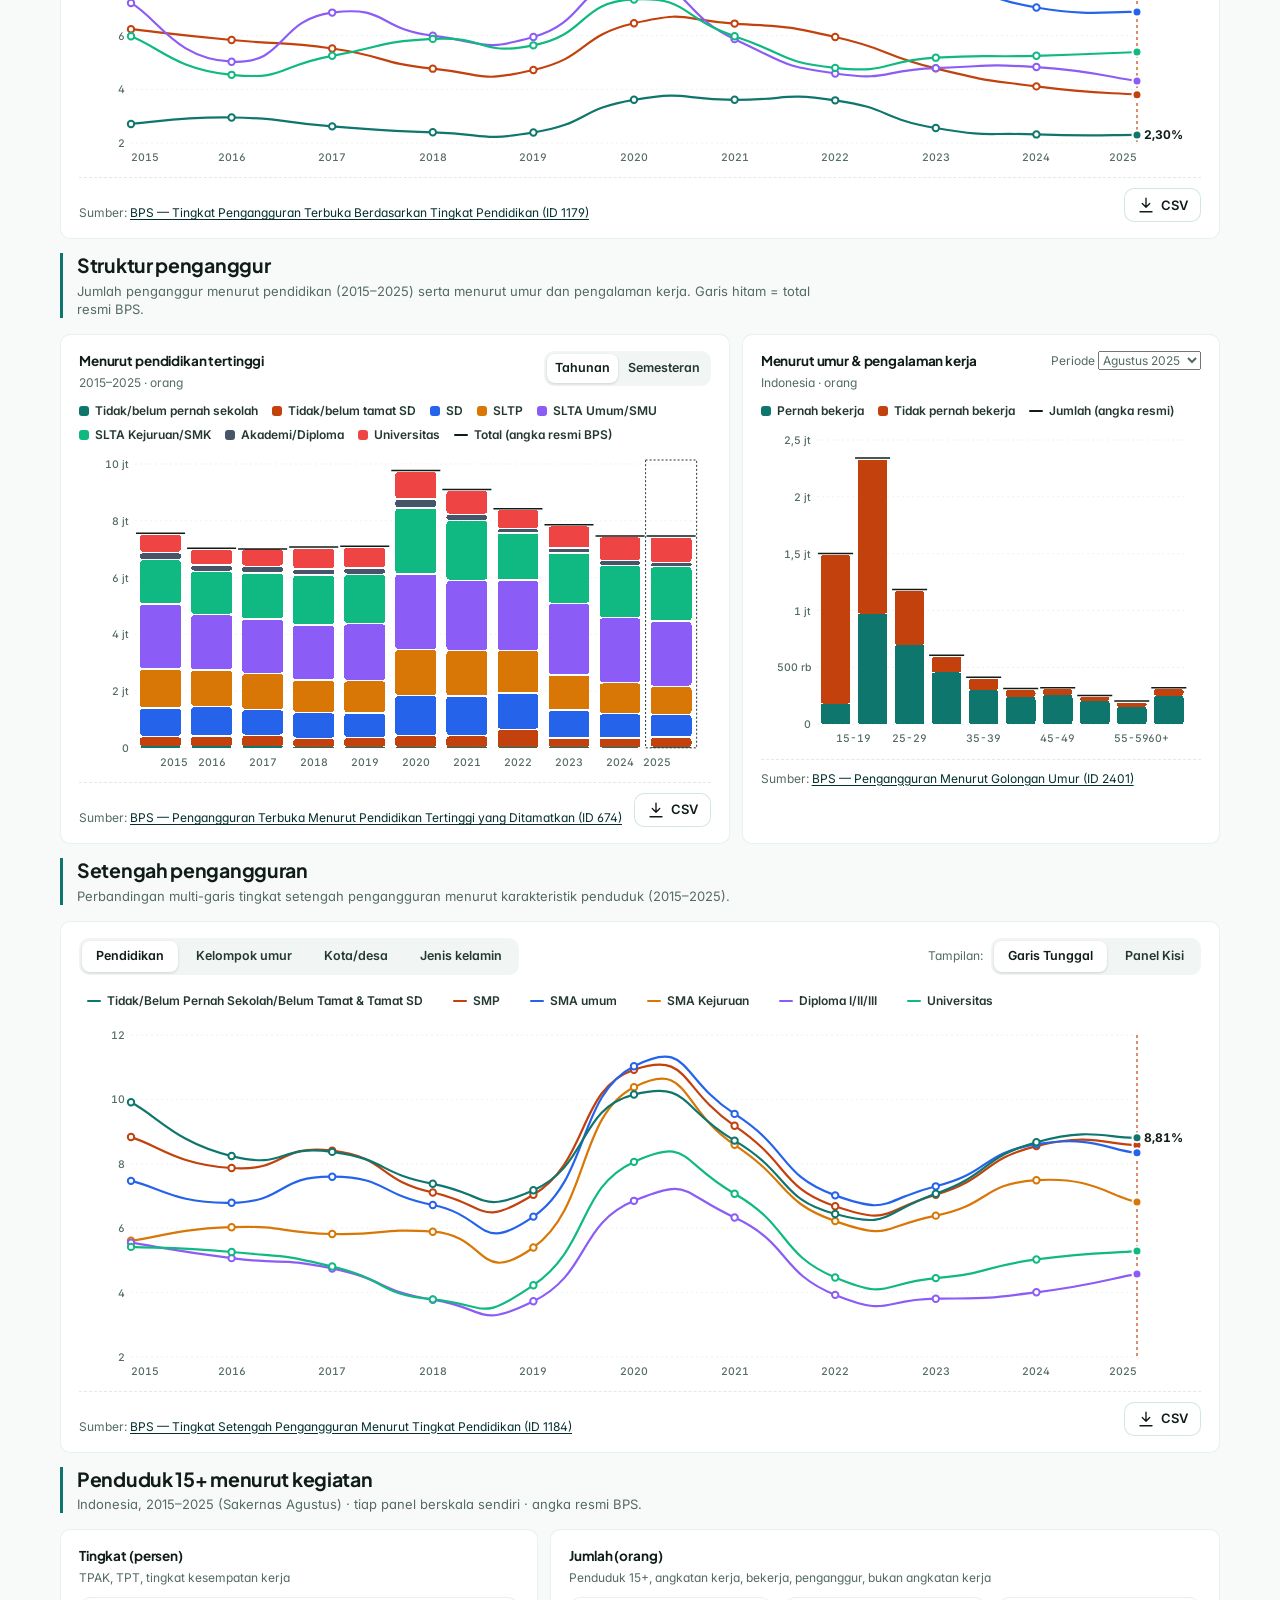
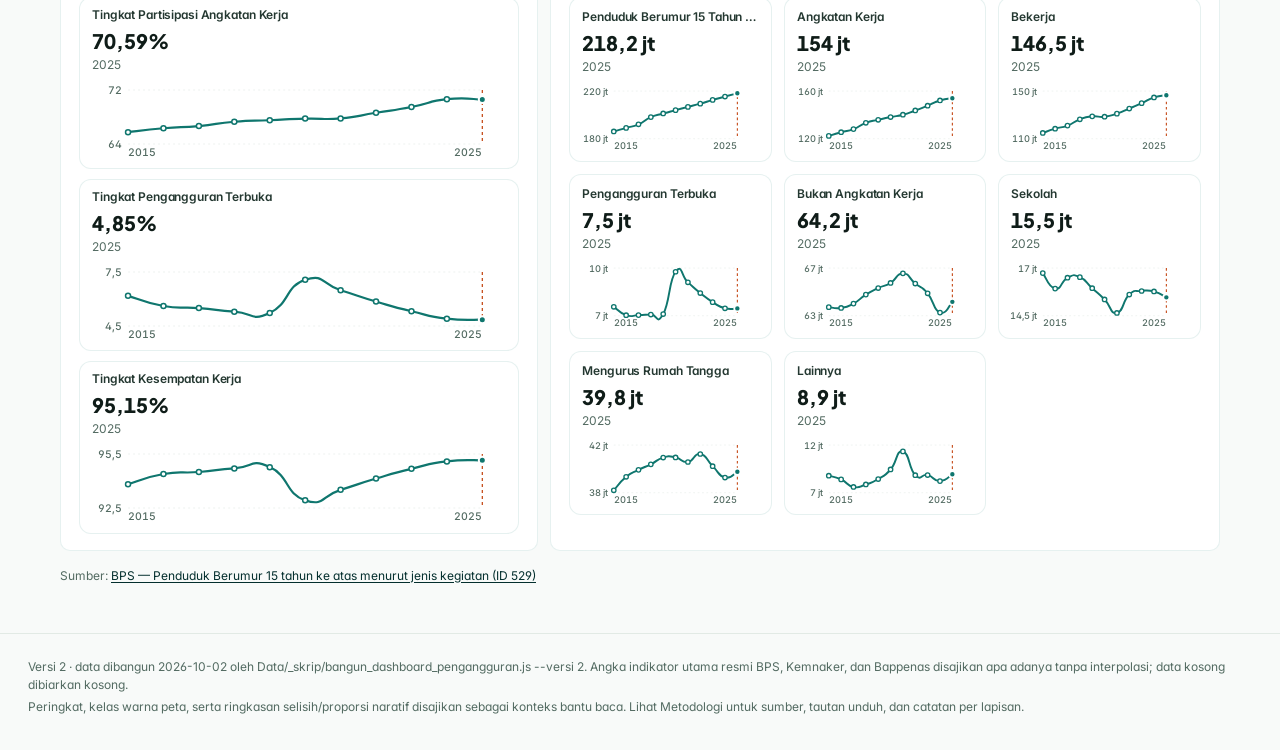
==== commit 5ccf160c: "feat(informasi): rename insight tab to Informasi and add toggle between Insight and Milestone" ====
--- a/v2.html
+++ b/v2.html
@@ -31,7 +31,7 @@
     <button role="tab" data-page="peta" title="Peta Spasial (P)"><svg class="ikon" viewBox="0 0 24 24"><path d="M9 4 3 6v14l6-2 6 2 6-2V4l-6 2-6-2zM9 4v14M15 6v14"/></svg><span class="tx">Peta</span></button>
     <button role="tab" data-page="profil" title="Profil Wilayah &amp; Nasional (R)"><svg class="ikon" viewBox="0 0 24 24"><path d="M4 20V10M10 20V4M16 20v-7M22 20H2"/></svg><span class="tx">Profil Wilayah</span></button>
     <button role="tab" data-page="sasaran" title="Sasaran RPJMN (S)"><svg class="ikon" viewBox="0 0 24 24"><circle cx="12" cy="12" r="9"/><circle cx="12" cy="12" r="5"/><circle cx="12" cy="12" r="1.5"/></svg><span class="tx">Sasaran RPJMN</span></button>
-    <button role="tab" data-page="insight" title="Cerita &amp; Wawasan Data (I)"><svg class="ikon" viewBox="0 0 24 24"><path d="M12 2a7 7 0 0 1 4 12.7V17a1 1 0 0 1-1 1H9a1 1 0 0 1-1-1v-2.3A7 7 0 0 1 12 2zM9 21h6"/></svg><span class="tx">Insight</span></button>
+    <button role="tab" data-page="insight" title="Informasi, Cerita &amp; Milestone (I)"><svg class="ikon" viewBox="0 0 24 24"><path d="M12 2a7 7 0 0 1 4 12.7V17a1 1 0 0 1-1 1H9a1 1 0 0 1-1-1v-2.3A7 7 0 0 1 12 2zM9 21h6"/></svg><span class="tx">Informasi</span></button>
     <button role="tab" data-page="metode" title="Metodologi &amp; Unduh Data (M)"><svg class="ikon" viewBox="0 0 24 24"><path d="M4 19.5A2.5 2.5 0 0 1 6.5 17H20M6.5 2H20v20H6.5A2.5 2.5 0 0 1 4 19.5v-15A2.5 2.5 0 0 1 6.5 2z"/></svg><span class="tx">Metodologi</span></button>
   </nav>
   <div class="nav-aksi" style="display:flex;align-items:center;gap:8px">
--- a/v2_theme.css
+++ b/v2_theme.css
@@ -29,7 +29,7 @@
   --accent-soft: #e6f4f2;
   --accent-2: #c2410c;
   --accent-2-soft: #ffedd5;
-  --context: #6b857a;
+  --context: #2563eb;
 
   /* Data Choropleth Peta (7 Langkah Sekuensial Emerald) */
   --stroke-map: #ffffff;
@@ -122,7 +122,7 @@
     --accent-soft: rgba(45, 212, 191, 0.16);
     --accent-2: #fb923c;
     --accent-2-soft: rgba(251, 146, 60, 0.16);
-    --context: #6e8a81;
+    --context: #60a5fa;
 
     --stroke-map: #071311;
     --sea: #050e0c;
@@ -184,7 +184,7 @@
   --accent-soft: rgba(45, 212, 191, 0.16);
   --accent-2: #fb923c;
   --accent-2-soft: rgba(251, 146, 60, 0.16);
-  --context: #6e8a81;
+  --context: #60a5fa;
 
   --stroke-map: #071311;
   --sea: #050e0c;
--- a/v2_layout.css
+++ b/v2_layout.css
@@ -290,16 +290,104 @@
   z-index: 2;
 }
 
-/* Jika hanya ada 2 kartu KPI (pada level Kab/Kota), pertahankan ukuran normal dan pusatkan (center) */
-.kpi-profil-kisi.kpi-count-2 {
+/* Penataan Kartu KPI Profil Wilayah: Lebih Compact & Terpusat (Center) */
+.kpi-profil-kisi {
   display: flex !important;
   justify-content: center !important;
-  gap: 16px !important;
-}
-
+  align-items: stretch !important;
+  gap: 14px !important;
+  max-width: 980px !important;
+  margin: 16px auto 16px !important;
+}
+
+/* Penataan Kartu KPI Nasional: 1 Baris (1 Row) & Compact */
+.kpi-nasional-kisi {
+  display: grid !important;
+  grid-template-columns: repeat(5, minmax(0, 1fr)) !important;
+  gap: 10px !important;
+  max-width: 1200px !important;
+  margin: 16px auto 18px !important;
+  align-items: stretch !important;
+}
+
+.kpi-nasional-kisi > .kpi {
+  padding: 10px 12px 8px !important;
+  min-width: 0 !important;
+}
+
+.kpi-nasional-kisi > .kpi .atas {
+  font-size: 11px !important;
+}
+
+.kpi-nasional-kisi > .kpi .atas .bulat {
+  width: 20px !important;
+  height: 20px !important;
+}
+
+.kpi-nasional-kisi > .kpi .atas .bulat .ikon {
+  width: 14px !important;
+  height: 14px !important;
+}
+
+.kpi-nasional-kisi > .kpi .val {
+  font-size: 18px !important;
+  margin: 3px 0 1px !important;
+}
+
+.kpi-nasional-kisi > .kpi .per {
+  font-size: 10px !important;
+  white-space: nowrap !important;
+  overflow: hidden !important;
+  text-overflow: ellipsis !important;
+}
+
+.kpi-nasional-kisi > .kpi-rentang-gabung {
+  padding: 8px 10px !important;
+  gap: 6px !important;
+}
+
+.kpi-nasional-kisi > .kpi-rentang-gabung .val {
+  font-size: 15.5px !important;
+}
+
+.kpi-nasional-kisi > .kpi svg {
+  margin-top: 3px !important;
+  height: 22px !important;
+}
+
+.kpi-nasional-kisi .kpi-delta-pill {
+  font-size: 9.5px !important;
+  padding: 1px 6px !important;
+  margin-top: 3px !important;
+  white-space: nowrap !important;
+  overflow: hidden !important;
+  text-overflow: ellipsis !important;
+  max-width: 100% !important;
+}
+
+@media (max-width: 1050px) {
+  .kpi-nasional-kisi {
+    grid-template-columns: repeat(3, minmax(0, 1fr)) !important;
+  }
+}
+@media (max-width: 680px) {
+  .kpi-nasional-kisi {
+    grid-template-columns: repeat(2, minmax(0, 1fr)) !important;
+  }
+}
+
+.kpi-profil-kisi > .kpi {
+  flex: 1 1 0 !important;
+  max-width: 310px !important;
+  min-width: 240px !important;
+  padding: 10px 14px 8px !important;
+  box-sizing: border-box !important;
+}
+
+/* Jika hanya 2 kartu (pada level Kab/Kota) */
 .kpi-profil-kisi.kpi-count-2 > .kpi {
-  width: min(380px, calc(50% - 8px)) !important;
-  flex: 0 1 380px !important;
+  max-width: 360px !important;
+  flex: 0 1 360px !important;
 }
 
 .kpi {
@@ -316,8 +404,8 @@
   display: flex;
   flex-direction: column;
   justify-content: space-between;
-  padding: 10px 14px;
-  gap: 8px;
+  padding: 8px 12px;
+  gap: 6px;
 }
 
 .kpi.kpi-rentang-gabung.kpi-rentang-horiz {
@@ -334,13 +422,17 @@
   justify-content: center;
   min-width: 0;
   cursor: pointer;
-  padding: 4px 6px;
+  padding: 3px 5px;
   border-radius: 6px;
   transition: background 0.15s ease;
 }
 
 .kpi-sub-item:hover {
   background: var(--surface-2);
+}
+
+.kpi-sub-item svg {
+  margin-top: 2px !important;
 }
 
 .kpi-divider-vert {
@@ -356,9 +448,9 @@
   width: 100%;
   height: 1px;
   background: var(--border, #cbd5e1);
-  margin: 2px 0;
+  margin: 1px 0;
   flex: none;
-  opacity: 0.8;
+  opacity: 0.7;
 }
 
 .kpi:hover {
@@ -375,34 +467,40 @@
 }
 
 .kpi .atas .bulat {
-  width: 20px;
-  height: 20px;
+  width: 18px;
+  height: 18px;
   border-radius: 5px;
   background: var(--surface-2);
   color: var(--accent);
 }
 
+.kpi .atas .bulat .ikon {
+  width: 13px !important;
+  height: 13px !important;
+}
+
 .kpi .val {
-  font-size: 17px;
+  font-size: 16px;
   font-weight: 800;
   letter-spacing: -0.01em;
   color: var(--ink);
-  margin: 3px 0 1px;
+  margin: 2px 0 0;
+  line-height: 1.15;
 }
 
 .kpi .per {
-  font-size: 10px;
+  font-size: 9.5px;
   color: var(--muted);
-  line-height: 1.3;
+  line-height: 1.25;
 }
 
 .kpi .peringkat-lencana {
-  margin-top: 3px;
+  margin-top: 2px;
 }
 
 .kpi .peringkat-lencana .lencana {
-  font-size: 10px;
-  padding: 1px 6px;
+  font-size: 9.5px;
+  padding: 1px 5px;
 }
 
 /* Kartu KPI Ringkas (Compact) di Halaman Sasaran RPJMN */
@@ -1091,6 +1189,16 @@
   display: flex;
   align-items: center;
   gap: 10px;
+}
+
+/* Hilangkan kotak hitam default outline/focus browser saat mengklik path peta */
+.peta path.w,
+.peta path.w:focus,
+.peta path.w:focus-visible,
+.peta-host svg.peta:focus,
+.peta-host:focus {
+  outline: none !important;
+  -webkit-tap-highlight-color: transparent !important;
 }
 
 /* 7.1 Floating Sticky Wilayah Bar */
@@ -2657,7 +2765,7 @@
 }
 
 /* =====================================================================
-   9. Warna Identitas Berbeda untuk Setiap Lapisan Peta (Multi-Palette Choropleth)
+   9. Warna Identitas Berbeda untuk Setiap Lapisan Peta (Multi-Palette Choropleth & Panel)
    ===================================================================== */
 .rel .lap button {
   transition: background-color 0.15s ease, color 0.15s ease, border-color 0.15s ease;
@@ -2685,15 +2793,89 @@
   color: #ffffff !important;
   box-shadow: 0 2px 6px rgba(0, 0, 0, 0.18);
 }
+
+/* Penyelarasan Garis Sorot Peta yang Bersih & Elegan (Menggantikan Kotak/Garis Tebal Hitam) */
+.peta .sorot .sel-luar {
+  stroke: var(--lap-color, var(--accent)) !important;
+  stroke-width: 2.8 !important;
+}
+
+.peta .sorot .sel-dalam {
+  stroke: #ffffff !important;
+  stroke-width: 1.2 !important;
+}
+
+.peta .sorot .prov-batas {
+  stroke: var(--lap-color, var(--accent)) !important;
+  stroke-width: 1.5 !important;
+  stroke-dasharray: 4 3 !important;
+  opacity: 0.8 !important;
+}
+
+/* Penyelarasan Warna Identitas Lapisan pada Panel Analisis */
+#panel {
+  border-top: 3px solid var(--lap-color, var(--accent)) !important;
+}
+
+#page-peta .sorot-kartu {
+  background: linear-gradient(135deg, var(--lap-soft, var(--accent-soft)), transparent 85%), var(--surface) !important;
+  border-left: 4px solid var(--lap-color, var(--accent)) !important;
+}
+
+#page-peta .sorot-kartu .val {
+  color: var(--lap-color, var(--accent-ink)) !important;
+}
+
+#page-peta .sorot-kartu .lbl {
+  color: var(--ink-2) !important;
+}
+
+#page-peta .dua-kotak .kotak-ekstrem.klik:hover,
+#page-peta .dua-kotak .kotak-ekstrem.klik:focus-visible {
+  border-color: var(--lap-color, var(--accent)) !important;
+  background: var(--lap-soft, var(--accent-soft)) !important;
+}
+
+#page-peta .dua-kotak .kotak-ekstrem .lbl {
+  color: var(--lap-color, var(--accent)) !important;
+}
+
 #page-peta .peringkat li .batang {
   background: var(--lap-soft, var(--accent-soft)) !important;
 }
+
 #page-peta .peringkat li.sel {
+  background: var(--lap-soft, var(--accent-soft)) !important;
   border-color: var(--lap-color, var(--accent)) !important;
 }
-#page-peta .sorot-kartu {
-  border-left: 3.5px solid var(--lap-color, var(--accent)) !important;
-}
+
+#page-peta .peringkat li.sel .no {
+  background: var(--lap-color, var(--accent)) !important;
+  color: #ffffff !important;
+}
+
+#page-peta .panel .btn.utama {
+  background: var(--lap-color, var(--accent)) !important;
+  border-color: var(--lap-color, var(--accent)) !important;
+  color: #ffffff !important;
+}
+
+#page-peta .panel .lencana.biru {
+  background: var(--lap-soft, var(--accent-soft)) !important;
+  color: var(--lap-color, var(--accent-ink)) !important;
+}
+
+#page-peta .panel .bagian-jdl {
+  color: var(--lap-color, var(--muted)) !important;
+  border-bottom: 1.5px solid var(--lap-soft, rgba(0, 0, 0, 0.06));
+  padding-bottom: 2px;
+}
+
+#page-peta .panel .cari input:focus {
+  border-color: var(--lap-color, var(--accent)) !important;
+  box-shadow: 0 0 0 2px var(--lap-soft, rgba(15, 118, 110, 0.2)) !important;
+}
+
 #page-peta .waktu .putar {
   background: var(--lap-color, var(--accent)) !important;
 }
@@ -2703,3 +2885,147 @@
 
 
 
+
+
+/* =====================================================================
+   PENYESUAIAN TAMPILAN RESPONSIVE & PRESISI TINGGI (5 PERMINTAAN USER)
+   ===================================================================== */
+
+/* 1. Gambar 1: Tingkat (persen) di Section 5 kegiatan penduduk dibuat 3 baris bertumpuk (3 rows) */
+.kisi-5-7 > .card:first-child .kecil-banyak {
+  grid-template-columns: 1fr !important;
+  gap: 10px !important;
+}
+.kisi-5-7 > .card:first-child .kecil-banyak > div {
+  padding: 8px 12px 6px !important;
+}
+
+/* 2. Gambar 2: Maksimalkan peta provinsi di tren & sebaran agar minim whitespace */
+.kisi-tren-sebaran .peta-mini {
+  height: 300px !important;
+  flex: 1 1 300px !important;
+}
+.kisi-tren-sebaran > .card:last-child {
+  justify-content: space-between !important;
+}
+
+/* 3. Gambar 3: Perbesar font legenda peta spasial */
+.legenda-apung,
+.legenda-mini {
+  font-size: 13.5px !important;
+}
+.legenda-apung .jdl,
+.legenda-mini .jdl {
+  font-size: 14.5px !important;
+  font-weight: 800 !important;
+  margin-bottom: 8px !important;
+}
+.legenda-apung .skala i,
+.legenda-mini .skala i {
+  height: 14px !important;
+}
+.legenda-apung .skala small,
+.legenda-mini .skala small {
+  font-size: 12px !important;
+  font-weight: 700 !important;
+  color: var(--ink-2) !important;
+}
+.legenda-apung .ket,
+.legenda-mini .ket {
+  font-size: 12px !important;
+  line-height: 1.4 !important;
+  color: var(--ink-2) !important;
+}
+
+/* 4. Gambar 4: Panjangkan batang horizontal dengan alokasi kolom nama lebih ringkas */
+.bars {
+  grid-template-columns: minmax(110px, 160px) minmax(0, 1fr) max-content !important;
+  gap: 8px 16px !important;
+}
+.kisi-kabkota .bars {
+  grid-template-columns: minmax(130px, 175px) minmax(0, 1fr) max-content !important;
+  gap: 10px 18px !important;
+}
+.kisi-kabkota .bars .nm {
+  font-size: 13px !important;
+}
+
+/* 5. Gambar 5: Buatkan kontras agar garis acuan/realisasi titik-titik terlihat jelas */
+.bars .ref {
+  border-left: 2.5px dotted #0f172a !important;
+  box-shadow: 0 0 0 1px rgba(255, 255, 255, 0.85) !important;
+  z-index: 5 !important;
+  opacity: 1 !important;
+}
+:root[data-theme="dark"] .bars .ref {
+  border-left: 2.5px dotted #ffffff !important;
+  box-shadow: 0 0 0 1px rgba(0, 0, 0, 0.85) !important;
+}
+.legend-ref {
+  font-size: 12.5px !important;
+  font-weight: 700 !important;
+  color: var(--ink) !important;
+}
+.legend-ref i {
+  border-left: 2.5px dotted #0f172a !important;
+  height: 14px !important;
+}
+:root[data-theme="dark"] .legend-ref i {
+  border-left-color: #ffffff !important;
+}
+
+
+/* =====================================================================
+   PENYESUAIAN LEBAR LEGENDA MAP & TINGGI KARTU GRAFIK GARIS
+   ===================================================================== */
+
+/* 1. Gambar 3: Panjang/lebar legenda samakan dengan lebar container/map */
+.peta-kolom {
+  width: 100% !important;
+  display: flex !important;
+  flex-direction: column !important;
+}
+
+.peta-kolom .legenda-mini,
+.kisi-kabkota .legenda-mini,
+.kisi-tren-sebaran .legenda-mini {
+  width: 100% !important;
+  max-width: 100% !important;
+  box-sizing: border-box !important;
+}
+
+.peta-kolom .legenda-mini .skala,
+.kisi-kabkota .legenda-mini .skala,
+.kisi-tren-sebaran .legenda-mini .skala {
+  width: 100% !important;
+  display: flex !important;
+}
+
+.peta-kolom .legenda-mini .skala span,
+.kisi-kabkota .legenda-mini .skala span,
+.kisi-tren-sebaran .legenda-mini .skala span {
+  flex: 1 1 0 !important;
+  min-width: 0 !important;
+}
+
+.peta-kolom .legenda-mini .skala i,
+.kisi-kabkota .legenda-mini .skala i,
+.kisi-tren-sebaran .legenda-mini .skala i {
+  width: 100% !important;
+}
+
+/* 2. Gambar 4: Chart height sama dengan border (hilangkan whitespace bawah) */
+.kisi-2 > .card {
+  height: 100% !important;
+}
+
+.kisi-2 > .card > div:has(> svg.chart) {
+  flex: 1 1 auto !important;
+  display: flex !important;
+  flex-direction: column !important;
+  justify-content: flex-end !important;
+}
+
+.kisi-2 > .card > div:has(> svg.chart) > svg.chart {
+  margin-top: auto !important;
+}
--- a/v2_minimalist_map.css
+++ b/v2_minimalist_map.css
@@ -19,6 +19,15 @@
 }
 
 /* 2. Label Peta Lebih Halus & Tidak Menutupi Daratan */
+.peta path.w,
+.peta path.w:focus,
+.peta path.w:focus-visible,
+.peta-host svg:focus,
+.peta-host:focus {
+  outline: none !important;
+  -webkit-tap-highlight-color: transparent !important;
+}
+
 .label-lapis text {
   font-size: 10.5px !important;
   font-weight: 600;
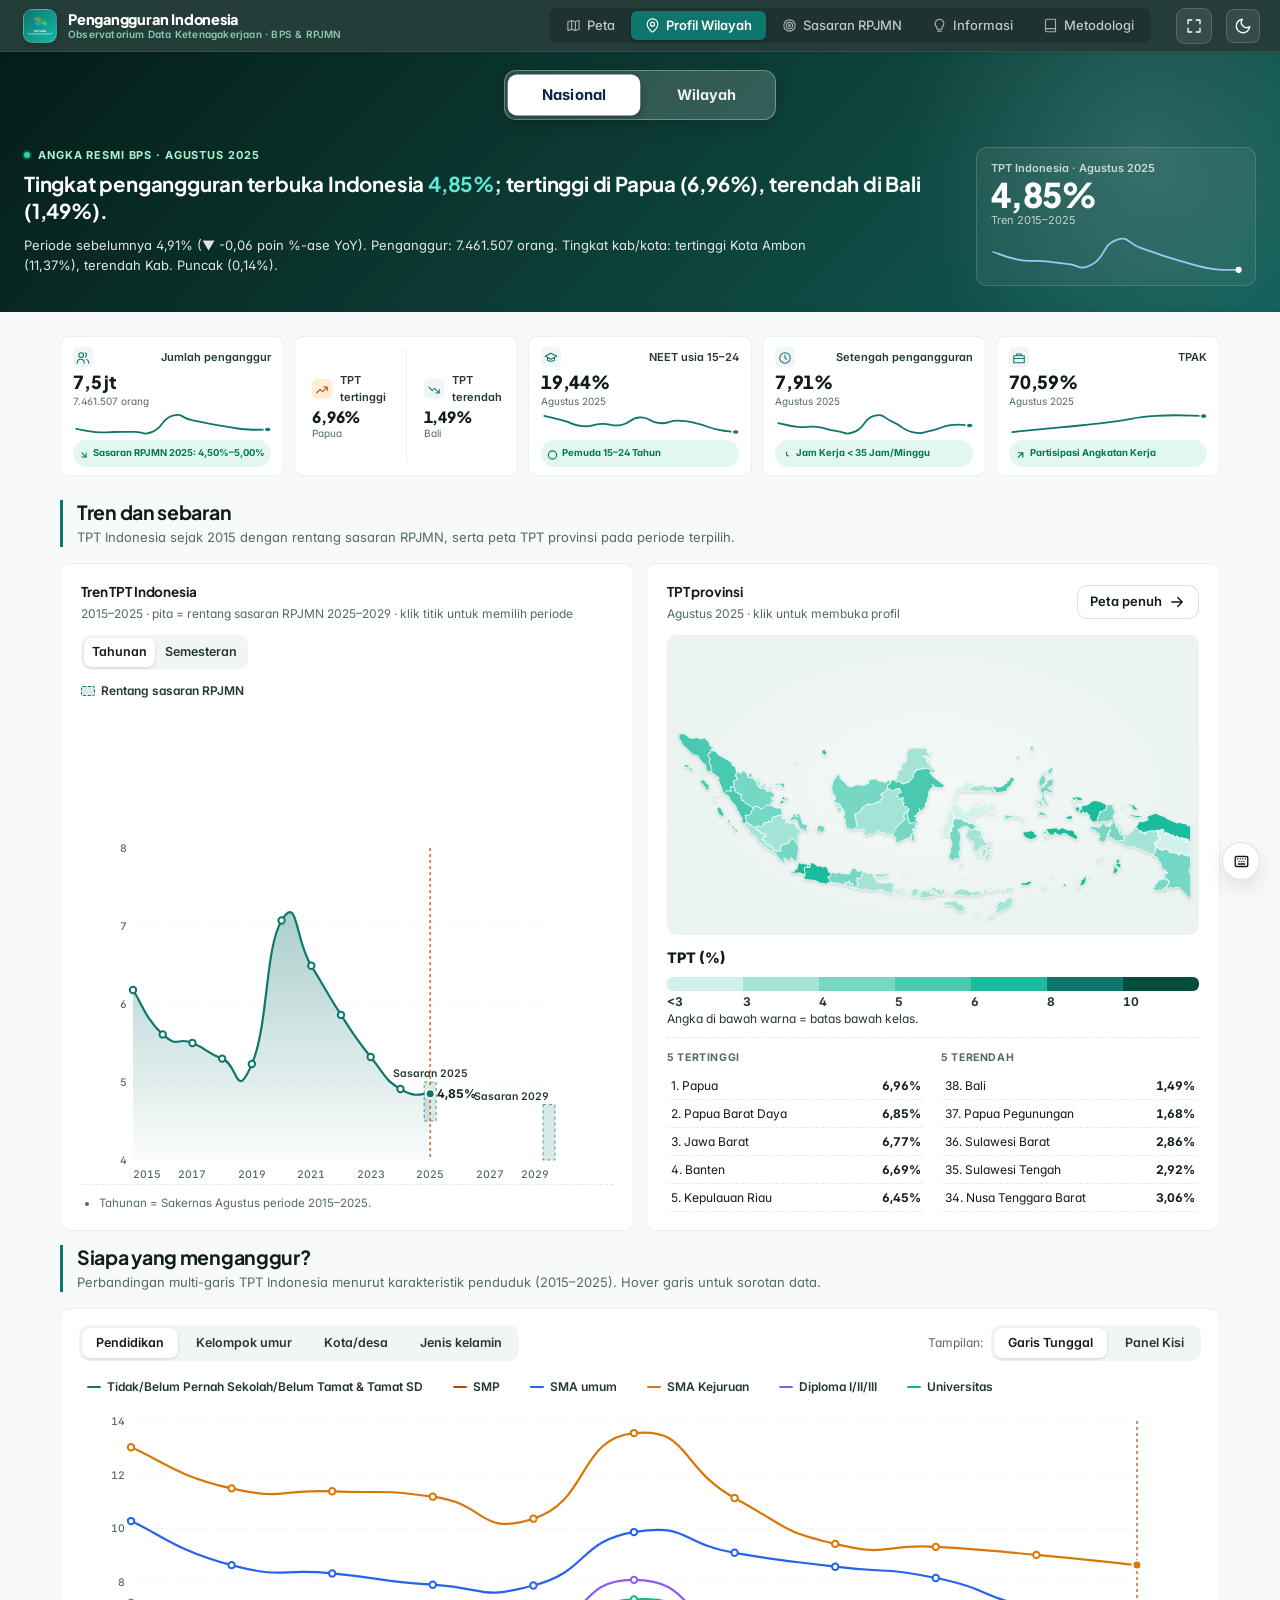
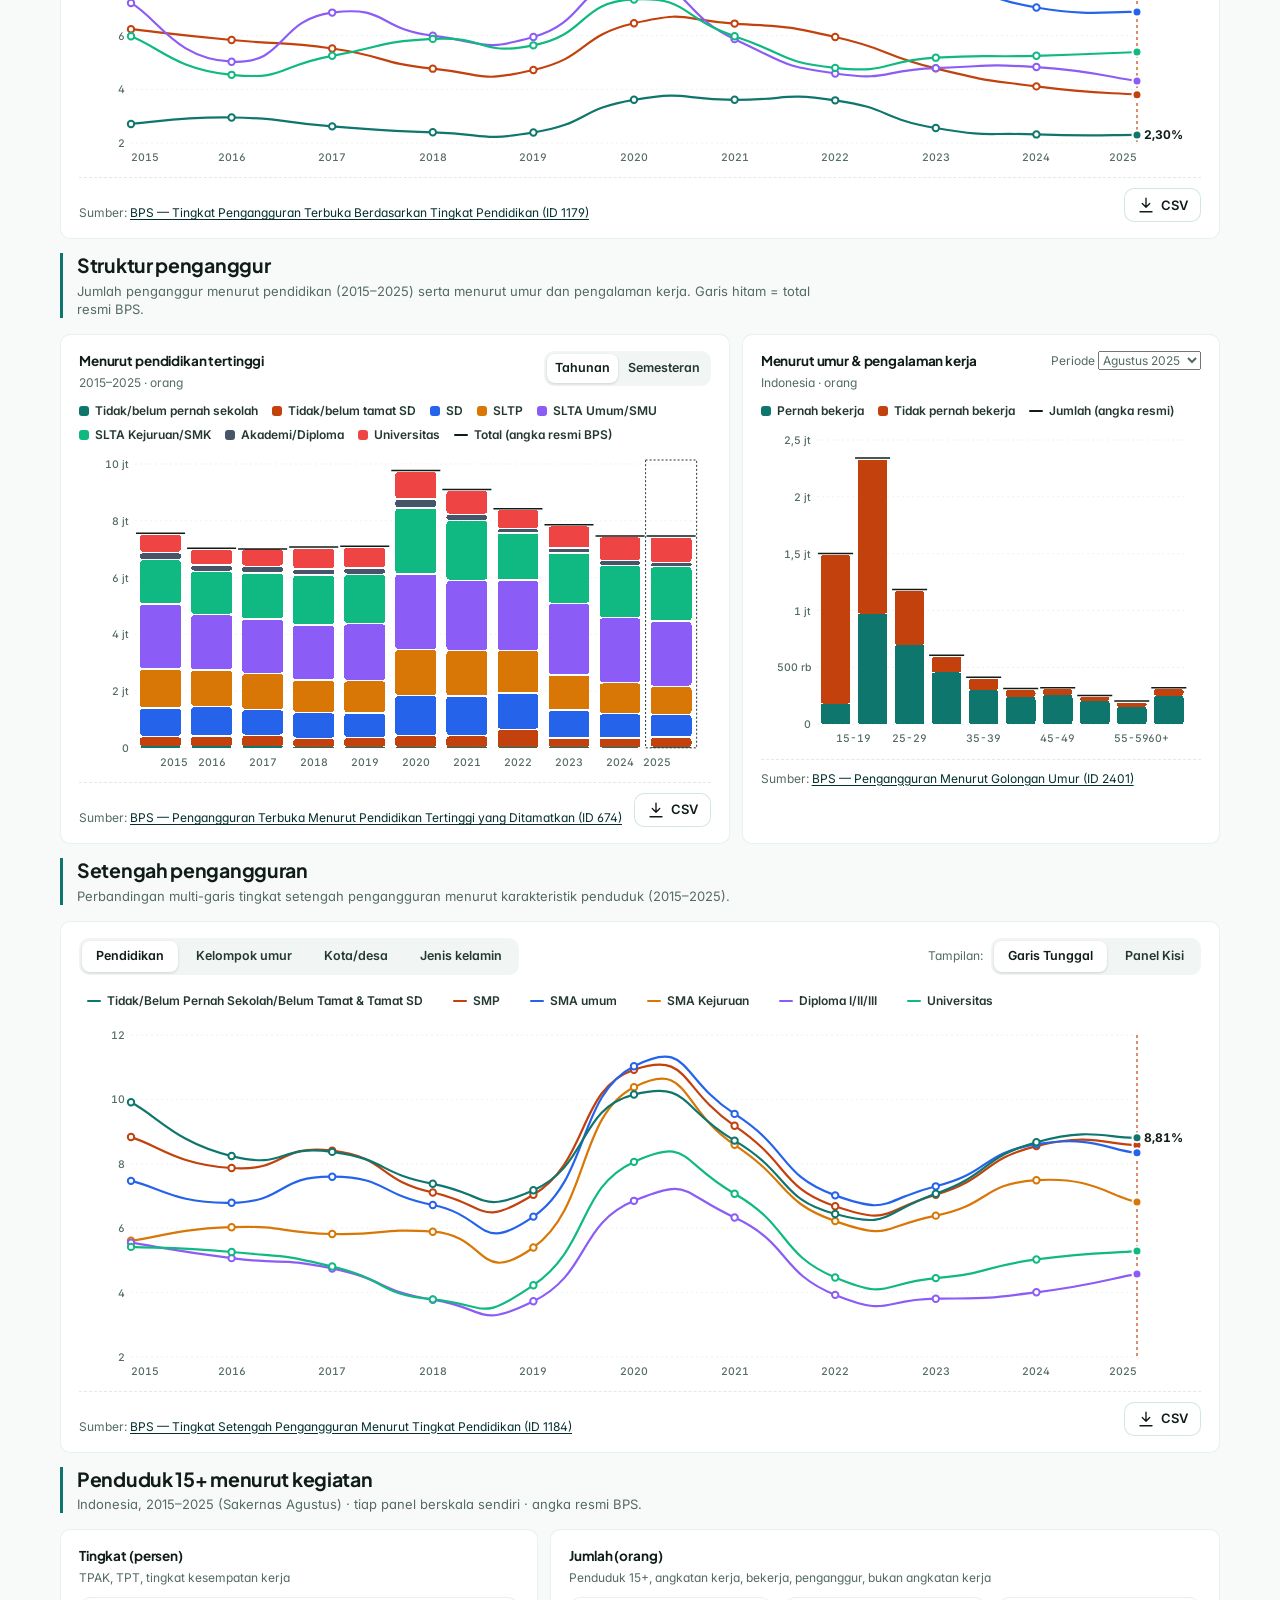
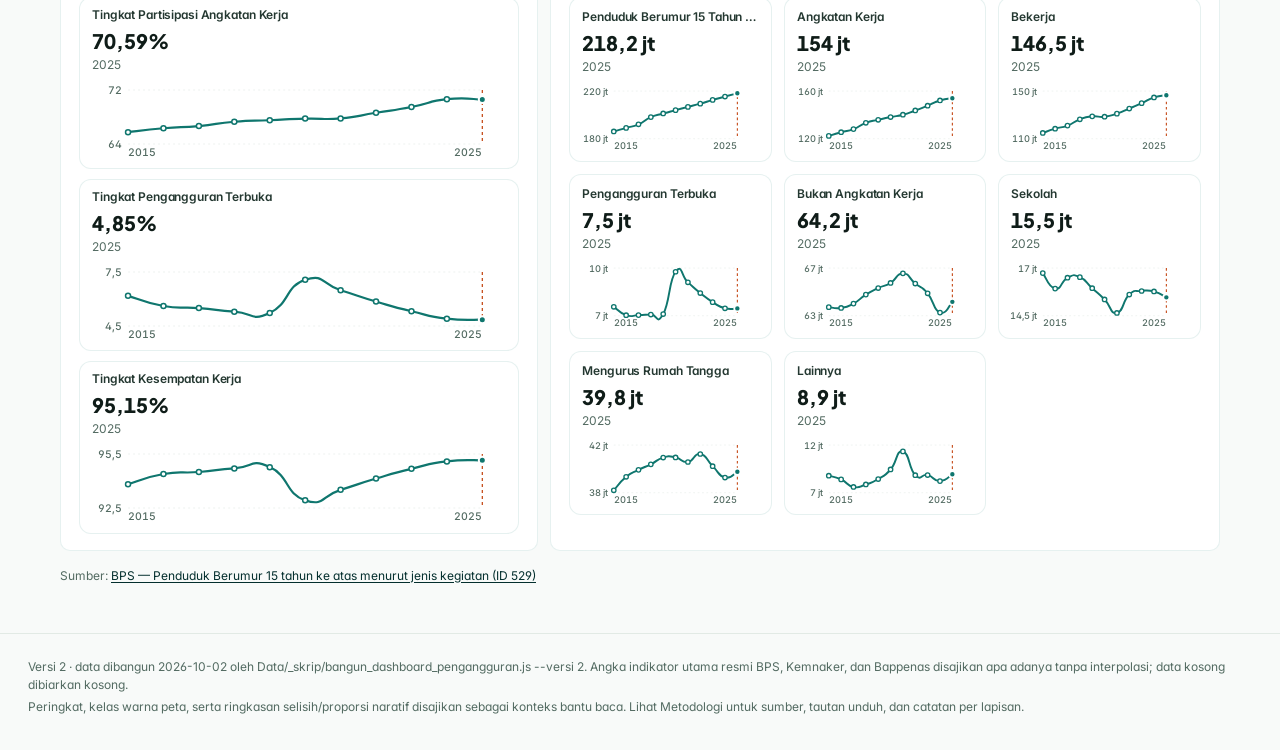
==== commit 95f26857: "fix(ui): remove quick nav pills, adjust milestone chart height and header spacing, and update Profil" ====
--- a/v2.html
+++ b/v2.html
@@ -29,7 +29,7 @@
   </a>
   <nav class="tabs" role="tablist" aria-label="Halaman">
     <button role="tab" data-page="peta" title="Peta Spasial (P)"><svg class="ikon" viewBox="0 0 24 24"><path d="M9 4 3 6v14l6-2 6 2 6-2V4l-6 2-6-2zM9 4v14M15 6v14"/></svg><span class="tx">Peta</span></button>
-    <button role="tab" data-page="profil" title="Profil Wilayah &amp; Nasional (R)"><svg class="ikon" viewBox="0 0 24 24"><path d="M4 20V10M10 20V4M16 20v-7M22 20H2"/></svg><span class="tx">Profil Wilayah</span></button>
+    <button role="tab" data-page="profil" title="Profil Wilayah &amp; Nasional (R)"><svg class="ikon" viewBox="0 0 24 24"><path d="M20 10c0 6-8 12-8 12s-8-6-8-12a8 8 0 0 1 16 0Z"/><circle cx="12" cy="10" r="3"/></svg><span class="tx">Profil Wilayah</span></button>
     <button role="tab" data-page="sasaran" title="Sasaran RPJMN (S)"><svg class="ikon" viewBox="0 0 24 24"><circle cx="12" cy="12" r="9"/><circle cx="12" cy="12" r="5"/><circle cx="12" cy="12" r="1.5"/></svg><span class="tx">Sasaran RPJMN</span></button>
     <button role="tab" data-page="insight" title="Informasi, Cerita &amp; Milestone (I)"><svg class="ikon" viewBox="0 0 24 24"><path d="M12 2a7 7 0 0 1 4 12.7V17a1 1 0 0 1-1 1H9a1 1 0 0 1-1-1v-2.3A7 7 0 0 1 12 2zM9 21h6"/></svg><span class="tx">Informasi</span></button>
     <button role="tab" data-page="metode" title="Metodologi &amp; Unduh Data (M)"><svg class="ikon" viewBox="0 0 24 24"><path d="M4 19.5A2.5 2.5 0 0 1 6.5 17H20M6.5 2H20v20H6.5A2.5 2.5 0 0 1 4 19.5v-15A2.5 2.5 0 0 1 6.5 2z"/></svg><span class="tx">Metodologi</span></button>
--- a/v2_layout.css
+++ b/v2_layout.css
@@ -3029,3 +3029,517 @@
 .kisi-2 > .card > div:has(> svg.chart) > svg.chart {
   margin-top: auto !important;
 }
+
+
+/* =====================================================================
+   DESAIN VISUAL HALAMAN MILESTONE & KEJADIAN MAKRO (2015–2026)
+   ===================================================================== */
+
+.ms-container {
+  max-width: 1180px !important;
+  margin: 0 auto !important;
+  padding: 28px 20px 64px !important;
+}
+
+/* 1. Kartu Ringkasan 4 Fase Kunci */
+.ms-summary-grid {
+  display: grid;
+  grid-template-columns: repeat(4, minmax(0, 1fr));
+  gap: 14px;
+  margin-bottom: 22px;
+}
+
+.ms-stat-card {
+  background: var(--surface);
+  border: 1px solid var(--border);
+  border-radius: 14px;
+  padding: 14px 16px;
+  display: flex;
+  flex-direction: column;
+  gap: 4px;
+  box-shadow: var(--shadow-1);
+  transition: transform 0.18s ease, border-color 0.18s ease;
+}
+
+.ms-stat-card:hover {
+  transform: translateY(-2px);
+  border-color: var(--border-2);
+}
+
+.ms-stat-lbl {
+  font-size: 11.5px;
+  font-weight: 700;
+  text-transform: uppercase;
+  letter-spacing: 0.05em;
+  color: var(--muted);
+}
+
+.ms-stat-val {
+  font-family: var(--font-d);
+  font-size: 24px;
+  font-weight: 800;
+  line-height: 1.15;
+  font-variant-numeric: tabular-nums;
+}
+
+.ms-stat-sub {
+  font-size: 12px;
+  color: var(--ink-2);
+  line-height: 1.35;
+}
+
+/* 2. Kartu Grafik Interaktif Trajektori Milestone */
+.ms-chart-card {
+  padding: 20px 22px !important;
+  margin-bottom: 32px !important;
+  border-radius: 16px !important;
+  border: 1px solid var(--border-2) !important;
+  background: var(--surface) !important;
+}
+
+.ms-chart-card .card-head h2 {
+  font-size: 16.5px !important;
+  font-weight: 800 !important;
+  color: var(--ink);
+  margin: 0 0 4px 0;
+}
+
+.ms-chart-card .card-head .sub {
+  font-size: 12.5px;
+  color: var(--muted);
+  margin: 0;
+}
+
+.ms-chart-box {
+  width: 100%;
+  height: 290px;
+  margin: 12px 0 10px;
+}
+
+.ms-chart-node circle {
+  transition: r 0.18s ease, stroke-width 0.18s ease;
+}
+
+.ms-chart-node:hover circle {
+  r: 8px;
+  stroke-width: 3px;
+}
+
+.ms-Quick-Nav {
+  display: flex;
+  flex-wrap: wrap;
+  gap: 8px;
+  padding-top: 12px;
+  border-top: 1px dashed var(--grid);
+}
+
+.ms-pill {
+  display: inline-flex;
+  align-items: center;
+  gap: 6px;
+  padding: 5px 11px;
+  border-radius: 999px;
+  background: var(--surface-2);
+  border: 1px solid var(--border);
+  text-decoration: none !important;
+  font-size: 12px;
+  color: var(--ink-2);
+  transition: all 0.16s ease;
+}
+
+.ms-pill:hover,
+.ms-pill.aktif {
+  background: var(--accent-soft);
+  border-color: var(--ms-c, var(--accent));
+  color: var(--ink);
+  transform: translateY(-1px);
+}
+
+.ms-pill-yr {
+  font-weight: 800;
+  color: var(--ink);
+}
+
+.ms-pill-tpt {
+  font-variant-numeric: tabular-nums;
+  font-weight: 600;
+  color: var(--ms-c, var(--accent));
+}
+
+/* 3. Linimasa Kronologis Vertikal */
+.ms-timeline {
+  display: flex;
+  flex-direction: column;
+  gap: 22px;
+  position: relative;
+}
+
+.ms-item {
+  display: grid;
+  grid-template-columns: 48px minmax(0, 1fr);
+  gap: 16px;
+  scroll-margin-top: 84px;
+}
+
+.ms-marker {
+  display: flex;
+  flex-direction: column;
+  align-items: center;
+}
+
+.ms-dot {
+  width: 38px;
+  height: 38px;
+  border-radius: 50%;
+  background: var(--surface);
+  border: 3px solid var(--ms-accent, var(--accent));
+  color: var(--ms-accent, var(--accent));
+  display: grid;
+  place-items: center;
+  font-family: var(--font-d);
+  font-weight: 800;
+  font-size: 14px;
+  box-shadow: 0 0 0 4px var(--surface-2);
+  z-index: 2;
+  flex-shrink: 0;
+}
+
+.ms-line {
+  width: 2.5px;
+  flex: 1 1 auto;
+  background: linear-gradient(to bottom, var(--ms-accent, var(--accent)), var(--border));
+  margin-top: 6px;
+  border-radius: 2px;
+  opacity: 0.45;
+}
+
+.ms-item:last-child .ms-line {
+  display: none;
+}
+
+.ms-card {
+  background: var(--surface);
+  border: 1px solid var(--border);
+  border-left: 4px solid var(--ms-accent, var(--accent));
+  border-radius: 16px;
+  padding: 20px 24px;
+  box-shadow: var(--shadow-1);
+  transition: transform 0.2s ease, box-shadow 0.2s ease, border-color 0.2s ease;
+}
+
+.ms-card:hover {
+  box-shadow: var(--shadow-2);
+  border-color: var(--ms-accent, var(--accent));
+}
+
+.ms-item.ms-sorot-klik .ms-card {
+  box-shadow: 0 0 0 3px var(--ms-accent, var(--accent)), var(--shadow-2);
+}
+
+.ms-card-top {
+  display: flex;
+  align-items: center;
+  justify-content: space-between;
+  gap: 12px;
+  flex-wrap: wrap;
+  margin-bottom: 12px;
+}
+
+.ms-card-meta {
+  display: flex;
+  align-items: center;
+  gap: 8px;
+  flex-wrap: wrap;
+}
+
+.ms-year-badge {
+  display: inline-flex;
+  align-items: center;
+  padding: 4px 12px;
+  border-radius: 999px;
+  background: var(--ms-accent, var(--accent));
+  color: #ffffff;
+  font-family: var(--font-d);
+  font-size: 13px;
+  font-weight: 800;
+  letter-spacing: 0.02em;
+}
+
+.ms-cat-badge {
+  display: inline-flex;
+  align-items: center;
+  padding: 4px 10px;
+  border-radius: 999px;
+  background: var(--surface-2);
+  border: 1px solid var(--border-2);
+  color: var(--ink-2);
+  font-size: 11.5px;
+  font-weight: 700;
+}
+
+.ms-tpt-pill {
+  display: inline-flex;
+  align-items: center;
+  gap: 4px;
+  padding: 4px 11px;
+  border-radius: 999px;
+  background: var(--accent-soft);
+  color: var(--ink);
+  font-size: 12.5px;
+  font-variant-numeric: tabular-nums;
+}
+
+.ms-tpt-pill b {
+  color: var(--ms-accent, var(--accent));
+  font-weight: 800;
+}
+
+.ms-tpt-pill small {
+  color: var(--muted);
+  font-weight: 600;
+}
+
+.ms-map-btn {
+  display: inline-flex;
+  align-items: center;
+  gap: 6px;
+  padding: 5px 12px;
+  border-radius: 8px;
+  border: 1px solid var(--border-2);
+  background: var(--surface-2);
+  color: var(--ink);
+  font-size: 12px;
+  font-weight: 700;
+  cursor: pointer;
+  transition: all 0.15s ease;
+}
+
+.ms-map-btn:hover {
+  background: var(--accent);
+  border-color: var(--accent);
+  color: #ffffff;
+}
+
+.ms-card-head-row {
+  display: grid;
+  grid-template-columns: minmax(0, 1fr) 124px;
+  gap: 18px;
+  align-items: center;
+  margin-bottom: 16px;
+}
+
+.ms-card-title-wrap h3 {
+  font-family: var(--font-d);
+  font-size: 19px;
+  font-weight: 800;
+  color: var(--ink);
+  margin: 0 0 8px 0;
+  line-height: 1.3;
+}
+
+.ms-tags {
+  display: flex;
+  flex-wrap: wrap;
+  gap: 6px;
+}
+
+.ms-tag {
+  font-size: 11.5px;
+  font-weight: 600;
+  color: var(--muted);
+  background: var(--surface-2);
+  padding: 2px 8px;
+  border-radius: 6px;
+}
+
+.ms-illus {
+  width: 120px;
+  height: 90px;
+  border-radius: 12px;
+  overflow: hidden;
+  display: flex;
+  align-items: center;
+  justify-content: center;
+  border: 1px solid var(--border);
+  background: var(--surface-2);
+}
+
+.ms-illus-svg {
+  width: 100%;
+  height: 100%;
+  display: block;
+}
+
+/* 4. Dual Panel: Kejadian Makro vs Intervensi Pemerintah */
+.ms-dual-box {
+  display: grid;
+  grid-template-columns: repeat(2, minmax(0, 1fr));
+  gap: 14px;
+}
+
+.ms-box {
+  border-radius: 12px;
+  padding: 14px 16px;
+  border: 1px solid var(--border);
+  display: flex;
+  flex-direction: column;
+  gap: 6px;
+}
+
+.ms-box-makro {
+  background: rgba(217, 119, 6, 0.05);
+  border-left: 3.5px solid #d97706;
+}
+
+.ms-item.status-kritis .ms-box-makro {
+  background: rgba(220, 38, 38, 0.06);
+  border-left-color: #dc2626;
+}
+
+.ms-box-kebijakan {
+  background: rgba(15, 118, 110, 0.05);
+  border-left: 3.5px solid #0f766e;
+}
+
+.ms-box-hdr {
+  display: flex;
+  align-items: center;
+  gap: 7px;
+  font-size: 12px;
+  font-weight: 800;
+  text-transform: uppercase;
+  letter-spacing: 0.04em;
+}
+
+.ms-box-makro .ms-box-hdr {
+  color: #b45309;
+}
+
+.ms-item.status-kritis .ms-box-makro .ms-box-hdr {
+  color: #dc2626;
+}
+
+:root[data-theme="dark"] .ms-box-makro .ms-box-hdr {
+  color: #fbbf24;
+}
+
+:root[data-theme="dark"] .ms-item.status-kritis .ms-box-makro .ms-box-hdr {
+  color: #f87171;
+}
+
+.ms-box-kebijakan .ms-box-hdr {
+  color: var(--accent);
+}
+
+.ms-box-ico {
+  width: 16px;
+  height: 16px;
+  fill: none;
+  stroke: currentColor;
+  stroke-width: 2.2;
+  stroke-linecap: round;
+  stroke-linejoin: round;
+  flex-shrink: 0;
+}
+
+.ms-box p {
+  margin: 0;
+  font-size: 13.5px;
+  line-height: 1.55;
+  color: var(--ink-2);
+}
+
+.ms-box p b {
+  color: var(--ink);
+  font-weight: 700;
+}
+
+@media (max-width: 860px) {
+  .ms-summary-grid {
+    grid-template-columns: repeat(2, minmax(0, 1fr));
+  }
+  .ms-dual-box {
+    grid-template-columns: 1fr;
+  }
+  .ms-card-head-row {
+    grid-template-columns: 1fr;
+  }
+  .ms-illus {
+    display: none;
+  }
+}
+
+@media (max-width: 560px) {
+  .ms-summary-grid {
+    grid-template-columns: 1fr;
+  }
+  .ms-item {
+    grid-template-columns: 1fr;
+  }
+  .ms-marker {
+    display: none;
+  }
+}
+
+
+/* =====================================================================
+   PENYESUAIAN DUAL-TOGGLE MILESTONE (DINAMIKA MAKRO VS KEBIJAKAN PEMERINTAH)
+   ===================================================================== */
+
+.ms-single-box {
+  display: block;
+}
+
+.ms-gov-grid {
+  display: grid;
+  grid-template-columns: repeat(3, minmax(0, 1fr));
+  gap: 14px;
+}
+
+.ms-box-fokus {
+  background: rgba(217, 119, 6, 0.05);
+  border-left: 3.5px solid #d97706;
+}
+
+.ms-box-fokus .ms-box-hdr {
+  color: #b45309;
+}
+
+:root[data-theme="dark"] .ms-box-fokus .ms-box-hdr {
+  color: #fbbf24;
+}
+
+.ms-box-mekanisme {
+  background: rgba(37, 99, 235, 0.05);
+  border-left: 3.5px solid #2563eb;
+}
+
+.ms-box-mekanisme .ms-box-hdr {
+  color: #1d4ed8;
+}
+
+:root[data-theme="dark"] .ms-box-mekanisme .ms-box-hdr {
+  color: #60a5fa;
+}
+
+.ms-step-list {
+  margin: 0;
+  padding-left: 18px;
+  display: flex;
+  flex-direction: column;
+  gap: 6px;
+  font-size: 13.5px;
+  line-height: 1.5;
+  color: var(--ink-2);
+}
+
+.ms-step-list li b {
+  color: var(--ink);
+  font-weight: 700;
+}
+
+@media (max-width: 980px) {
+  .ms-gov-grid {
+    grid-template-columns: 1fr;
+  }
+}
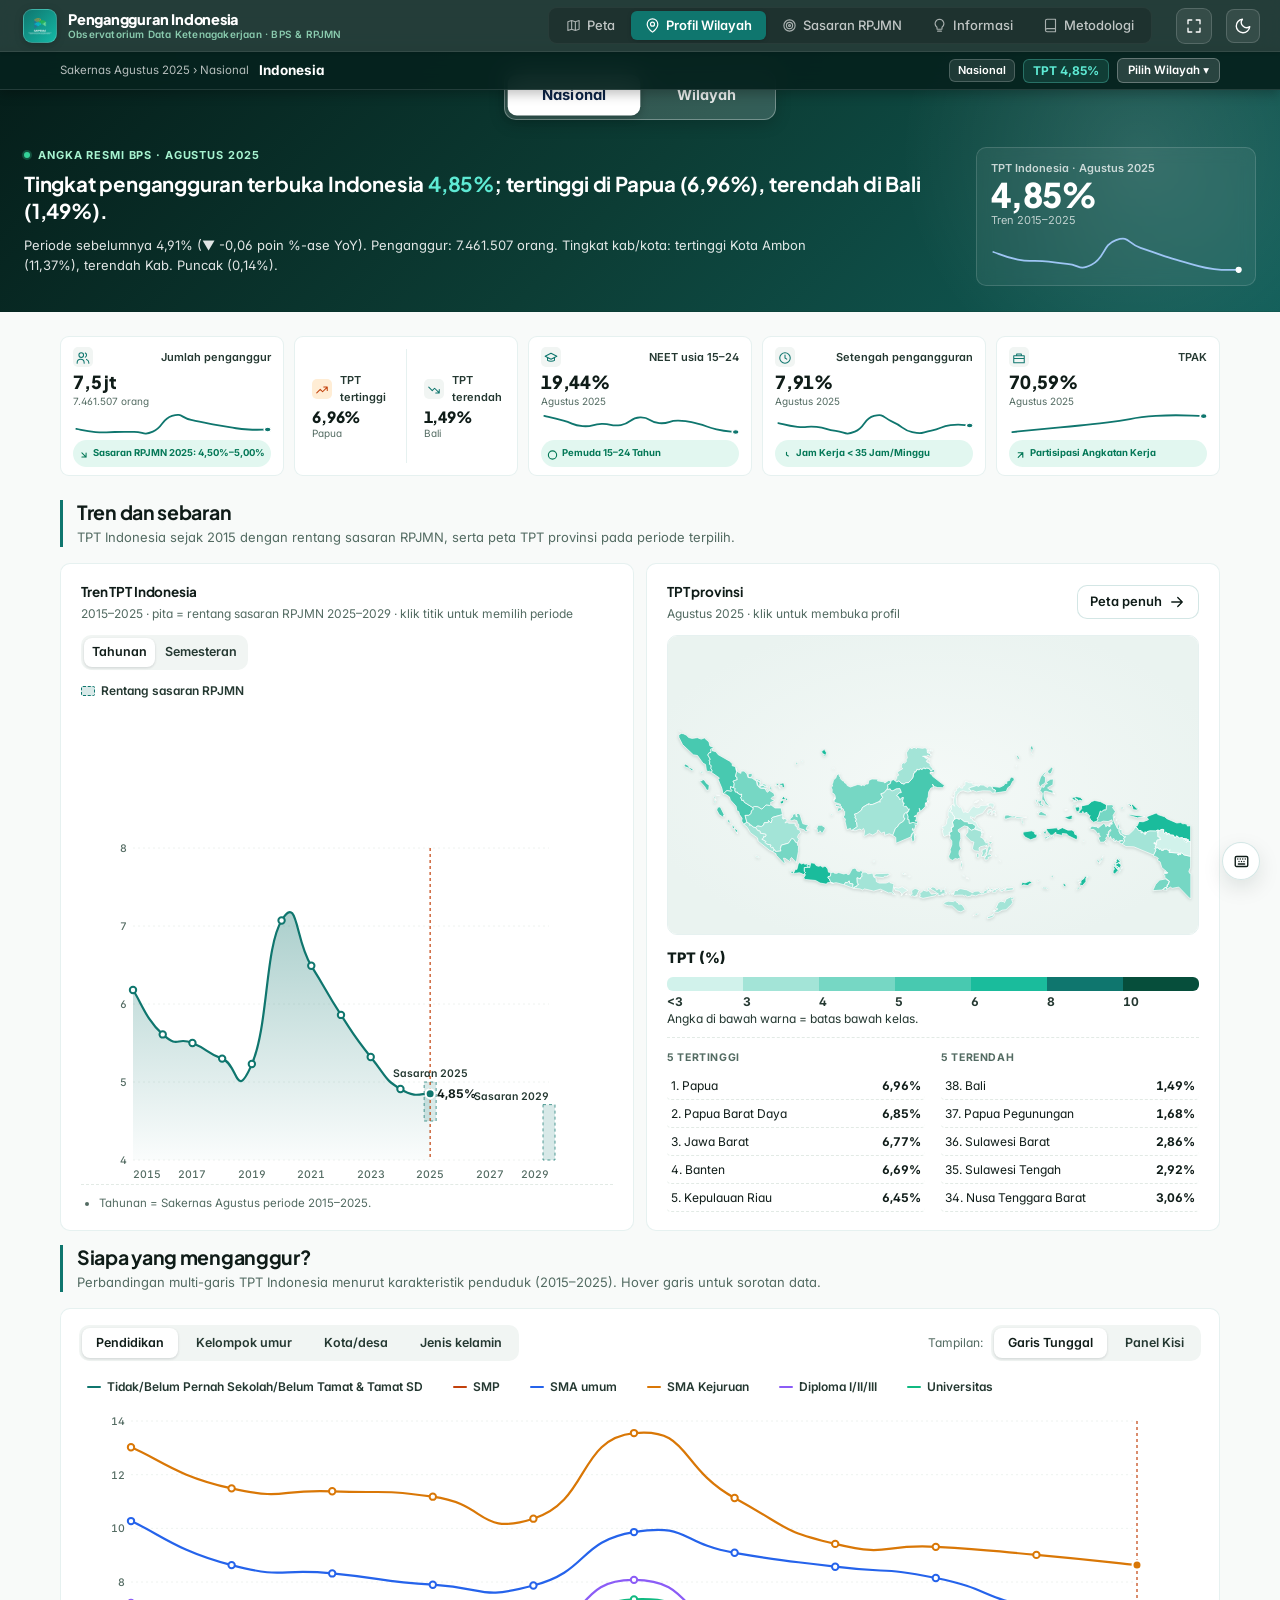
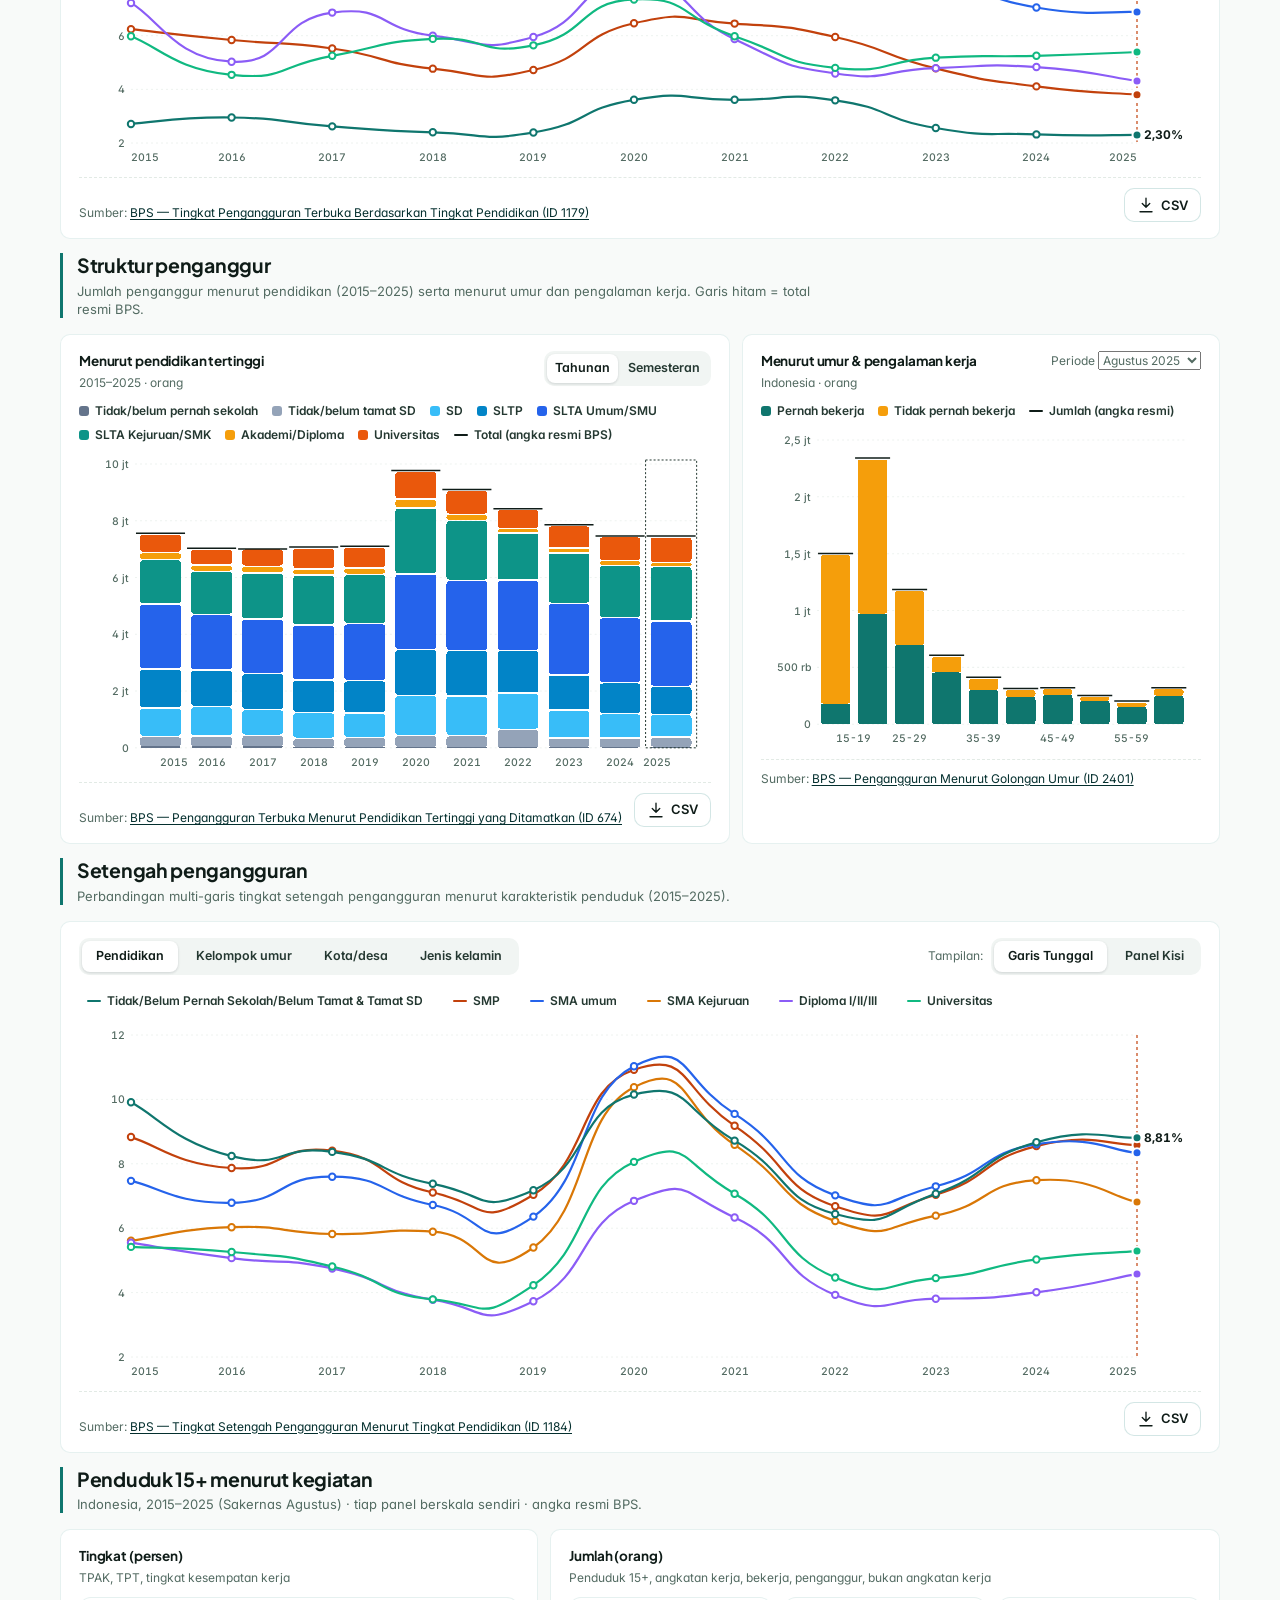
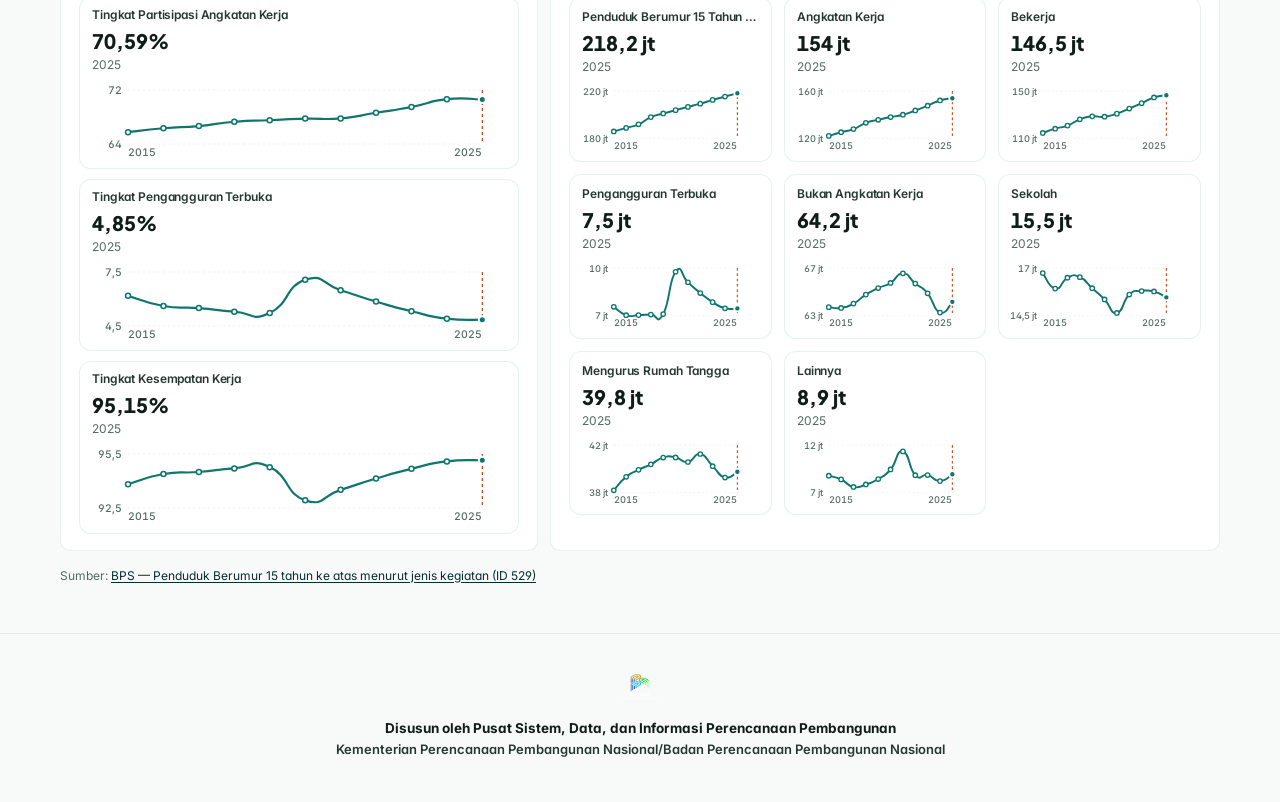
==== commit 37b90fa7: "feat(branding): use official Bappenas logo in header navbar, footer, and favicon" ====
--- a/v2.html
+++ b/v2.html
@@ -5,7 +5,7 @@
 <meta name="viewport" content="width=device-width, initial-scale=1">
 <title>Pengangguran Indonesia</title>
 <meta name="description" content="Dashboard pengangguran Indonesia versi 2: TPT provinsi 2015–2026 dan 514 kabupaten/kota, NEET, setengah pengangguran, jumlah penganggur, sasaran RPJMN 2025–2029 — angka resmi BPS, Kemnaker, Bappenas.">
-<link rel="icon" type="image/png" href="assets/logo.png">
+<link rel="icon" type="image/png" href="assets/logo-bappenas.png">
 <link rel="preconnect" href="https://fonts.googleapis.com">
 <link rel="preconnect" href="https://fonts.gstatic.com" crossorigin>
 <link href="https://fonts.googleapis.com/css2?family=Inter:wght@400;500;600;700&family=Plus+Jakarta+Sans:wght@600;700;800&display=swap" rel="stylesheet">
@@ -20,7 +20,7 @@
 <header class="nav">
   <a class="logo" href="#profil" aria-label="Pengangguran Indonesia — beranda">
     <span class="tanda" aria-hidden="true">
-      <img class="ikon-logo" src="assets/logo.png" alt="Logo Pengangguran Indonesia" width="28" height="28">
+      <img class="ikon-logo" src="assets/logo-bappenas.png" alt="Logo Kementerian PPN/Bappenas" width="28" height="28">
     </span>
     <span class="brand">
       <b>Pengangguran Indonesia</b>
--- a/v2_layout.css
+++ b/v2_layout.css
@@ -2243,15 +2243,90 @@
 #page-insight .term:hover {
   color: var(--accent) !important;
 }
-#page-insight .kamus div {
+
+/* Tampilan List Rapi untuk Kamus Singkat Istilah */
+.kamus-list-view {
+  display: flex !important;
+  flex-direction: column !important;
+  gap: 0 !important;
+  margin-top: 14px !important;
+  border: 1px solid var(--border) !important;
+  border-radius: 12px !important;
   background: var(--surface) !important;
-  border: 1px solid var(--border) !important;
-  border-radius: 10px !important;
-  transition: border-color 0.15s ease, transform 0.15s ease;
-}
-#page-insight .kamus div:hover {
-  border-color: var(--border-2) !important;
-  transform: translateY(-1px);
+  overflow: hidden !important;
+  padding: 0 !important;
+  list-style: none !important;
+}
+
+.kamus-list-view .kamus-item {
+  display: grid !important;
+  grid-template-columns: 44px minmax(0, 1fr) !important;
+  align-items: flex-start !important;
+  gap: 14px !important;
+  padding: 14px 18px !important;
+  border-bottom: 1px solid var(--border) !important;
+  background: transparent !important;
+  border-radius: 0 !important;
+  transition: background-color 0.15s ease !important;
+}
+
+.kamus-list-view .kamus-item:last-child {
+  border-bottom: none !important;
+}
+
+.kamus-list-view .kamus-item:hover {
+  background: var(--surface-2) !important;
+  transform: none !important;
+}
+
+.kamus-num {
+  font-family: var(--font-d);
+  font-size: 13px;
+  font-weight: 800;
+  color: var(--accent);
+  background: var(--accent-soft, rgba(15, 118, 110, 0.1));
+  width: 32px;
+  height: 32px;
+  border-radius: 8px;
+  display: flex;
+  align-items: center;
+  justify-content: center;
+  flex: none;
+  margin-top: 1px;
+}
+
+.kamus-body {
+  display: flex;
+  flex-direction: column;
+  gap: 4px;
+  min-width: 0;
+}
+
+.kamus-term {
+  font-family: var(--font-d);
+  font-size: 15px !important;
+  font-weight: 800 !important;
+  color: var(--ink) !important;
+  margin: 0 !important;
+  line-height: 1.35 !important;
+}
+
+.kamus-def {
+  font-size: 13.5px !important;
+  line-height: 1.55 !important;
+  color: var(--ink-2) !important;
+  margin: 0 !important;
+}
+
+@media (max-width: 600px) {
+  .kamus-list-view .kamus-item {
+    grid-template-columns: 1fr !important;
+    gap: 8px !important;
+    padding: 12px 14px !important;
+  }
+  .kamus-num {
+    display: none;
+  }
 }
 
 /* 5. Penyempurnaan Bullet Chart Sasaran RPJMN (Baris Wilayah + Baris Provinsi) */
@@ -2699,45 +2774,80 @@
   transition: opacity 0.2s ease;
 }
 .insight-sticky-pills {
-  position: sticky;
-  top: 62px;
-  z-index: 25;
-  display: flex;
-  align-items: center;
-  gap: 6px;
-  overflow-x: auto;
-  scrollbar-width: none;
-  padding: 7px 10px;
-  margin-bottom: 18px;
+  position: fixed;
+  top: 50%;
+  right: 18px;
+  transform: translateY(-50%) translateX(120%);
+  z-index: 45;
+  display: flex;
+  flex-direction: column;
+  align-items: stretch;
+  gap: 5px;
+  overflow: visible;
+  padding: 8px 6px;
   background: var(--glass);
   backdrop-filter: blur(14px) saturate(160%);
   -webkit-backdrop-filter: blur(14px) saturate(160%);
   border: 1px solid var(--border-2);
-  border-radius: 999px;
-  box-shadow: 0 4px 16px -4px rgba(6, 35, 30, 0.1);
-  width: fit-content;
-  max-width: 100%;
+  border-radius: 20px;
+  box-shadow: 0 8px 24px -4px rgba(6, 35, 30, 0.15), 0 2px 8px rgba(0, 0, 0, 0.06);
+  width: auto;
+  max-width: none;
+  opacity: 0;
+  pointer-events: none;
+  transition: opacity 0.25s ease, transform 0.25s cubic-bezier(0.16, 1, 0.3, 1);
+}
+.insight-sticky-pills.tampil {
+  transform: translateY(-50%) translateX(0);
+  opacity: 1;
+  pointer-events: auto;
 }
 .insight-sticky-pills::-webkit-scrollbar {
   display: none;
 }
 .insight-sticky-pills .ins-pill {
-  font-size: 11.5px;
+  font-size: 11px;
   font-weight: 700;
   color: var(--ink-2);
   text-decoration: none;
-  padding: 4px 11px;
-  border-radius: 999px;
+  padding: 5px 10px;
+  border-radius: 12px;
   white-space: nowrap;
-  transition: background-color 0.15s ease, color 0.15s ease;
+  text-align: center;
+  transition: background-color 0.15s ease, color 0.15s ease, transform 0.15s ease;
 }
 .insight-sticky-pills .ins-pill:hover {
   background: var(--surface-2);
   color: var(--accent);
+  transform: translateX(-2px);
 }
 .insight-sticky-pills .ins-pill.aktif {
   background: var(--accent);
   color: #ffffff;
+}
+
+@media (max-width: 860px) {
+  .insight-sticky-pills {
+    position: sticky;
+    top: 62px;
+    right: auto;
+    left: auto;
+    transform: none;
+    flex-direction: row;
+    overflow-x: auto;
+    border-radius: 999px;
+    padding: 6px 10px;
+    width: fit-content;
+    max-width: 100%;
+    margin-bottom: 18px;
+  }
+  .insight-sticky-pills .ins-pill {
+    padding: 4px 10px;
+    border-radius: 999px;
+  }
+  .insight-sticky-pills .ins-pill:hover {
+    transform: none;
+  }
 }
 
 /* 8.5 Toast Notification untuk Salin Tautan */
@@ -3322,7 +3432,7 @@
 
 .ms-card-head-row {
   display: grid;
-  grid-template-columns: minmax(0, 1fr) 124px;
+  grid-template-columns: minmax(0, 1fr) 140px;
   gap: 18px;
   align-items: center;
   margin-bottom: 16px;
@@ -3353,15 +3463,35 @@
 }
 
 .ms-illus {
-  width: 120px;
-  height: 90px;
+  width: 140px;
+  height: 94px;
   border-radius: 12px;
   overflow: hidden;
+  position: relative;
   display: flex;
   align-items: center;
   justify-content: center;
   border: 1px solid var(--border);
   background: var(--surface-2);
+  box-shadow: 0 2px 6px rgba(0, 0, 0, 0.04);
+}
+
+.ms-thumb-img {
+  width: 100%;
+  height: 100%;
+  object-fit: cover;
+  display: block;
+  transition: transform 0.3s ease;
+}
+
+.ms-thumb-img.ms-thumb-contain {
+  object-fit: contain;
+  padding: 8px;
+  background: #ffffff;
+}
+
+.ms-card:hover .ms-thumb-img {
+  transform: scale(1.05);
 }
 
 .ms-illus-svg {
@@ -3543,3 +3673,115 @@
     grid-template-columns: 1fr;
   }
 }
+
+/* 7.2 Floating Sticky Milestone Bar */
+.sticky-ms-bar {
+  position: fixed;
+  top: 52px;
+  left: 0;
+  right: 0;
+  height: 48px;
+  background: rgba(6, 35, 30, 0.94);
+  backdrop-filter: blur(12px);
+  -webkit-backdrop-filter: blur(12px);
+  border-bottom: 1px solid rgba(255, 255, 255, 0.12);
+  box-shadow: 0 4px 12px rgba(0, 0, 0, 0.25);
+  z-index: 50;
+  display: flex;
+  align-items: center;
+  transition: transform 0.25s cubic-bezier(0.16, 1, 0.3, 1), opacity 0.2s ease;
+  transform: translateY(-100%);
+  opacity: 0;
+  pointer-events: none;
+}
+
+.sticky-ms-bar.tampil {
+  transform: translateY(0);
+  opacity: 1;
+  pointer-events: auto;
+}
+
+.sticky-ms-bar .dalam {
+  max-width: 1200px;
+  margin: 0 auto;
+  padding: 0 20px;
+  width: 100%;
+  display: flex;
+  align-items: center;
+  justify-content: space-between;
+  gap: 12px;
+}
+
+.sticky-ms-kiri {
+  display: flex;
+  align-items: center;
+  gap: 10px;
+  min-width: 0;
+}
+
+.sticky-ms-remah {
+  display: flex;
+  align-items: center;
+  gap: 5px;
+  font-size: 11.5px;
+  color: rgba(255, 255, 255, 0.7);
+  white-space: nowrap;
+}
+
+.sticky-ms-judul {
+  font-size: 13.5px;
+  font-weight: 700;
+  color: #ffffff;
+  white-space: nowrap;
+  overflow: hidden;
+  text-overflow: ellipsis;
+}
+
+.sticky-ms-kanan {
+  display: flex;
+  align-items: center;
+  gap: 8px;
+  flex: none;
+}
+
+.sticky-ms-bar .seg-level-profil {
+  padding: 2px !important;
+  border-radius: 8px !important;
+}
+
+.sticky-ms-bar .seg-level-profil button {
+  height: 32px !important;
+  padding: 4px 14px !important;
+  font-size: 12px !important;
+  border-radius: 6px !important;
+}
+
+@media (max-width: 680px) {
+  .sticky-ms-bar {
+    height: auto;
+    padding: 6px 0;
+  }
+  .sticky-ms-bar .dalam {
+    flex-direction: column;
+    align-items: flex-start;
+    gap: 6px;
+  }
+  .sticky-ms-kiri {
+    display: none;
+  }
+  .sticky-ms-kanan {
+    width: 100%;
+    justify-content: center;
+  }
+}
+
+/* Footer Lembaga Resmi Bappenas (Center Alignment) */
+footer.kaki {
+  text-align: center !important;
+  display: flex !important;
+  flex-direction: column !important;
+  align-items: center !important;
+  justify-content: center !important;
+  padding: 32px 24px 44px !important;
+  border-top: 1px solid var(--grid) !important;
+}
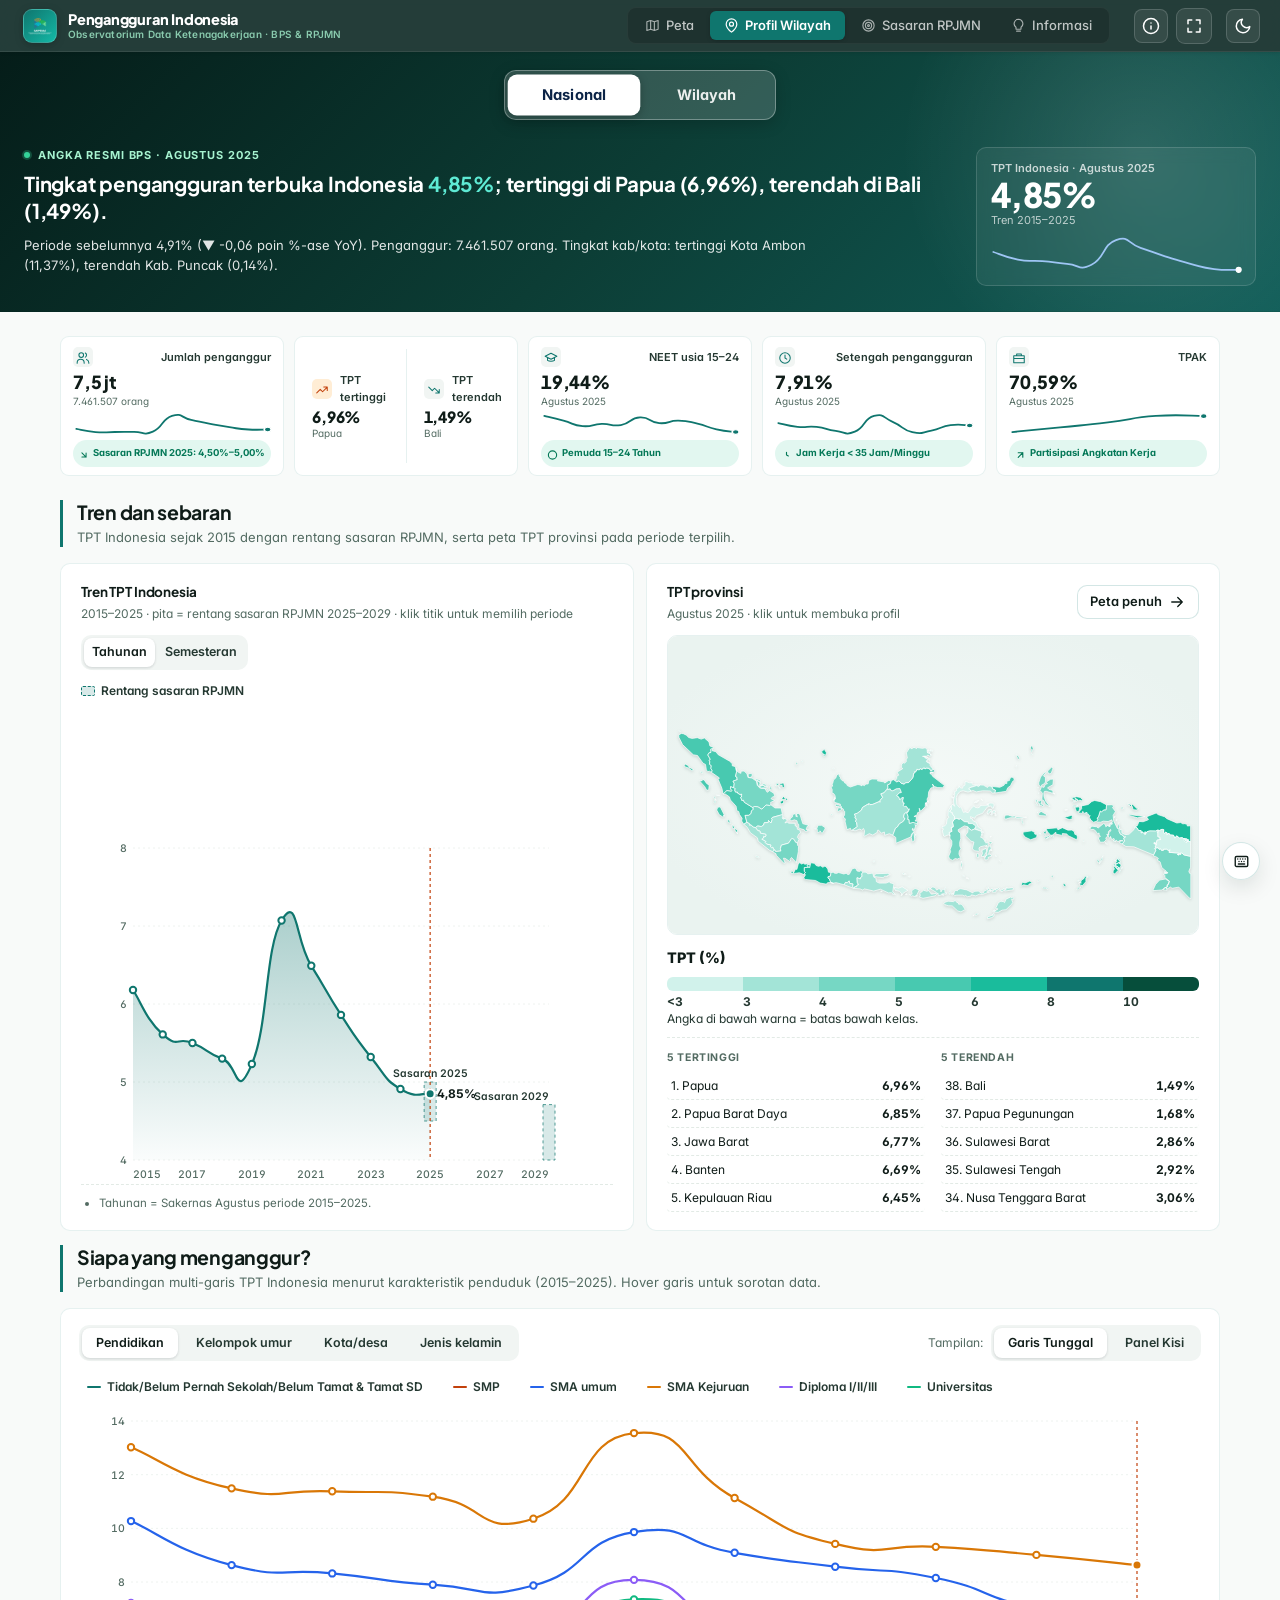
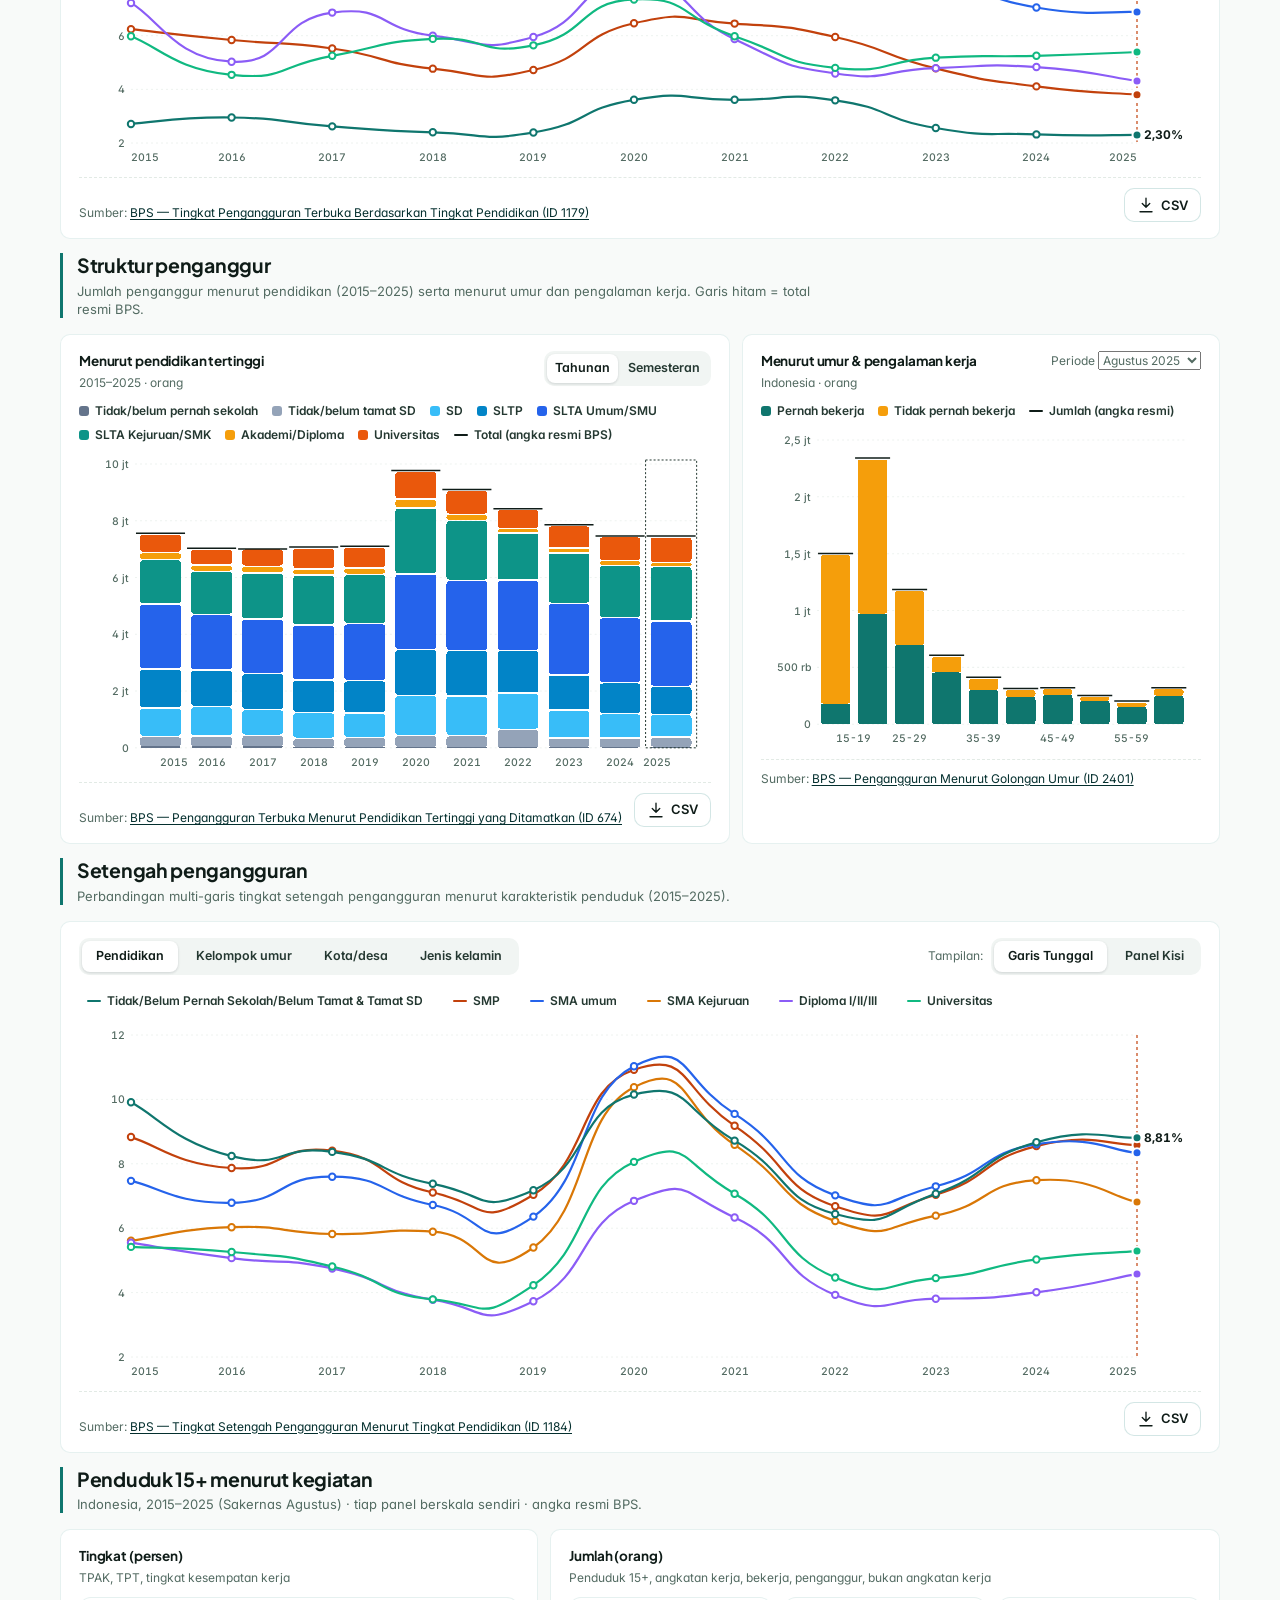
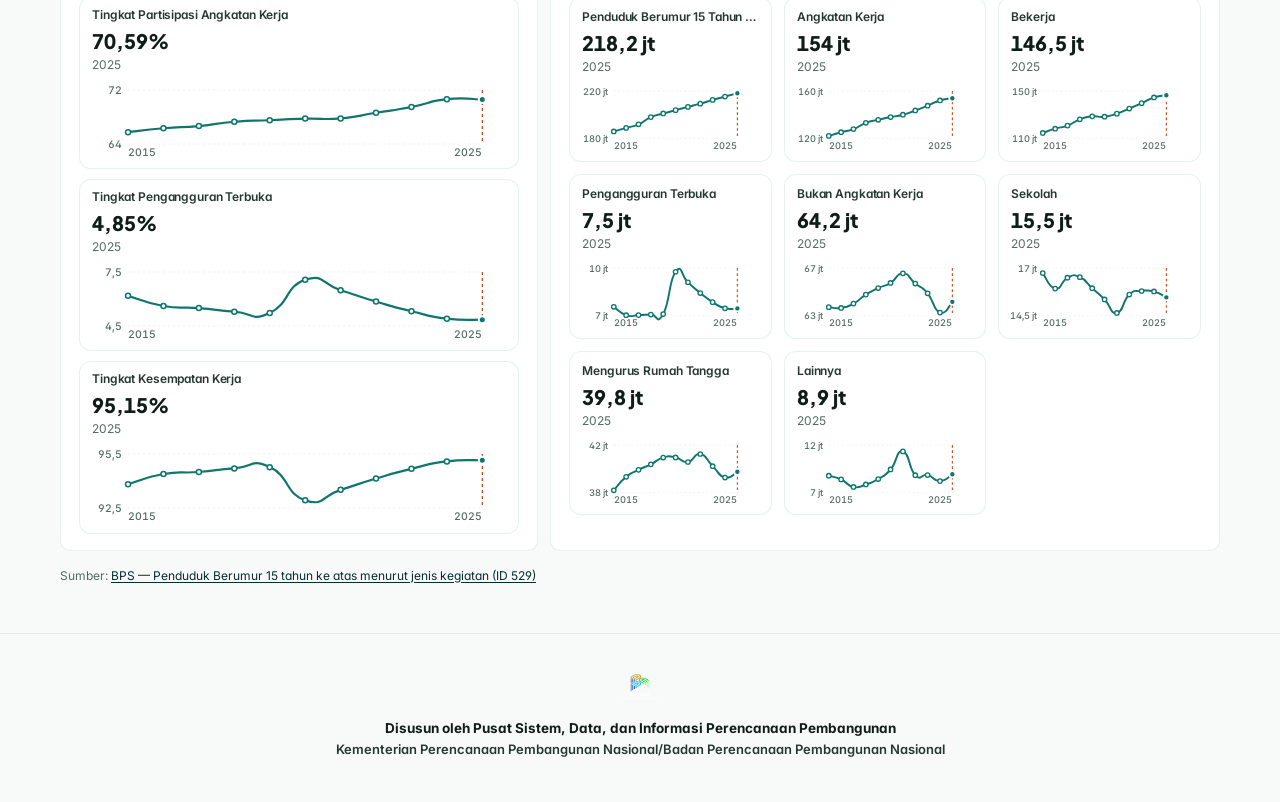
==== commit f5108a01: "feat(nav): convert Metodologi tab into an info icon button adjacent to fullscreen toggle" ====
--- a/v2.html
+++ b/v2.html
@@ -32,9 +32,11 @@
     <button role="tab" data-page="profil" title="Profil Wilayah &amp; Nasional (R)"><svg class="ikon" viewBox="0 0 24 24"><path d="M20 10c0 6-8 12-8 12s-8-6-8-12a8 8 0 0 1 16 0Z"/><circle cx="12" cy="10" r="3"/></svg><span class="tx">Profil Wilayah</span></button>
     <button role="tab" data-page="sasaran" title="Sasaran RPJMN (S)"><svg class="ikon" viewBox="0 0 24 24"><circle cx="12" cy="12" r="9"/><circle cx="12" cy="12" r="5"/><circle cx="12" cy="12" r="1.5"/></svg><span class="tx">Sasaran RPJMN</span></button>
     <button role="tab" data-page="insight" title="Informasi, Cerita &amp; Milestone (I)"><svg class="ikon" viewBox="0 0 24 24"><path d="M12 2a7 7 0 0 1 4 12.7V17a1 1 0 0 1-1 1H9a1 1 0 0 1-1-1v-2.3A7 7 0 0 1 12 2zM9 21h6"/></svg><span class="tx">Informasi</span></button>
-    <button role="tab" data-page="metode" title="Metodologi &amp; Unduh Data (M)"><svg class="ikon" viewBox="0 0 24 24"><path d="M4 19.5A2.5 2.5 0 0 1 6.5 17H20M6.5 2H20v20H6.5A2.5 2.5 0 0 1 4 19.5v-15A2.5 2.5 0 0 1 6.5 2z"/></svg><span class="tx">Metodologi</span></button>
   </nav>
   <div class="nav-aksi" style="display:flex;align-items:center;gap:8px">
+    <button id="btn-metode" class="btn-nav-page btn-icon" type="button" data-page="metode" title="Metodologi &amp; Unduh Data (M)" aria-label="Metodologi">
+      <svg class="ikon" viewBox="0 0 24 24"><circle cx="12" cy="12" r="10"/><path d="M12 16v-4M12 8h.01"/></svg>
+    </button>
     <button id="btn-fullscreen" class="tema btn-icon" type="button" title="Layar Penuh (F11)" aria-label="Layar Penuh">
       <svg class="ikon ikon-fs-buka" viewBox="0 0 24 24"><path d="M4 9V4h5M20 9V4h-5M4 15v5h5M20 15v5h-5"/></svg>
       <svg class="ikon ikon-fs-tutup" viewBox="0 0 24 24" style="display:none"><path d="M9 4v5H4M15 4v5h5M9 20v-5H4M15 20v-5h5"/></svg>
--- a/v2_layout.css
+++ b/v2_layout.css
@@ -1578,21 +1578,106 @@
   line-height: 1.6;
 }
 
-/* Metodologi Clean Accordion */
+/* Metodologi Modern Cards & Grid */
+.metode-kisi {
+  display: grid !important;
+  grid-template-columns: repeat(6, 1fr) !important;
+  gap: 16px !important;
+  margin-bottom: 24px;
+}
+.metode-kisi .blok-metode {
+  grid-column: span 2;
+}
+@media (min-width: 901px) {
+  /* Baris kedua (2 kartu terakhir: Peta dan Sasaran RPJMN) terpusat di tengah */
+  .metode-kisi .blok-metode:nth-child(4) {
+    grid-column: 2 / span 2;
+  }
+  .metode-kisi .blok-metode:nth-child(5) {
+    grid-column: 4 / span 2;
+  }
+}
+@media (max-width: 900px) and (min-width: 601px) {
+  .metode-kisi {
+    grid-template-columns: repeat(2, 1fr) !important;
+  }
+  .metode-kisi .blok-metode {
+    grid-column: span 1 !important;
+  }
+  .metode-kisi .blok-metode:nth-child(5) {
+    grid-column: 1 / -1 !important;
+    max-width: 500px;
+    margin: 0 auto;
+    width: 100%;
+  }
+}
+@media (max-width: 600px) {
+  .metode-kisi {
+    grid-template-columns: 1fr !important;
+  }
+  .metode-kisi .blok-metode {
+    grid-column: 1 / -1 !important;
+  }
+}
 .blok-metode {
-  border-radius: 8px !important;
-  box-shadow: none !important;
+  border-radius: 12px !important;
+  box-shadow: var(--shadow-1) !important;
   border: 1px solid var(--border) !important;
-  padding: 14px 16px !important;
+  background: var(--surface) !important;
+  padding: 18px 20px !important;
+  display: flex !important;
+  flex-direction: column !important;
+  transition: transform 0.2s cubic-bezier(0.16, 1, 0.3, 1), border-color 0.2s ease, box-shadow 0.2s ease !important;
+}
+.blok-metode:hover {
+  border-color: var(--border-2) !important;
+  box-shadow: 0 4px 16px rgba(0, 0, 0, 0.06) !important;
+  transform: translateY(-2px);
 }
 .blok-metode h3 {
-  font-size: 13px !important;
-  font-weight: 700;
+  font-size: 14.5px !important;
+  font-weight: 700 !important;
+  color: var(--ink) !important;
+  letter-spacing: -0.01em;
+  display: flex !important;
+  align-items: center !important;
+  gap: 10px !important;
+  margin: 0 0 12px 0 !important;
+  padding-bottom: 10px;
+  border-bottom: 1px solid var(--grid);
+}
+.blok-metode h3 .ikon {
+  color: var(--accent) !important;
+  width: 18px;
+  height: 18px;
+  flex: none;
+}
+.blok-metode .catatan {
+  list-style: none !important;
+  padding: 0 !important;
+  margin: 0 !important;
+  display: flex;
+  flex-direction: column;
+  gap: 10px;
+  flex: 1;
 }
 .blok-metode .catatan li {
-  font-size: 12px;
-  line-height: 1.45;
-  color: var(--muted);
+  position: relative !important;
+  padding-left: 14px !important;
+  font-size: 12.5px !important;
+  line-height: 1.55 !important;
+  color: var(--ink-2) !important;
+}
+.blok-metode .catatan li::before {
+  content: "" !important;
+  position: absolute !important;
+  left: 0 !important;
+  top: 7px !important;
+  width: 5px !important;
+  height: 5px !important;
+  border-radius: 50% !important;
+  background: var(--accent) !important;
+  opacity: 0.7;
 }
 
 
@@ -1737,10 +1822,24 @@
   transform: translateY(-1px) !important;
 }
 
+.nav .btn-icon.aktif {
+  background: var(--accent) !important;
+  border-color: var(--accent) !important;
+  box-shadow: 0 0 10px rgba(15, 118, 110, 0.6) !important;
+}
+
+.nav .btn-icon.aktif .ikon {
+  stroke: #ffffff !important;
+}
+
 .nav .btn-icon .ikon {
   width: 18px !important;
   height: 18px !important;
   stroke: #ffffff !important;
+  fill: none !important;
+  stroke-width: 2 !important;
+  stroke-linecap: round !important;
+  stroke-linejoin: round !important;
 }
 
 .mengapung {
@@ -2402,7 +2501,10 @@
 details.lapisan-det {
   border: 1px solid var(--border) !important;
   border-radius: 12px !important;
+  background: var(--surface) !important;
   transition: border-color 0.18s ease, box-shadow 0.18s ease;
+  margin-bottom: 10px;
+  overflow: hidden;
 }
 details.lapisan-det:hover {
   border-color: var(--border-2) !important;
@@ -2411,9 +2513,63 @@
   border-left: 3.5px solid var(--accent) !important;
   box-shadow: var(--shadow-1) !important;
 }
+details.lapisan-det > summary {
+  list-style: none !important;
+  display: grid !important;
+  grid-template-columns: 1fr 200px 32px !important;
+  align-items: center !important;
+  gap: 16px !important;
+  padding: 14px 18px !important;
+  cursor: pointer !important;
+  margin: 0 !important;
+}
+details.lapisan-det > summary::-webkit-details-marker {
+  display: none !important;
+}
+.lap-summary-kiri {
+  display: flex;
+  align-items: center;
+  gap: 12px;
+  min-width: 0;
+}
+.lap-summary-kiri .lencana.biru {
+  width: 32px;
+  height: 32px;
+  border-radius: 8px;
+  display: grid;
+  place-items: center;
+  padding: 0;
+  flex: none;
+  background: var(--accent-soft);
+  color: var(--accent-ink);
+}
+.lap-summary-kiri .lap-judul {
+  font-size: 14.5px;
+  font-weight: 700;
+  color: var(--ink);
+  letter-spacing: -0.01em;
+  white-space: normal;
+  line-height: 1.35;
+}
+.lap-summary-kanan {
+  display: flex;
+  align-items: center;
+  justify-content: flex-end;
+  text-align: right;
+  width: 100%;
+}
+.lap-frek-tag {
+  display: inline-block;
+  font-size: 12px;
+  font-weight: 600;
+  color: var(--muted);
+  letter-spacing: 0.01em;
+  text-align: right;
+}
 details.lapisan-det > summary::after {
-  width: 24px;
-  height: 24px;
+  content: "+" !important;
+  width: 26px;
+  height: 26px;
   border-radius: 50%;
   background: var(--surface-2);
   display: inline-grid;
@@ -2421,6 +2577,8 @@
   font-size: 15px;
   font-weight: 600;
   line-height: 1;
+  color: var(--muted);
+  justify-self: end;
   transition: background-color 0.15s ease, color 0.15s ease, transform 0.2s ease;
 }
 details.lapisan-det:hover > summary::after {
@@ -2428,8 +2586,28 @@
   color: var(--accent);
 }
 details.lapisan-det[open] > summary::after {
+  content: "−" !important;
   background: var(--accent);
   color: #ffffff;
+}
+details.lapisan-det .isi-det {
+  padding: 0 18px 18px 18px !important;
+  border-top: 1px solid var(--grid);
+  margin-top: 4px;
+  padding-top: 14px !important;
+}
+
+@media (max-width: 768px) {
+  details.lapisan-det > summary {
+    grid-template-columns: 1fr auto !important;
+    gap: 10px !important;
+  }
+  .lap-summary-kanan {
+    grid-column: 1 / -1;
+    justify-content: flex-start;
+    padding-left: 44px;
+    margin-top: -4px;
+  }
 }
 
 /* =====================================================================
